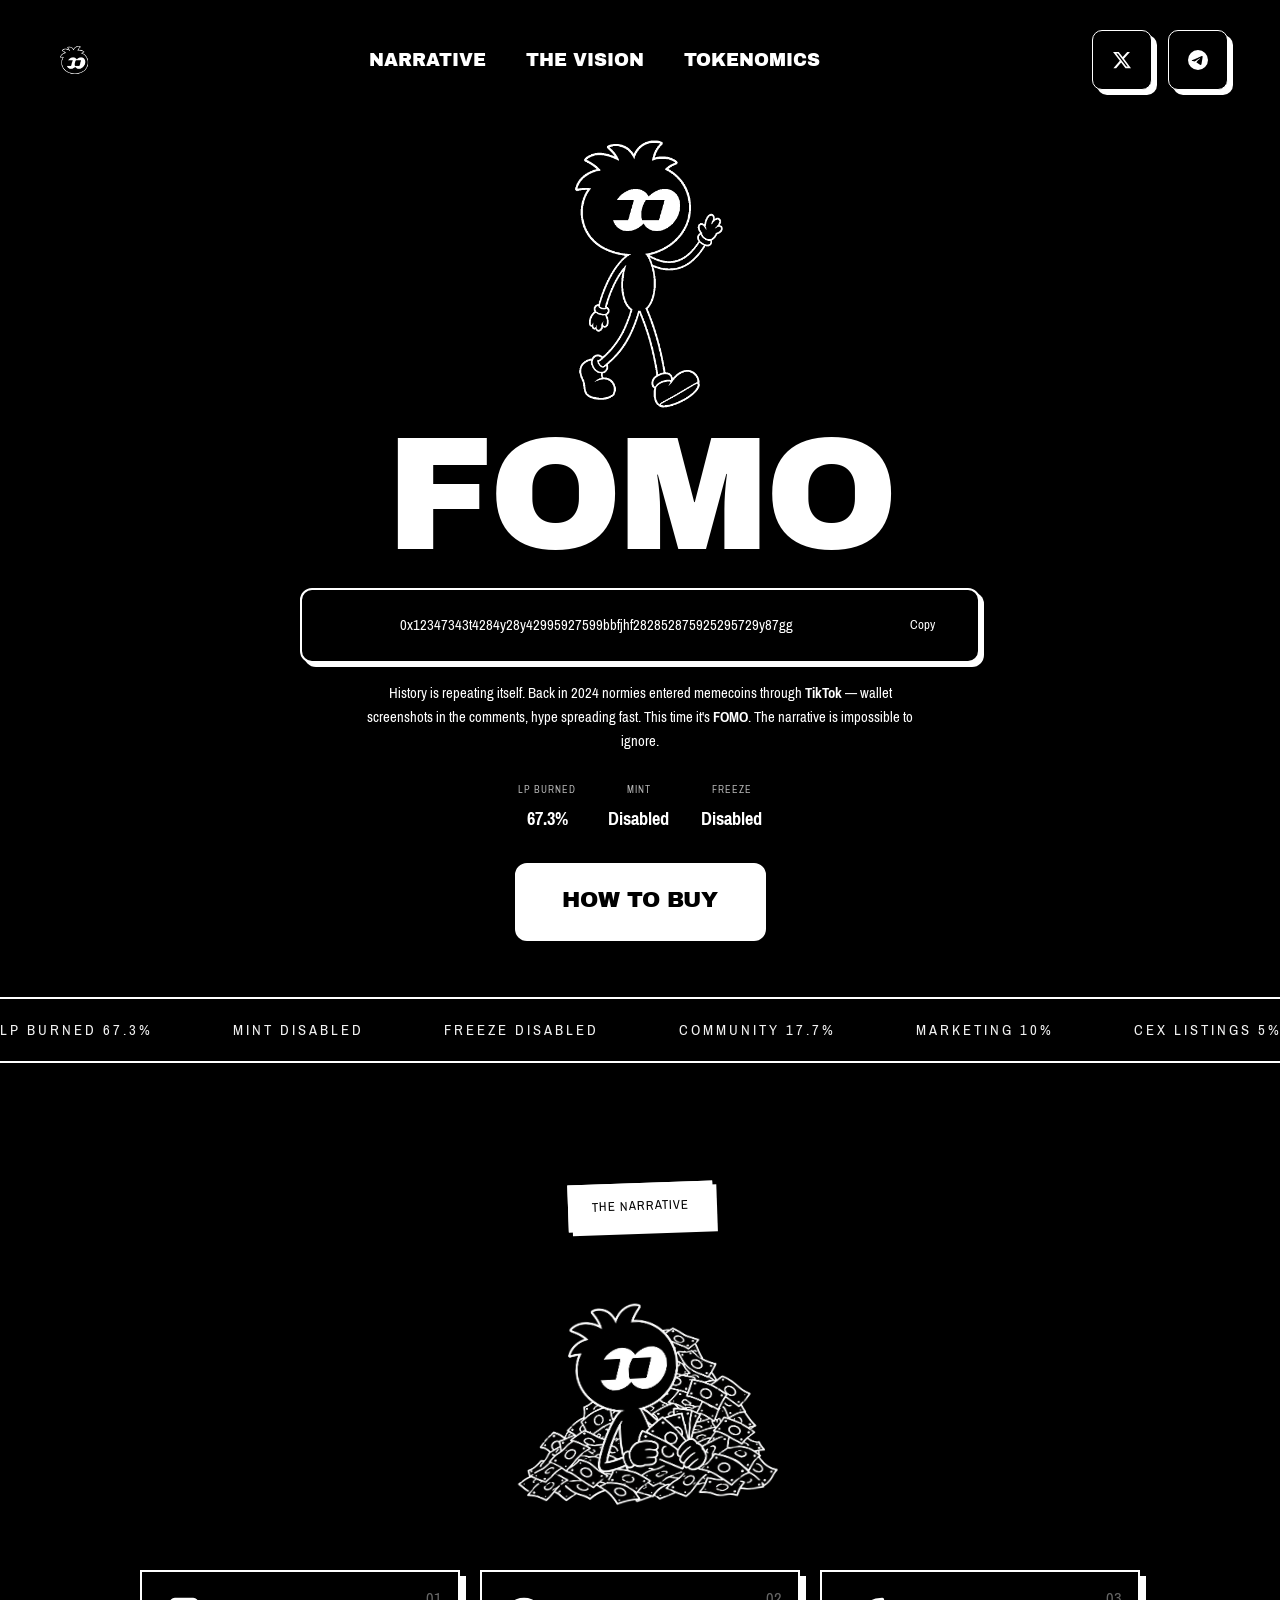
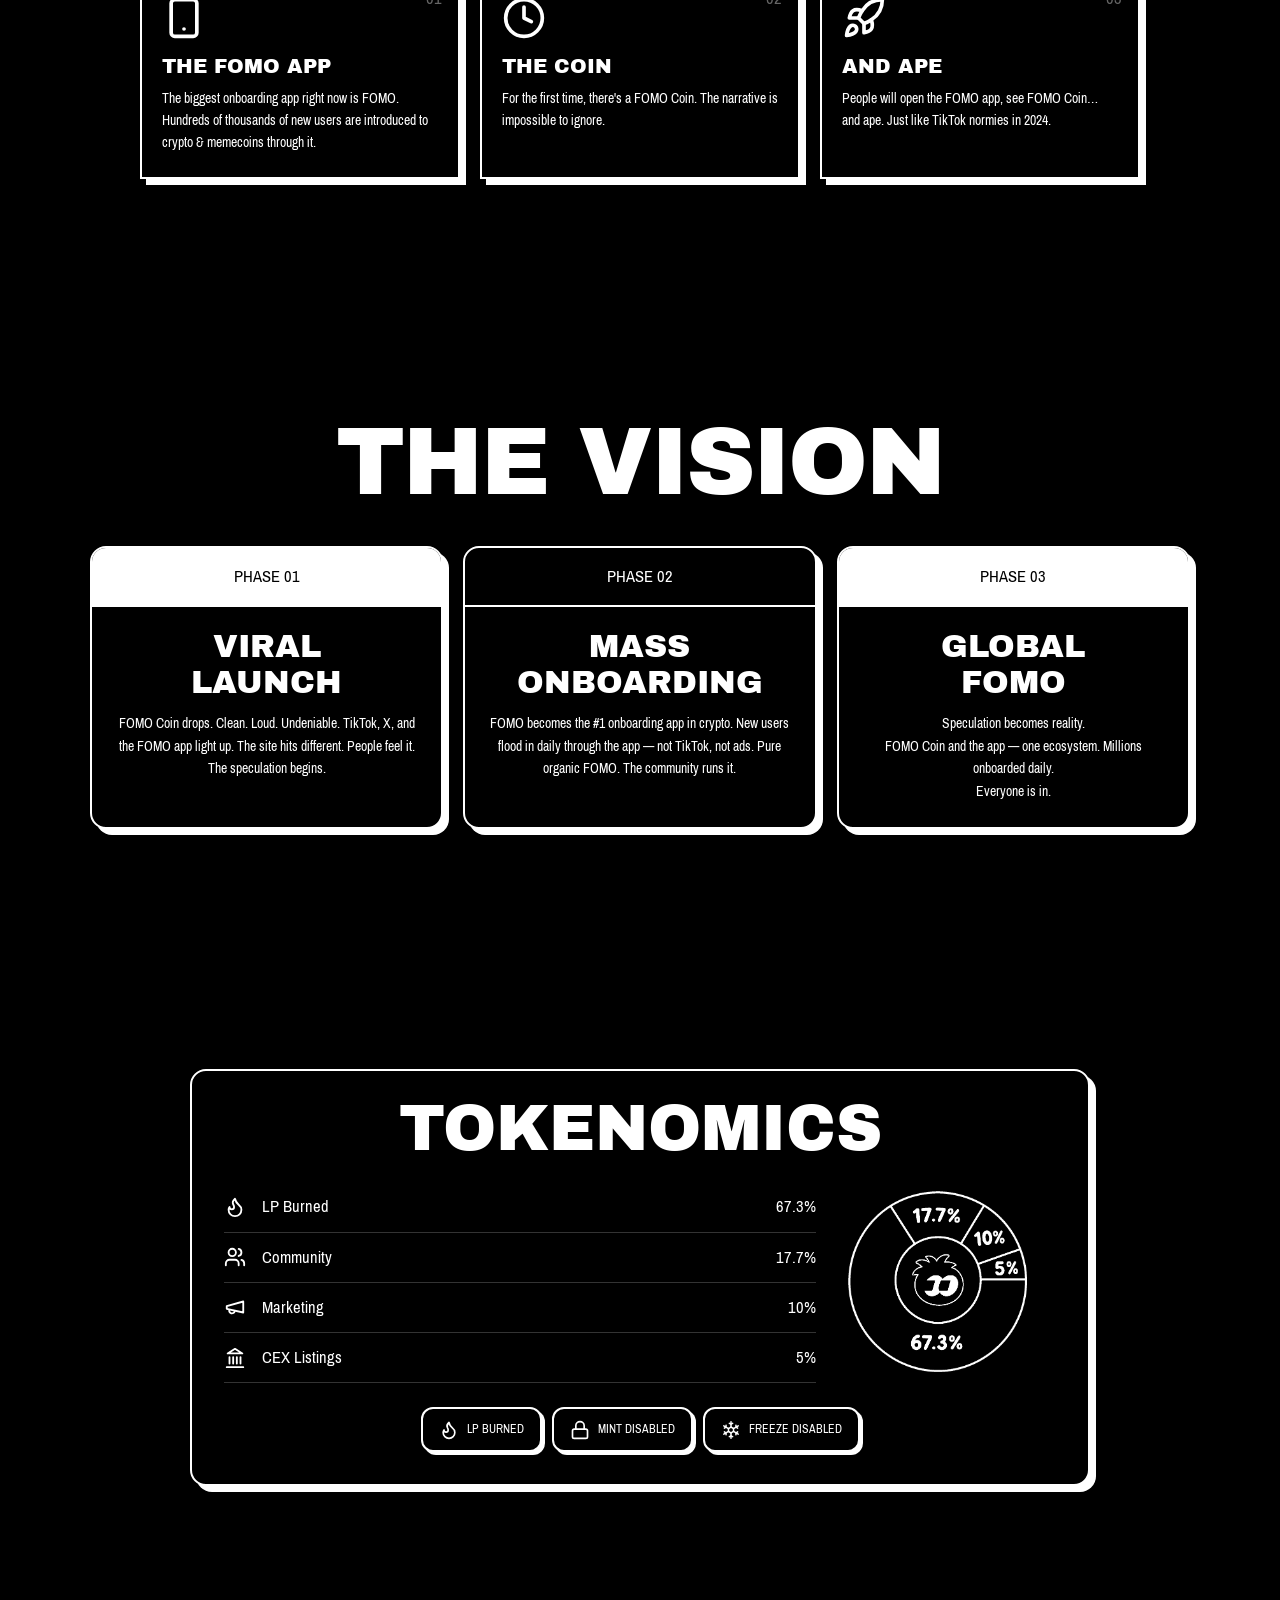
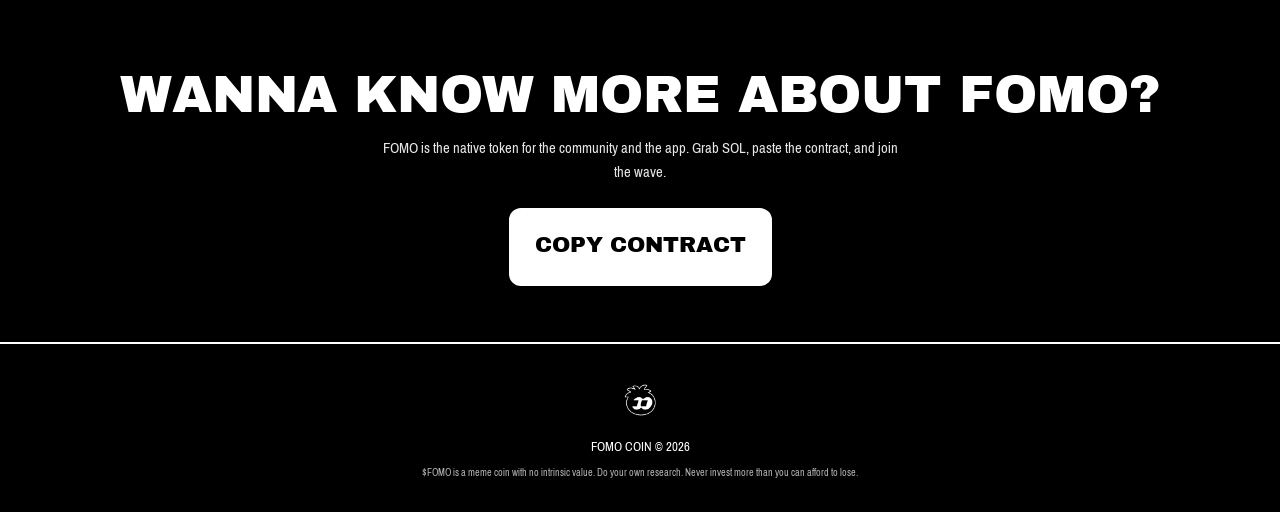
==== index.html @ b835c217 "revert hero title to text, remove top  label" ====
<!doctype html>
<html lang="en">
<head>
    <meta charset="UTF-8" />
    <link rel="icon" type="image/png" href="favicon.png" />
    <meta name="viewport" content="width=device-width, initial-scale=1.0" />
    <title>FOMO</title>
    <link rel="stylesheet" href="vendor.css" />
    <link rel="stylesheet" href="fomo.css" />
    <style>
        /* ===== NEURASHI-INSPIRED LAYOUT (black/white only) ===== */
        :root {
            --font-heading: 'Archivo Black', sans-serif;
            --font-body: 'Pragati Narrow', sans-serif;
        }

        /* --- Section spacing + reveal animations --- */
        .section-pad { padding-top: 120px; padding-bottom: 120px; }
        .reveal {
            opacity: 0;
            transform: translateY(50px);
            transition: all 0.9s cubic-bezier(0.16, 1, 0.3, 1);
        }
        .reveal.visible {
            opacity: 1;
            transform: translateY(0);
        }
        .reveal.delay-1 { transition-delay: 0.1s; }
        .reveal.delay-2 { transition-delay: 0.2s; }
        .reveal.delay-3 { transition-delay: 0.3s; }

        /* Hero entrance */
        .hero-reveal {
            opacity: 0;
            transform: translateY(-30px) scale(0.97);
            transition: all 1.2s cubic-bezier(0.16, 1, 0.3, 1);
        }
        .hero-reveal.visible {
            opacity: 1;
            transform: translateY(0) scale(1);
        }

        /* --- Marquee --- */
        .marquee-bar {
            background: #000;
            border-top: 2px solid #fff;
            border-bottom: 2px solid #fff;
            overflow: hidden;
            white-space: nowrap;
            padding: 18px 0;
        }
        .marquee-track {
            display: inline-flex;
            animation: marqueeScroll 16s linear infinite;
            gap: 80px;
        }
        .marquee-track span {
            font-family: var(--font-heading);
            font-size: 16px;
            letter-spacing: 3px;
            text-transform: uppercase;
            color: #fff;
            opacity: .95;
        }
        @keyframes marqueeScroll {
            0% { transform: translateX(0); }
            100% { transform: translateX(-50%); }
        }

        /* --- Hero New --- */
        .hero-new {
            position: relative;
            padding-top: 100px;
            padding-bottom: 60px;
            text-align: center;
            overflow: hidden;
        }
        .hero-top-label {
            font-family: var(--font-heading);
            font-size: 12px;
            letter-spacing: 4px;
            text-transform: uppercase;
            color: #fff;
            margin-bottom: 20px;
            opacity: .8;
        }
        .hero-visual {
            position: relative;
            display: inline-block;
            margin-bottom: 10px;
        }
        .hero-visual img {
            max-width: 320px;
            width: 100%;
            display: block;
            margin: 0 auto;
            position: relative;
            z-index: 2;
        }
        .hero-title-bg {
            font-family: var(--font-heading);
            font-size: clamp(72px, 14vw, 160px);
            line-height: .85;
            letter-spacing: -4px;
            color: #fff;
            margin: 0;
            position: relative;
            z-index: 1;
            margin-top: -30px;
        }
        .hero-token {
            max-width: 680px;
            margin: 24px auto 0;
            border: 2px solid #fff;
            background: #000;
            box-shadow: 4px 4px 0 #fff;
            border-radius: 12px;
            padding: 14px 18px;
            display: flex;
            align-items: center;
            justify-content: space-between;
            gap: 12px;
        }
        .hero-token p {
            font-family: var(--font-body);
            font-size: 16px;
            color: #fff;
            word-break: break-all;
            margin: 0;
            flex: 1;
            text-align: center;
            line-height: 1.5;
        }
        .hero-token button {
            font-family: var(--font-heading);
            font-size: 14px;
            color: #fff;
            background: transparent;
            border: none;
            cursor: pointer;
            white-space: nowrap;
        }
        .hero-desc {
            max-width: 560px;
            margin: 18px auto 0;
            font-family: var(--font-body);
            font-size: 16px;
            line-height: 1.5;
            color: #fff;
        }
        .hero-stats-row {
            display: flex;
            justify-content: center;
            gap: 32px;
            margin-top: 28px;
            flex-wrap: wrap;
        }
        .hero-stat {
            text-align: center;
        }
        .hero-stat span {
            display: block;
            font-family: var(--font-body);
            font-size: 11px;
            letter-spacing: 1px;
            text-transform: uppercase;
            color: #fff;
            opacity: .7;
            margin-bottom: 4px;
        }
        .hero-stat b {
            display: block;
            font-family: var(--font-heading);
            font-size: 20px;
            color: #fff;
        }
        .hero-actions {
            margin-top: 28px;
        }

        /* --- Sticker label --- */
        .sticker-label {
            display: inline-block;
            background: #fff;
            color: #000;
            font-family: var(--font-heading);
            font-size: 14px;
            letter-spacing: 1px;
            text-transform: uppercase;
            padding: 10px 22px;
            border: 2px solid #fff;
            box-shadow: 4px 4px 0 #fff;
            transform: rotate(-2deg);
            margin-bottom: 28px;
        }

        /* --- Section big title --- */
        .section-big-title {
            font-family: var(--font-heading);
            font-size: clamp(48px, 10vw, 96px);
            line-height: .9;
            letter-spacing: -2px;
            text-align: center;
            color: #fff;
            margin-bottom: 40px;
            text-transform: uppercase;
        }

        /* --- Narrative cards (sticker style) --- */
        .narrative-grid {
            display: grid;
            grid-template-columns: repeat(auto-fit, minmax(260px, 1fr));
            gap: 20px;
            max-width: 1000px;
            margin: 0 auto;
        }
        .narrative-card {
            border: 2px solid #fff;
            background: #000;
            box-shadow: 6px 6px 0 #fff;
            padding: 24px 20px;
            position: relative;
            text-align: left;
        }
        .narrative-card .card-num {
            position: absolute;
            top: 12px;
            right: 16px;
            font-family: var(--font-heading);
            font-size: 18px;
            color: #fff;
            opacity: .4;
        }
        .narrative-card .card-icon {
            width: 44px;
            height: 44px;
            color: #fff;
            margin-bottom: 14px;
        }
        .narrative-card h4 {
            font-family: var(--font-heading);
            font-size: 20px;
            color: #fff;
            margin-bottom: 10px;
            line-height: 1.2;
        }
        .narrative-card p {
            font-family: var(--font-body);
            font-size: 15px;
            color: #fff;
            line-height: 1.45;
            margin: 0;
        }

        /* --- Vision grid --- */
        .vision-grid {
            display: grid;
            grid-template-columns: repeat(auto-fit, minmax(280px, 1fr));
            gap: 20px;
            max-width: 1100px;
            margin: 0 auto;
        }
        .vision-card {
            border: 2px solid #fff;
            border-radius: 16px;
            overflow: hidden;
            background: #000;
            box-shadow: 6px 6px 0 #fff;
        }
        .vision-card .phase-header {
            font-family: var(--font-heading);
            font-size: 18px;
            text-align: center;
            padding: 14px;
            border-bottom: 2px solid #fff;
            color: #fff;
            text-transform: uppercase;
        }
        .vision-card.hot .phase-header {
            background: #fff;
            color: #000;
        }
        .vision-card .phase-body {
            padding: 24px 20px;
            text-align: center;
        }
        .vision-card .phase-body h5 {
            font-family: var(--font-heading);
            font-size: 32px;
            color: #fff;
            margin-bottom: 4px;
            line-height: 1;
        }
        .vision-card .phase-body h5 + h5 {
            margin-bottom: 14px;
        }
        .vision-card .phase-body p {
            font-family: var(--font-body);
            font-size: 15px;
            color: #fff;
            line-height: 1.5;
            margin: 0;
        }

        /* --- Tokenomics new --- */
        .tokenomics-new {
            max-width: 900px;
            margin: 0 auto;
            border: 2px solid #fff;
            background: #000;
            box-shadow: 6px 6px 0 #fff;
            border-radius: 16px;
            padding: 32px;
        }
        .tokenomics-new h3 {
            font-family: var(--font-heading);
            font-size: clamp(36px, 7vw, 64px);
            text-align: center;
            color: #fff;
            margin-bottom: 28px;
            text-transform: uppercase;
        }
        .tokenomics-new .tk-row {
            display: flex;
            align-items: center;
            justify-content: space-between;
            gap: 20px;
            flex-wrap: wrap;
        }
        .tokenomics-new .tk-list {
            flex: 1 1 300px;
            list-style: none;
            padding: 0;
            margin: 0;
        }
        .tokenomics-new .tk-list li {
            display: flex;
            align-items: center;
            justify-content: space-between;
            gap: 12px;
            padding: 10px 0;
            border-bottom: 1px solid rgba(255,255,255,.2);
            font-family: var(--font-body);
            font-size: 18px;
            color: #fff;
        }
        .tokenomics-new .tk-list li svg {
            width: 22px;
            height: 22px;
            color: #fff;
            flex-shrink: 0;
            margin-right: 8px;
        }
        .tokenomics-new .tk-list li p { margin: 0; display: flex; align-items: center; gap: 8px; }
        .tokenomics-new .tk-list li span {
            font-family: var(--font-heading);
            font-size: 18px;
            color: #fff;
            white-space: nowrap;
        }
        .tokenomics-new .tk-img {
            flex: 0 0 220px;
            text-align: center;
        }
        .tokenomics-new .tk-img img {
            max-width: 200px;
        }
        .tokenomics-new .tk-badges {
            display: flex;
            flex-wrap: wrap;
            gap: 10px;
            margin-top: 24px;
            justify-content: center;
        }
        .tk-badge {
            display: inline-flex;
            align-items: center;
            gap: 8px;
            border: 2px solid #fff;
            background: #000;
            color: #fff;
            font-family: var(--font-heading);
            font-size: 13px;
            text-transform: uppercase;
            padding: 10px 16px;
            border-radius: 12px;
            box-shadow: 3px 3px 0 #fff;
            pointer-events: none;
        }
        .tk-badge svg { width: 20px; height: 20px; }

        /* --- Footer CTA --- */
        .footer-cta {
            text-align: center;
            padding: 60px 16px;
        }
        .footer-cta h3 {
            font-family: var(--font-heading);
            font-size: clamp(28px, 6vw, 52px);
            color: #fff;
            margin-bottom: 12px;
            line-height: 1.1;
        }
        .footer-cta p {
            max-width: 520px;
            margin: 0 auto 24px;
            font-family: var(--font-body);
            font-size: 16px;
            line-height: 1.5;
            color: #fff;
            opacity: .9;
        }

        /* --- Footer --- */
        .site-footer {
            border-top: 2px solid #fff;
            padding: 32px 16px;
            text-align: center;
        }
        .site-footer .ft-logo {
            font-family: var(--font-heading);
            font-size: 64px;
            letter-spacing: 4px;
            color: #fff;
            margin-bottom: 10px;
        }
        .site-footer .ft-copy {
            font-family: var(--font-body);
            font-size: 14px;
            color: #fff;
            margin-bottom: 6px;
        }
        .site-footer .ft-disc {
            font-family: var(--font-body);
            font-size: 11px;
            color: #fff;
            opacity: .7;
            max-width: 480px;
            margin: 0 auto;
            line-height: 1.4;
        }

        /* --- Responsive --- */
        @media (max-width: 767px) {
            .section-pad { padding-top: 70px; padding-bottom: 70px; }
            .hero-new { padding-top: 80px; padding-bottom: 40px; }
            .hero-title-bg { font-size: 64px; margin-top: -20px; }
            .hero-visual img { max-width: 220px; }
            .hero-token { max-width: 100%; }
            .hero-stats-row { gap: 20px; }
            .hero-stat b { font-size: 16px; }
            .section-big-title { font-size: 48px; margin-bottom: 28px; }
            .narrative-grid { grid-template-columns: 1fr; }
            .vision-grid { grid-template-columns: 1fr; }
            .tokenomics-new { padding: 20px; }
            .tokenomics-new .tk-row { flex-direction: column; }
            .tokenomics-new .tk-img { flex: 0 0 auto; margin-top: 20px; }
            .tokenomics-new .tk-img img { max-width: 160px; }
            .marquee-track span { font-size: 14px; }
            .marquee-bar { padding: 14px 0; }
        }
    </style>
</head>

<body>
    <div id="root">
        <div class="common-snowfall" style="position:fixed;top:0;left:0;width:100%;height:100%;z-index:0;pointer-events:none;">
            <canvas id="snow" style="position:absolute;top:0;left:0;width:100%;height:100%;"></canvas>
        </div>

        <!-- ===== Header ===== -->
        <header class="heading" id="heading">
            <div class="container">
            <div class="heading-wrap flex items-center justify-between">
                <a href="#banner" class="logo block cursor-pointer"><img src="assets/group-2.png" alt="FOMO" style="height:44px;width:auto;display:block;" /></a>
                <nav class="heading-menu" id="menu">
                    <div class="title flex items-center justify-between lg:hidden">
                        <a href="#banner" class="logo block"><img src="assets/group-2.png" alt="FOMO" style="height:40px;width:auto;display:block;" /></a>
                        <button class="heading-toggler" onclick="toggleMenu()">
                            <svg width="40" height="40" viewBox="0 0 40 40" fill="none"><g clipPath="url(#c0)"><path d="M30 10L10 30" stroke="currentColor" stroke-width="2.5" stroke-linecap="round"/><path d="M10 10L30 30" stroke="currentColor" stroke-width="2.5" stroke-linecap="round"/></g><defs><clipPath id="c0"><rect width="40" height="40" fill="#ffffff"/></clipPath></defs></svg>
                        </button>
                    </div>
                    <ul class="lg:flex items-center">
                        <li><a class="heading-link uppercase" href="#how">Narrative</a></li>
                        <li><a class="heading-link uppercase" href="#roadmap">The Vision</a></li>
                        <li><a class="heading-link uppercase" href="#tokenomics">Tokenomics</a></li>
                    </ul>
                </nav>
                <div class="heading-actions flex items-center flex-wrap">
                    <a class="social-link flex items-center justify-center" href="https://x.com/fomo" target="_blank" aria-label="X"><svg width="20" height="20" viewBox="0 0 24 24" fill="currentColor"><path d="M18.244 2.25h3.308l-7.227 8.26 8.502 11.24H16.17l-5.214-6.817L4.99 21.75H1.68l7.73-8.835L1.254 2.25H8.08l4.713 6.231zm-1.161 17.52h1.833L7.084 4.126H5.117z"/></svg></a>
                    <a class="social-link flex items-center justify-center" href="https://t.me/fomocoin" target="_blank" aria-label="Telegram"><svg width="20" height="20" viewBox="0 0 24 24" fill="currentColor"><path d="M11.944 0A12 12 0 0 0 0 12a12 12 0 0 0 12 12 12 12 0 0 0 12-12A12 12 0 0 0 12 0zm4.962 7.224c.1-.002.321.023.465.14a.506.506 0 0 1 .171.325c.016.093.036.306.02.472-.18 1.898-.962 6.502-1.36 8.627-.168.9-.499 1.201-.82 1.23-.696.065-1.225-.46-1.9-.902-1.056-.693-1.653-1.124-2.678-1.8-1.185-.78-.417-1.21.258-1.91.177-.184 3.247-2.977 3.307-3.23.007-.032.014-.15-.056-.212s-.174-.041-.249-.024c-.106.024-1.793 1.14-5.061 3.345-.48.33-.913.49-1.302.48-.428-.008-1.252-.241-1.865-.44-.752-.245-1.349-.374-1.297-.789.027-.216.325-.437.893-.663 3.498-1.524 5.83-2.529 6.998-3.014 3.332-1.386 4.025-1.627 4.476-1.635z"/></svg></a>
                    <button class="heading-toggler lg:hidden" onclick="toggleMenu()" aria-label="Menu">
                        <svg width="40" height="40" viewBox="0 0 40 40" fill="none"><path d="M6.7 10H33.3" stroke="currentColor" stroke-width="2.5" stroke-linecap="round"/><path d="M6.7 20H33.3" stroke="currentColor" stroke-width="2.5" stroke-linecap="round"/><path d="M6.7 30H33.3" stroke="currentColor" stroke-width="2.5" stroke-linecap="round"/></svg>
                    </button>
                </div>
            </div>
            </div>
        </header>

        <!-- ===== Hero ===== -->
        <section class="hero-new hero-reveal" id="banner">
            <div class="container">
                <div class="hero-visual">
                    <img src="assets/group-1.png" alt="FOMO" />
                </div>
                <h1 class="hero-title-bg">FOMO</h1>
                <div class="hero-token">
                    <p id="ca">0x12347343t4284y28y42995927599bbfjhf282852875925295729y87gg</p>
                    <button onclick="copyAddress()">Copy</button>
                </div>
                <p class="hero-desc">History is repeating itself. Back in 2024 normies entered memecoins through <strong>TikTok</strong> — wallet screenshots in the comments, hype spreading fast. This time it's <b>FOMO</b>. The narrative is impossible to ignore.</p>
                <div class="hero-stats-row">
                    <div class="hero-stat"><span>LP Burned</span><b>67.3%</b></div>
                    <div class="hero-stat"><span>Mint</span><b>Disabled</b></div>
                    <div class="hero-stat"><span>Freeze</span><b>Disabled</b></div>
                </div>
                <div class="hero-actions">
                    <a href="#how" class="btn items-center">How To Buy</a>
                </div>
            </div>
        </section>

        <!-- ===== Marquee Bar ===== -->
        <div class="marquee-bar reveal">
            <div class="marquee-track">
                <span>LP Burned 67.3%</span>
                <span>Mint Disabled</span>
                <span>Freeze Disabled</span>
                <span>Community 17.7%</span>
                <span>Marketing 10%</span>
                <span>CEX Listings 5%</span>
                <span>LP Burned 67.3%</span>
                <span>Mint Disabled</span>
                <span>Freeze Disabled</span>
                <span>Community 17.7%</span>
                <span>Marketing 10%</span>
                <span>CEX Listings 5%</span>
                <span>LP Burned 67.3%</span>
                <span>Mint Disabled</span>
                <span>Freeze Disabled</span>
                <span>Community 17.7%</span>
                <span>Marketing 10%</span>
                <span>CEX Listings 5%</span>
            </div>
        </div>

        <!-- ===== Narrative ===== -->
        <section id="how" class="section-pad reveal">
            <div class="container">
                <div class="text-center">
                    <div class="sticker-label">The Narrative</div>
                    <img src="assets/group-4.png" alt="The Narrative" style="max-width:280px;width:100%;margin:0 auto 32px;display:block;transform:rotate(-3deg);" />
                </div>
                <div class="narrative-grid">
                    <div class="narrative-card">
                        <div class="card-num">01</div>
                        <div class="card-icon">
                            <svg viewBox="0 0 24 24" fill="none" stroke="currentColor" stroke-width="2" stroke-linecap="round" stroke-linejoin="round"><rect x="5" y="2" width="14" height="20" rx="2" ry="2"/><line x1="12" y1="18" x2="12.01" y2="18"/></svg>
                        </div>
                        <h4>The FOMO App</h4>
                        <p>The biggest onboarding app right now is FOMO. Hundreds of thousands of new users are introduced to crypto &amp; memecoins through it.</p>
                    </div>
                    <div class="narrative-card">
                        <div class="card-num">02</div>
                        <div class="card-icon">
                            <svg viewBox="0 0 24 24" fill="none" stroke="currentColor" stroke-width="2" stroke-linecap="round" stroke-linejoin="round"><circle cx="12" cy="12" r="10"/><path d="M12 6v6l4 2"/></svg>
                        </div>
                        <h4>The Coin</h4>
                        <p>For the first time, there's a FOMO Coin. The narrative is impossible to ignore.</p>
                    </div>
                    <div class="narrative-card">
                        <div class="card-num">03</div>
                        <div class="card-icon">
                            <svg viewBox="0 0 24 24" fill="none" stroke="currentColor" stroke-width="2" stroke-linecap="round" stroke-linejoin="round"><path d="M4.5 16.5c-1.5 1.26-2 5-2 5s3.74-.5 5-2c.71-.84.7-2.13-.09-2.91a2.18 2.18 0 0 0-2.91-.09z"/><path d="m12 15-3-3a22 22 0 0 1 2-3.95A12.88 12.88 0 0 1 22 2c0 2.72-.78 7.5-6 11a22.35 22.35 0 0 1-4 2z"/><path d="M9 12H4s.55-3.03 2-4c1.62-1.08 5 0 5 0"/><path d="M12 15v5s3.03-.55 4-2c1.08-1.62 0-5 0-5"/></svg>
                        </div>
                        <h4>And Ape</h4>
                        <p>People will open the FOMO app, see FOMO Coin… and ape. Just like TikTok normies in 2024.</p>
                    </div>
                </div>
            </div>
        </section>

        <!-- ===== The Vision ===== -->
        <section id="roadmap" class="section-pad reveal">
            <div class="container">
                <h2 class="section-big-title">The Vision</h2>
                <div class="vision-grid">
                    <div class="vision-card hot">
                        <div class="phase-header">Phase 01</div>
                        <div class="phase-body">
                            <h5>VIRAL</h5>
                            <h5>LAUNCH</h5>
                            <p>FOMO Coin drops. Clean. Loud. Undeniable. TikTok, X, and the FOMO app light up. The site hits different. People feel it. The speculation begins.</p>
                        </div>
                    </div>
                    <div class="vision-card">
                        <div class="phase-header">Phase 02</div>
                        <div class="phase-body">
                            <h5>MASS</h5>
                            <h5>ONBOARDING</h5>
                            <p>FOMO becomes the #1 onboarding app in crypto. New users flood in daily through the app — not TikTok, not ads. Pure organic FOMO. The community runs it.</p>
                        </div>
                    </div>
                    <div class="vision-card hot">
                        <div class="phase-header">Phase 03</div>
                        <div class="phase-body">
                            <h5>GLOBAL</h5>
                            <h5>FOMO</h5>
                            <p>Speculation becomes reality.<br>FOMO Coin and the app — one ecosystem. Millions onboarded daily.<br>Everyone is in.</p>
                        </div>
                    </div>
                </div>
            </div>
        </section>

        <!-- ===== Tokenomics ===== -->
        <section id="tokenomics" class="section-pad reveal">
            <div class="container">
                <div class="tokenomics-new">
                    <h3>Tokenomics</h3>
                    <div class="tk-row">
                        <ul class="tk-list">
                            <li>
                                <p><svg viewBox="0 0 24 24" fill="none" stroke="currentColor" stroke-width="2" stroke-linecap="round" stroke-linejoin="round"><path d="M8.5 14.5A2.5 2.5 0 0 0 11 12c0-1.38-.5-2-1-3-1.072-2.143-.224-4.054 2-6 .5 2.5 2 4.9 4 6.5 2 1.6 3 3.5 3 5.5a7 7 0 1 1-14 0c0-1.153.433-2.294 1-3a2.5 2.5 0 0 0 2.5 2.5z"/></svg>LP Burned</p>
                                <span>67.3%</span>
                            </li>
                            <li>
                                <p><svg viewBox="0 0 24 24" fill="none" stroke="currentColor" stroke-width="2" stroke-linecap="round" stroke-linejoin="round"><path d="M16 21v-2a4 4 0 0 0-4-4H6a4 4 0 0 0-4 4v2"/><circle cx="9" cy="7" r="4"/><path d="M22 21v-2a4 4 0 0 0-3-3.87"/><path d="M16 3.13a4 4 0 0 1 0 7.75"/></svg>Community</p>
                                <span>17.7%</span>
                            </li>
                            <li>
                                <p><svg viewBox="0 0 24 24" fill="none" stroke="currentColor" stroke-width="2" stroke-linecap="round" stroke-linejoin="round"><path d="m3 11 18-5v12L3 14v-3z"/><path d="M11.6 16.8a3 3 0 1 1-5.8-1.6"/></svg>Marketing</p>
                                <span>10%</span>
                            </li>
                            <li>
                                <p><svg viewBox="0 0 24 24" fill="none" stroke="currentColor" stroke-width="2" stroke-linecap="round" stroke-linejoin="round"><line x1="3" x2="21" y1="22" y2="22"/><line x1="6" x2="6" y1="18" y2="11"/><line x1="10" x2="10" y1="18" y2="11"/><line x1="14" x2="14" y1="18" y2="11"/><line x1="18" x2="18" y1="18" y2="11"/><polygon points="12 2 20 7 4 7"/></svg>CEX Listings</p>
                                <span>5%</span>
                            </li>
                        </ul>
                        <div class="tk-img"><img src="assets/group-3.png" alt="Tokenomics" /></div>
                    </div>
                    <div class="tk-badges">
                        <div class="tk-badge"><svg viewBox="0 0 24 24" fill="none" stroke="currentColor" stroke-width="2" stroke-linecap="round" stroke-linejoin="round"><path d="M8.5 14.5A2.5 2.5 0 0 0 11 12c0-1.38-.5-2-1-3-1.072-2.143-.224-4.054 2-6 .5 2.5 2 4.9 4 6.5 2 1.6 3 3.5 3 5.5a7 7 0 1 1-14 0c0-1.153.433-2.294 1-3a2.5 2.5 0 0 0 2.5 2.5z"/></svg>LP Burned</div>
                        <div class="tk-badge"><svg viewBox="0 0 24 24" fill="none" stroke="currentColor" stroke-width="2" stroke-linecap="round" stroke-linejoin="round"><rect width="18" height="11" x="3" y="11" rx="2" ry="2"/><path d="M7 11V7a5 5 0 0 1 10 0v4"/></svg>Mint Disabled</div>
                        <div class="tk-badge"><svg viewBox="0 0 24 24" fill="none" stroke="currentColor" stroke-width="1.8" stroke-linecap="round" stroke-linejoin="round"><path d="M10 4l2 1l2 -1"/><path d="M12 2v6.5l3 1.72"/><path d="M17.928 6.268l.134 2.232l1.866 1.232"/><path d="M20.66 7l-5.629 3.25l.01 3.458"/><path d="M19.928 14.268l-1.866 1.232l-.134 2.232"/><path d="M20.66 17l-5.629 -3.25l-2.99 1.738"/><path d="M14 20l-2 -1l-2 1"/><path d="M12 22v-6.5l-3 -1.72"/><path d="M6.072 17.732l-.134 -2.232l-1.866 -1.232"/><path d="M3.34 17l5.629 -3.25l-.01 -3.458"/><path d="M4.072 9.732l1.866 -1.232l.134 -2.232"/><path d="M3.34 7l5.629 3.25l2.99 -1.738"/></svg>Freeze Disabled</div>
                    </div>
                </div>
            </div>
        </section>

        <!-- ===== Footer CTA ===== -->
        <section class="footer-cta reveal">
            <div class="container">
                <h3>Wanna know more about FOMO?</h3>
                <p>FOMO is the native token for the community and the app. Grab SOL, paste the contract, and join the wave.</p>
                <a href="#" class="btn items-center" onclick="copyAddress(); return false;">Copy Contract</a>
            </div>
        </section>

        <!-- ===== Footer ===== -->
        <footer class="site-footer reveal">
            <img src="assets/group-2.png" alt="FOMO" style="height:48px;width:auto;display:block;margin:0 auto 12px;" />
            <p class="ft-copy">FOMO COIN &copy; 2026</p>
            <p class="ft-disc">$FOMO is a meme coin with no intrinsic value. Do your own research. Never invest more than you can afford to lose.</p>
        </footer>
    </div>

    <script>
        // Hero entrance
        setTimeout(() => document.querySelector('.hero-reveal').classList.add('visible'), 150);

        // Scroll reveal animations
        const reveals = document.querySelectorAll('.reveal');
        const revealObserver = new IntersectionObserver((entries) => {
            entries.forEach(entry => {
                if (entry.isIntersecting) {
                    entry.target.classList.add('visible');
                }
            });
        }, { threshold: 0.12, rootMargin: '0px 0px -40px 0px' });
        reveals.forEach(el => revealObserver.observe(el));

        // Sticky header
        const hd = document.getElementById('heading');
        window.addEventListener('scroll', () => hd.classList.toggle('position-fixed', window.scrollY > 120));

        // Mobile menu
        const menu = document.getElementById('menu');
        function toggleMenu() { menu.classList.toggle('show-menu'); }
        window.toggleMenu = toggleMenu;
        document.querySelectorAll('.heading-link').forEach(a =>
            a.addEventListener('click', () => menu.classList.remove('show-menu')));

        // Copy address
        function copyAddress() {
            const txt = document.getElementById('ca').textContent;
            const btn = event.target;
            (navigator.clipboard ? navigator.clipboard.writeText(txt) : Promise.reject())
                .catch(() => { const t = document.createElement('textarea'); t.value = txt; document.body.appendChild(t); t.select(); document.execCommand('copy'); t.remove(); });
            const orig = btn.innerHTML; btn.innerHTML = 'Copied!';
            setTimeout(() => (btn.innerHTML = orig), 2000);
        }

        // Falling F O M O particles
        const cv = document.getElementById('snow');
        const c = cv.getContext('2d');
        let W, H;
        const res = () => { W = cv.width = innerWidth; H = cv.height = innerHeight; };
        res(); addEventListener('resize', res);
        const FOMO = ['F','O','M','O'];
        const P = Array.from({ length: 40 }, (_, i) => ({
            x: Math.random() * innerWidth, y: Math.random() * -innerHeight,
            s: 22 + Math.random() * 28, sp: .3 + Math.random() * .7,
            d: -.3 + Math.random() * .6, r: Math.random() * 6.28, rs: -.01 + Math.random() * .02,
            a: .08, letter: FOMO[i % 4]
        }));
        (function draw() {
            c.clearRect(0, 0, W, H);
            P.forEach(p => {
                p.y += p.sp; p.x += p.d; p.r += p.rs;
                if (p.y > H + 90) { p.y = -90; p.x = Math.random() * W; }
                if (p.x < -70) p.x = W + 40; if (p.x > W + 70) p.x = -40;
                c.save(); c.translate(p.x, p.y); c.rotate(p.r); c.globalAlpha = p.a;
                c.font = '700 ' + p.s + 'px "Archivo Black", sans-serif';
                c.textAlign = 'center'; c.textBaseline = 'middle';
                c.fillStyle = '#fff'; c.fillText(p.letter, 0, 0); c.restore();
            });
            requestAnimationFrame(draw);
        })();
    </script>
</body>
</html>
---- vendor.css ----
:root{}*,:before,:after{--tw-border-spacing-x: 0;--tw-border-spacing-y: 0;--tw-translate-x: 0;--tw-translate-y: 0;--tw-rotate: 0;--tw-skew-x: 0;--tw-skew-y: 0;--tw-scale-x: 1;--tw-scale-y: 1;--tw-pan-x: ;--tw-pan-y: ;--tw-pinch-zoom: ;--tw-scroll-snap-strictness: proximity;--tw-gradient-from-position: ;--tw-gradient-via-position: ;--tw-gradient-to-position: ;--tw-ordinal: ;--tw-slashed-zero: ;--tw-numeric-figure: ;--tw-numeric-spacing: ;--tw-numeric-fraction: ;--tw-ring-inset: ;--tw-ring-offset-width: 0px;--tw-ring-offset-color: #fff;--tw-ring-color: rgb(59 130 246 / .5);--tw-ring-offset-shadow: 0 0 #0000;--tw-ring-shadow: 0 0 #0000;--tw-shadow: 0 0 #0000;--tw-shadow-colored: 0 0 #0000;--tw-blur: ;--tw-brightness: ;--tw-contrast: ;--tw-grayscale: ;--tw-hue-rotate: ;--tw-invert: ;--tw-saturate: ;--tw-sepia: ;--tw-drop-shadow: ;--tw-backdrop-blur: ;--tw-backdrop-brightness: ;--tw-backdrop-contrast: ;--tw-backdrop-grayscale: ;--tw-backdrop-hue-rotate: ;--tw-backdrop-invert: ;--tw-backdrop-opacity: ;--tw-backdrop-saturate: ;--tw-backdrop-sepia: ;--tw-contain-size: ;--tw-contain-layout: ;--tw-contain-paint: ;--tw-contain-style: }::backdrop{--tw-border-spacing-x: 0;--tw-border-spacing-y: 0;--tw-translate-x: 0;--tw-translate-y: 0;--tw-rotate: 0;--tw-skew-x: 0;--tw-skew-y: 0;--tw-scale-x: 1;--tw-scale-y: 1;--tw-pan-x: ;--tw-pan-y: ;--tw-pinch-zoom: ;--tw-scroll-snap-strictness: proximity;--tw-gradient-from-position: ;--tw-gradient-via-position: ;--tw-gradient-to-position: ;--tw-ordinal: ;--tw-slashed-zero: ;--tw-numeric-figure: ;--tw-numeric-spacing: ;--tw-numeric-fraction: ;--tw-ring-inset: ;--tw-ring-offset-width: 0px;--tw-ring-offset-color: #fff;--tw-ring-color: rgb(59 130 246 / .5);--tw-ring-offset-shadow: 0 0 #0000;--tw-ring-shadow: 0 0 #0000;--tw-shadow: 0 0 #0000;--tw-shadow-colored: 0 0 #0000;--tw-blur: ;--tw-brightness: ;--tw-contrast: ;--tw-grayscale: ;--tw-hue-rotate: ;--tw-invert: ;--tw-saturate: ;--tw-sepia: ;--tw-drop-shadow: ;--tw-backdrop-blur: ;--tw-backdrop-brightness: ;--tw-backdrop-contrast: ;--tw-backdrop-grayscale: ;--tw-backdrop-hue-rotate: ;--tw-backdrop-invert: ;--tw-backdrop-opacity: ;--tw-backdrop-saturate: ;--tw-backdrop-sepia: ;--tw-contain-size: ;--tw-contain-layout: ;--tw-contain-paint: ;--tw-contain-style: }*,:before,:after{box-sizing:border-box;border-width:0;border-style:solid;border-color:#e5e7eb}:before,:after{--tw-content: ""}html,:host{line-height:1.5;-webkit-text-size-adjust:100%;-moz-tab-size:4;-o-tab-size:4;tab-size:4;font-family:ui-sans-serif,system-ui,sans-serif,"Apple Color Emoji","Segoe UI Emoji",Segoe UI Symbol,"Noto Color Emoji";font-feature-settings:normal;font-variation-settings:normal;-webkit-tap-highlight-color:transparent}body{margin:0;line-height:inherit}hr{height:0;color:inherit;border-top-width:1px}abbr:where([title]){-webkit-text-decoration:underline dotted;text-decoration:underline dotted}h1,h2,h3,h4,h5,h6{font-size:inherit;font-weight:inherit}a{color:inherit;text-decoration:inherit}b,strong{font-weight:bolder}code,kbd,samp,pre{font-family:ui-monospace,SFMono-Regular,Menlo,Monaco,Consolas,Liberation Mono,Courier New,monospace;font-feature-settings:normal;font-variation-settings:normal;font-size:1em}small{font-size:80%}sub,sup{font-size:75%;line-height:0;position:relative;vertical-align:baseline}sub{bottom:-.25em}sup{top:-.5em}table{text-indent:0;border-color:inherit;border-collapse:collapse}button,input,optgroup,select,textarea{font-family:inherit;font-feature-settings:inherit;font-variation-settings:inherit;font-size:100%;font-weight:inherit;line-height:inherit;letter-spacing:inherit;color:inherit;margin:0;padding:0}button,select{text-transform:none}button,input:where([type=button]),input:where([type=reset]),input:where([type=submit]){-webkit-appearance:button;background-color:transparent;background-image:none}:-moz-focusring{outline:auto}:-moz-ui-invalid{box-shadow:none}progress{vertical-align:baseline}::-webkit-inner-spin-button,::-webkit-outer-spin-button{height:auto}[type=search]{-webkit-appearance:textfield;outline-offset:-2px}::-webkit-search-decoration{-webkit-appearance:none}::-webkit-file-upload-button{-webkit-appearance:button;font:inherit}summary{display:list-item}blockquote,dl,dd,h1,h2,h3,h4,h5,h6,hr,figure,p,pre{margin:0}fieldset{margin:0;padding:0}legend{padding:0}ol,ul,menu{list-style:none;margin:0;padding:0}dialog{padding:0}textarea{resize:vertical}input::-moz-placeholder,textarea::-moz-placeholder{opacity:1;color:#9ca3af}input::placeholder,textarea::placeholder{opacity:1;color:#9ca3af}button,[role=button]{cursor:pointer}:disabled{cursor:default}img,svg,video,canvas,audio,iframe,embed,object{display:block;vertical-align:middle}img,video{max-width:100%;height:auto}[hidden]{display:none}.container{width:100%;margin-right:auto;margin-left:auto;padding-right:12px;padding-left:12px}@media (min-width: 390px){.container{max-width:390px}}@media (min-width: 414px){.container{max-width:414px}}@media (min-width: 768px){.container{max-width:768px}}@media (min-width: 992px){.container{max-width:992px}}@media (min-width: 1200px){.container{max-width:1200px}}@media (min-width: 1320px){.container{max-width:1320px}}@media (min-width: 1440px){.container{max-width:1440px}}.fixed{position:fixed}.absolute{position:absolute}.relative{position:relative}.-bottom-10{bottom:-2.5rem}.-bottom-\[60px\]{bottom:-60px}.-left-14{left:-3.5rem}.-top-5{top:-1.25rem}.-top-\[60px\]{top:-60px}.bottom-0{bottom:0}.left-0{left:0}.left-1\/2,.left-\[50\%\]{left:50%}.right-7{right:1.75rem}.top-0{top:0}.top-1\/2,.top-\[50\%\]{top:50%}.-z-10{z-index:-10}.z-0{z-index:0}.z-10{z-index:10}.z-\[1\]{z-index:1}.-mx-3{margin-left:-.75rem;margin-right:-.75rem}.mx-auto{margin-left:auto;margin-right:auto}.\!mb-0{margin-bottom:0!important}.-mt-20{margin-top:-5rem}.-mt-\[2px\]{margin-top:-2px}.mb-4{margin-bottom:1rem}.mb-6{margin-bottom:1.5rem}.mb-8{margin-bottom:2rem}.mb-\[55px\]{margin-bottom:55px}.ml-6{margin-left:1.5rem}.mt-7{margin-top:1.75rem}.mt-\[-62px\]{margin-top:-62px}.mt-\[55px\]{margin-top:55px}.block{display:block}.inline-block{display:inline-block}.flex{display:flex}.hidden{display:none}.h-14{height:3.5rem}.h-\[104px\]{height:104px}.h-\[150px\]{height:150px}.h-\[272px\]{height:272px}.h-full{height:100%}.min-h-\[60px\]{min-height:60px}.w-1\/12{width:8.333333%}.w-10\/12{width:83.333333%}.w-11\/12{width:91.666667%}.w-2\/12{width:16.666667%}.w-3\/12{width:25%}.w-4\/12{width:33.333333%}.w-5\/12{width:41.666667%}.w-6{width:1.5rem}.w-6\/12{width:50%}.w-7\/12{width:58.333333%}.w-8\/12{width:66.666667%}.w-9\/12{width:75%}.w-\[77px\]{width:77px}.w-\[90\%\]{width:90%}.w-full{width:100%}.flex-grow{flex-grow:1}.translate-x-\[-50\%\]{--tw-translate-x: -50%;transform:translate(var(--tw-translate-x),var(--tw-translate-y)) rotate(var(--tw-rotate)) skew(var(--tw-skew-x)) skewY(var(--tw-skew-y)) scaleX(var(--tw-scale-x)) scaleY(var(--tw-scale-y))}.translate-y-\[-50\%\]{--tw-translate-y: -50%;transform:translate(var(--tw-translate-x),var(--tw-translate-y)) rotate(var(--tw-rotate)) skew(var(--tw-skew-x)) skewY(var(--tw-skew-y)) scaleX(var(--tw-scale-x)) scaleY(var(--tw-scale-y))}.transform{transform:translate(var(--tw-translate-x),var(--tw-translate-y)) rotate(var(--tw-rotate)) skew(var(--tw-skew-x)) skewY(var(--tw-skew-y)) scaleX(var(--tw-scale-x)) scaleY(var(--tw-scale-y))}.cursor-pointer{cursor:pointer}.flex-wrap{flex-wrap:wrap}.items-center{align-items:center}.justify-end{justify-content:flex-end}.justify-center{justify-content:center}.justify-between{justify-content:space-between}.gap-1{gap:.25rem}.gap-3{gap:.75rem}.gap-4{gap:1rem}.gap-5{gap:1.25rem}.rounded{border-radius:.25rem}.rounded-\[10px\]{border-radius:10px}.rounded-\[15px\]{border-radius:15px}.rounded-\[20px\]{border-radius:20px}.border{border-width:1px}.border-0{border-width:0px}.border-2,.border-\[2px\]{border-width:2px}.border-b-\[2px\]{border-bottom-width:2px}.border-t{border-top-width:1px}.border-solid{border-style:solid}.\!border-\[\#000100\]{--tw-border-opacity: 1 !important;border-color:rgb(0 1 0 / var(--tw-border-opacity))!important}.border-\[\#000100\]{--tw-border-opacity: 1;border-color:rgb(0 1 0 / var(--tw-border-opacity))}.border-\[\#0A0C11\]{--tw-border-opacity: 1;border-color:rgb(10 12 17 / var(--tw-border-opacity))}.border-black{--tw-border-opacity: 1;border-color:rgb(0 0 0 / var(--tw-border-opacity))}.bg-\[\#FBC02D\]{--tw-bg-opacity: 1;background-color:rgb(251 192 45 / var(--tw-bg-opacity))}.bg-\[\#FDD835\]{--tw-bg-opacity: 1;background-color:rgb(253 216 53 / var(--tw-bg-opacity))}.bg-\[\#FDD836\]{--tw-bg-opacity: 1;background-color:rgb(253 216 54 / var(--tw-bg-opacity))}.bg-transparent{background-color:transparent}.bg-white{--tw-bg-opacity: 1;background-color:rgb(255 255 255 / var(--tw-bg-opacity))}.object-contain{-o-object-fit:contain;object-fit:contain}.p-0{padding:0}.p-5{padding:1.25rem}.px-3{padding-left:.75rem;padding-right:.75rem}.px-5{padding-left:1.25rem;padding-right:1.25rem}.py-10{padding-top:2.5rem;padding-bottom:2.5rem}.py-4{padding-top:1rem;padding-bottom:1rem}.pb-\[100px\]{padding-bottom:100px}.text-center{text-align:center}.text-2xl{font-size:1.5rem;line-height:2rem}.text-\[35px\]{font-size:35px}.text-xl{font-size:1.25rem;line-height:1.75rem}.font-bold{font-weight:700}.font-normal{font-weight:400}.uppercase{text-transform:uppercase}.\!leading-\[110\%\]{line-height:110%!important}.\!leading-\[120\%\]{line-height:120%!important}.\!leading-\[140\%\]{line-height:140%!important}.\!leading-\[150\%\]{line-height:150%!important}.\!leading-\[80\%\]{line-height:80%!important}.leading-\[140\%\]{line-height:140%}.leading-\[80\%\]{line-height:80%}.tracking-\[-2px\]{letter-spacing:-2px}.tracking-\[3px\]{letter-spacing:3px}.\!text-black{--tw-text-opacity: 1 !important;color:rgb(0 0 0 / var(--tw-text-opacity))!important}.\!text-white{--tw-text-opacity: 1 !important;color:rgb(255 255 255 / var(--tw-text-opacity))!important}.text-black{--tw-text-opacity: 1;color:rgb(0 0 0 / var(--tw-text-opacity))}.text-white{--tw-text-opacity: 1;color:rgb(255 255 255 / var(--tw-text-opacity))}body{font-size:16px;font-weight:400;line-height:1.625;color:#000;font-family:Pragati Narrow,sans-serif;background-color:#fff8d4}h1,h2,h3,h4,h5,h6{color:#fff;line-height:80%;text-transform:uppercase;font-family:""}h2{font-size:126px}@media only screen and (min-width: 1280px) and (max-width: 1439px){h2{font-size:100px}}@media only screen and (min-width: 992px) and (max-width: 1279px){h2{font-size:80px}}@media only screen and (min-width: 768px) and (max-width: 991px){h2{font-size:65px}}@media only screen and (max-width: 767px){h2{font-size:48px}}p{margin:0}img{max-width:100%;height:auto}ul,ol{list-style:none;padding:0;margin:0}a{text-decoration:none!important;transition:all .3s ease-in-out}input,textarea,button{padding:10px 25px;border:1px solid #4B4B4B;outline:none;transition:all .3s ease-in-out}input:focus,textarea:focus,button:focus{outline:none;border-color:#ffdf59}input::-webkit-outer-spin-button,input::-webkit-inner-spin-button{-webkit-appearance:none;margin:0}input[type=number]{-moz-appearance:textfield;-webkit-appearance:textfield;appearance:textfield}.btn{--padding-x: 24px;--padding-y: 22px;--color: #000;--border-width: 2px;--border-color: #000;--font-size: 22px;--line-height: 1.2;--border-radius: 12px;text-transform:uppercase;font-family:"";padding:var(--padding-y) var(--padding-x);color:var(--color);border:var(--border-width) solid var(--border-color);border-radius:var(--border-radius);font-size:var(--font-size);line-height:var(--line-height);display:inline-flex;gap:12px;box-shadow:0 4px #000;background:#fff;min-width:251px;justify-content:center;text-align:center}@media only screen and (min-width: 768px) and (max-width: 991px){.btn{--font-size: 20px;--padding-x: 42px;--padding-y: 20px}}@media only screen and (max-width: 767px){.btn{--font-size: 18px;--padding-x: 38px;--padding-y: 18px}}.btn:hover{background-color:#ffdf59!important;box-shadow:0 0 0 transparent;border-color:#fff8d4}.social-link{--width: 60px;width:var(--width);height:var(--width);background-color:#fff;color:#000;box-shadow:2px 2px #000;border:1px solid #770017;border-radius:10px}@media only screen and (min-width: 768px) and (max-width: 991px){.social-link{--width: 50px;transform:scale(.8)}}@media only screen and (max-width: 767px){.social-link{--width: 40px}.social-link svg{transform:scale(.7)}}.social-link:hover{box-shadow:0 0}.token{border-radius:12px;border:2px solid #000;background:#fff;box-shadow:0 4px #231f20;max-width:759px;max-height:64px;padding:20px}@media only screen and (max-width: 767px){.token{padding:16px}}.token p{font-size:20px!important;line-height:120%!important;display:flex;align-items:center;max-width:89%;overflow:auto;padding-bottom:0!important;margin-bottom:0!important}.token p::-webkit-scrollbar{width:0px;height:0px}.token p::-webkit-scrollbar-track{background-color:#ffdf594d}.token p::-webkit-scrollbar-thumb{background-color:#ffdf5999}@media only screen and (min-width: 992px) and (max-width: 1279px){.token p{max-width:88%}}@media only screen and (max-width: 991px){.token p{max-width:80%}}.token button{color:#f5b137;font-size:20px;line-height:1.5;line-height:120%;transition:all .3s ease-in-out}@media only screen and (min-width: 992px) and (max-width: 1279px){.token button{font-size:18px}}@media only screen and (min-width: 768px) and (max-width: 991px){.token button{font-size:18px}}@media only screen and (max-width: 767px){.token button{font-size:18px!important}}.token button:hover{color:#ffdf59}#root{overflow:hidden}@media only screen and (min-width: 1650px){.container{max-width:1584px}}@media only screen and (max-width: 1440px){.container{max-width:1340px}}@media only screen and (max-width: 1280px){.container{max-width:1200px}}@keyframes headerAnimation{0%{transform:translateY(-20px)}to{transform:translateY(0)}}.logo{cursor:pointer}.logo img{height:82px}@media only screen and (min-width: 768px) and (max-width: 991px){.logo img{height:64px}}@media only screen and (max-width: 767px){.logo img{height:54px}}.heading{position:absolute;top:0;left:0;width:100%;z-index:9;background-color:transparent;padding:var(--navbar-padding-y) 0;--navbar-padding-y: 30px}@media only screen and (min-width: 768px) and (max-width: 991px){.heading{--navbar-padding-y: 24px}}@media only screen and (max-width: 767px){.heading{--navbar-padding-y: 20px}}.heading.position-fixed{position:fixed;animation:headerAnimation .5s linear;background-color:#fff8d499;-webkit-backdrop-filter:blur(3px);backdrop-filter:blur(3px);--navbar-padding-y: 24px}@media only screen and (min-width: 768px) and (max-width: 991px){.heading.position-fixed{--navbar-padding-y: 20px}}@media only screen and (max-width: 767px){.heading.position-fixed{--navbar-padding-y: 1rem}}@media only screen and (max-width: 991px){.heading-menu{position:fixed;top:0;left:0;width:100%;height:100vh;background-color:#fff8d4fa;padding:24px;z-index:9;transform:translateY(150%);transition:all .3s ease-in-out}.heading-menu.show-menu{transform:translate(0)}}.heading-menu .title{margin-bottom:32px}@media only screen and (max-width: 767px){.heading-menu .title{margin-bottom:24px}}@media only screen and (max-width: 991px){.heading-menu .heading-actions{margin-top:32px;grid-template-columns:repeat(2,minmax(0,1fr))}}@media only screen and (max-width: 767px){.heading-menu .heading-actions{margin-top:26px}}.heading-link{font-size:18px;line-height:150%;color:#000;font-weight:400;font-family:"";display:block;padding:10px 20px;cursor:pointer}@media only screen and (min-width: 992px) and (max-width: 1279px){.heading-link{padding:10px 12px}}@media only screen and (max-width: 991px){.heading-link{padding:10px 5px}}.heading-link:hover,.heading-link.active{color:#ffdf59}.heading-toggler{--btn-padding-x: 4px;--btn-padding-y: 5px;padding:var(--btn-padding-y) var(--btn-padding-x);border:none;background-color:transparent;color:#000;display:flex;align-items:center;justify-content:center;margin-left:10px}.heading-toggler svg{width:40px;height:40px}.banner{padding-top:200px;position:relative;z-index:1}@media only screen and (min-width: 1280px) and (max-width: 1439px){.banner{padding-top:180px}}@media only screen and (min-width: 992px) and (max-width: 1279px){.banner{padding-top:170px}}@media only screen and (min-width: 768px) and (max-width: 991px){.banner{padding-top:100px;text-align:center}}@media only screen and (max-width: 767px){.banner{padding-top:60px;text-align:center}}.banner-content{position:relative;z-index:1;padding-top:70px}.banner-content:after{position:absolute;top:-26px;left:-11px;width:826px;height:637px;content:"";z-index:-1;border-radius:100%;background:#fff1a2;filter:blur(250px)}@media only screen and (min-width: 992px) and (max-width: 1279px){.banner-content:after{top:-112px;left:-11px;width:113%;height:147%;filter:blur(160px)}}@media only screen and (max-width: 991px){.banner-content:after{top:-112px;left:0;width:113%;height:147%;filter:blur(160px)}}.banner-content span{color:#000;font-size:20px;letter-spacing:10px;margin-bottom:45px;font-family:""}@media only screen and (min-width: 1280px) and (max-width: 1439px){.banner-content span{margin-bottom:32px}}@media only screen and (min-width: 992px) and (max-width: 1279px){.banner-content span{font-size:17px;margin-bottom:24px;letter-spacing:9px}}@media only screen and (min-width: 768px) and (max-width: 991px){.banner-content span{font-size:18px;margin-bottom:18px;letter-spacing:7px}}@media only screen and (max-width: 767px){.banner-content span{font-size:18px;margin-bottom:16px;letter-spacing:4px}}@media only screen and (max-width: 413px){.banner-content span{font-size:16px;margin-bottom:14px;letter-spacing:2px}}.banner-content h1{background:var(--l, linear-gradient(180deg, #FFE870 0%, #FFBE00 100%));background-clip:text;-webkit-background-clip:text;text-shadow:0px var(--shadow, 12px) 0px #F5B137;-webkit-text-stroke-width:var(--stroke, 4px);-webkit-text-stroke-color:#000;font-size:190px;margin-bottom:45px;color:#ffd949}@media only screen and (min-width: 1440px) and (max-width: 1580px){.banner-content h1{font-size:160px}}@media only screen and (min-width: 1280px) and (max-width: 1439px){.banner-content h1{font-size:140px;margin-bottom:40px}}@media only screen and (min-width: 992px) and (max-width: 1279px){.banner-content h1{font-size:100px;--shadow: 8px;--stroke: 3px;margin-bottom:34px}}@media only screen and (min-width: 768px) and (max-width: 991px){.banner-content h1{font-size:80px;--shadow: 7px;--stroke: 3px;margin-bottom:28px}}@media only screen and (max-width: 767px){.banner-content h1{font-size:65px;--shadow: 6px;--stroke: 2px;margin-bottom:24px}}@media only screen and (max-width: 413px){.banner-content h1{font-size:50px}}.banner-content h3{color:#000;font-size:54px;font-weight:700;line-height:90%;font-family:Pragati Narrow,sans-serif;margin-bottom:24px;text-transform:capitalize}@media only screen and (min-width: 1280px) and (max-width: 1439px){.banner-content h3{font-size:45px;margin-bottom:20px}}@media only screen and (min-width: 992px) and (max-width: 1279px){.banner-content h3{font-size:38px;margin-bottom:20px}}@media only screen and (max-width: 991px){.banner-content h3{font-size:32px;margin-bottom:15px}}@media only screen and (max-width: 767px){.banner-content h3{font-size:26px;margin-bottom:12px}}.banner-content p{color:#000;font-size:26px;line-height:160%;margin-bottom:24px}@media only screen and (max-width: 767px){.banner-content p{line-height:120%}}.banner-img{position:relative;z-index:3}@media only screen and (max-width: 767px){.banner-img{margin-bottom:30px}}.banner .style{position:absolute;z-index:-2}.banner .style-1{top:0;left:37%}@media only screen and (min-width: 2200px){.banner .style-1{left:50%;transform:translate(-50%)}}@media only screen and (max-width: 991px){.banner .style-1{max-width:180px}}.banner .style-2{bottom:10px;left:-50px}@media only screen and (min-width: 992px) and (max-width: 1279px){.banner .style-2{max-width:130px;bottom:38px;left:0}}@media only screen and (max-width: 991px){.banner .style-2{max-width:80px;bottom:38px;right:65px}}.banner .style-3{bottom:38px;right:187px}@media only screen and (min-width: 992px) and (max-width: 1279px){.banner .style-3{max-width:180px;bottom:38px;right:65px}}@media only screen and (max-width: 991px){.banner .style-3{max-width:130px;bottom:38px;right:65px}}.banner .bottomStyle{left:50%;transform:translate(-50%);padding:0 20px}.about{margin-top:-70px;position:relative;z-index:3}@media only screen and (min-width: 1280px) and (max-width: 1439px){.about{margin-top:-50px}}@media only screen and (min-width: 992px) and (max-width: 1279px){.about{margin-top:-50px}}@media only screen and (min-width: 768px) and (max-width: 991px){.about{margin-top:-50px}}@media only screen and (max-width: 767px){.about{margin-top:0}}.about-wrap{border-radius:100px 100px 39.975px 39.975px;border:double var(--border, 8px) transparent;background-image:linear-gradient(180deg,#ffe261 32.38%,#fff8d4 81.91%),linear-gradient(180deg,#050606,#fff8d400 70%);background-origin:border-box;background-clip:content-box,border-box;overflow:hidden}@media only screen and (min-width: 992px) and (max-width: 1279px){.about-wrap{--border: 6px}}@media only screen and (min-width: 768px) and (max-width: 991px){.about-wrap{--border: 5px}}@media only screen and (max-width: 767px){.about-wrap{--border: 4px;border-radius:40px}}.about-wrap .inner{padding:58px 108px;background-image:url(about-bg-1-7x_1H5RW.png);background-repeat:no-repeat;background-size:cover;background-position:content}@media only screen and (max-width: 991px){.about-wrap .inner{padding:30px 16px}}.about-wrap .inner .Logo{margin-bottom:-65px}@media only screen and (min-width: 992px) and (max-width: 1279px){.about-wrap .inner .Logo{margin-bottom:-50px}}@media only screen and (max-width: 991px){.about-wrap .inner .Logo{margin-bottom:-40px}}@media only screen and (min-width: 992px) and (max-width: 1279px){.about-wrap .inner .Logo img{max-width:300px}}@media only screen and (min-width: 768px) and (max-width: 991px){.about-wrap .inner .Logo img{max-width:250px}}@media only screen and (max-width: 767px){.about-wrap .inner .Logo img{max-width:200px}}.about-wrap .inner .content h2{background-clip:text;text-shadow:0px 3px 0px rgba(0,0,0,.25);-webkit-text-stroke-width:var(--stroke, 10px);-webkit-text-stroke-color:#050606;background:var(--l, linear-gradient(180deg, #FFE870 0%, #FFBE00 100%));-webkit-background-clip:text;margin-bottom:var(--mb, 54px);color:#ffcf2d}@media only screen and (min-width: 1280px) and (max-width: 1439px){.about-wrap .inner .content h2{--stroke: 6px }}@media only screen and (min-width: 992px) and (max-width: 1279px){.about-wrap .inner .content h2{--stroke: 4px;--mb: 40px}}@media only screen and (min-width: 768px) and (max-width: 991px){.about-wrap .inner .content h2{--stroke: 4px;--mb: 30px}}@media only screen and (max-width: 767px){.about-wrap .inner .content h2{--stroke: 3px;--mb: 24px}}.about-wrap .inner .content p{color:#000;font-size:48px;font-weight:700;line-height:150%;margin-bottom:40px}@media only screen and (min-width: 1280px) and (max-width: 1439px){.about-wrap .inner .content p{font-size:40px}}@media only screen and (min-width: 992px) and (max-width: 1279px){.about-wrap .inner .content p{font-size:32px}}@media only screen and (min-width: 768px) and (max-width: 991px){.about-wrap .inner .content p{font-size:28px}}@media only screen and (max-width: 767px){.about-wrap .inner .content p{font-size:24px}}@media only screen and (max-width: 413px){.about-wrap .inner .content p{font-size:22px}}@media only screen and (min-width: 768px) and (max-width: 991px){.about-wrap .inner .content p{margin-bottom:32px}}@media only screen and (max-width: 767px){.about-wrap .inner .content p{font-size:22px;margin-bottom:24px}}.how{padding:150px 0}@media only screen and (min-width: 992px) and (max-width: 1279px){.how{padding:120px 0}}@media only screen and (min-width: 768px) and (max-width: 991px){.how{padding:100px 0}}@media only screen and (max-width: 767px){.how{padding:80px 0}}.how-title{margin-bottom:154px}@media only screen and (max-width: 767px){.how-title{margin-bottom:42px}}.how-title h2{background:var(--l, linear-gradient(180deg, #FFE870 0%, #FFBE00 100%));background-clip:text;-webkit-background-clip:text;text-shadow:0px var(--shadow, 10px) 0px #412A01;-webkit-text-stroke-width:var(--stroke, 4px);-webkit-text-stroke-color:#000;letter-spacing:-2px;color:#ffd030}@media only screen and (max-width: 767px){.how-title h2{--shadow: 4px;--stroke: 2px}}.how-cards{max-width:964px;align-items:start;gap:56px}@media only screen and (min-width: 1581px){.how-cards{margin-right:100px}}@media only screen and (min-width: 992px) and (max-width: 1279px){.how-cards{gap:40px}}@media only screen and (min-width: 768px) and (max-width: 991px){.how-cards{gap:30px}}@media only screen and (max-width: 767px){.how-cards{gap:30px}}.how-cards .single{border-radius:40px;border:3px solid #6E78B3;background:#fff;box-shadow:6px 6px #231f20;max-width:450px;background-image:url(how-card-bg-Bsr11txb.png);background-repeat:no-repeat;background-size:100% 100%;padding:78px 70px 40px 35px;min-height:470px}@media only screen and (min-width: 992px) and (max-width: 1279px){.how-cards .single{min-height:auto;max-width:400px;padding:60px 20px 40px 30px}}@media only screen and (min-width: 768px) and (max-width: 991px){.how-cards .single{min-height:auto;max-width:350px;padding:60px 20px 40px 30px}}@media only screen and (max-width: 767px){.how-cards .single{min-height:auto;max-width:350px;padding:60px 20px 40px 30px}}.how-cards .single:first-child{margin-top:204px}@media only screen and (max-width: 767px){.how-cards .single:first-child{margin-top:12px}}.how-cards .single:nth-child(3){margin-top:-21%}@media only screen and (min-width: 1581px){.how-cards .single:nth-child(3){max-height:470px}}@media only screen and (min-width: 768px) and (max-width: 991px){.how-cards .single:nth-child(3){margin-top:-26%}}@media only screen and (max-width: 767px){.how-cards .single:nth-child(3){margin-top:unset}}.how-cards .single:nth-child(3) h5{margin-bottom:18px}@media only screen and (min-width: 1581px){.how-cards .single:nth-child(3) .icon{margin-bottom:55px}}.how-cards .single .counter{width:88px;height:119px;background-image:url([data-uri]);background-size:100% 100%;margin-left:auto}@media only screen and (max-width: 991px){.how-cards .single .counter{width:70px;height:95px}}.how-cards .single .counter span{font-family:"";font-size:40px;line-height:80%;margin-top:-20px}@media only screen and (min-width: 1280px) and (max-width: 1439px){.how-cards .single .counter span{font-size:32px}}@media only screen and (min-width: 992px) and (max-width: 1279px){.how-cards .single .counter span{font-size:28px}}@media only screen and (min-width: 768px) and (max-width: 991px){.how-cards .single .counter span{font-size:26px}}@media only screen and (max-width: 767px){.how-cards .single .counter span{font-size:22px}}.how-cards .single .icon{margin-bottom:72px}@media only screen and (min-width: 992px) and (max-width: 1279px){.how-cards .single .icon{margin-bottom:56px}}@media only screen and (max-width: 991px){.how-cards .single .icon{margin-bottom:42px}.how-cards .single .icon img{max-width:100px}}.how-cards .single .text h5{color:#030303;text-shadow:0px var(--sh, 5px) 0px #241544;-webkit-text-stroke-width:var(--st, 1.26px);-webkit-text-stroke-color:#FFF;font-family:"";font-size:40px;line-height:80%;margin-bottom:30px}@media only screen and (min-width: 1280px) and (max-width: 1439px){.how-cards .single .text h5{font-size:32px}}@media only screen and (min-width: 992px) and (max-width: 1279px){.how-cards .single .text h5{font-size:28px}}@media only screen and (min-width: 768px) and (max-width: 991px){.how-cards .single .text h5{font-size:26px}}@media only screen and (max-width: 767px){.how-cards .single .text h5{font-size:22px}}@media only screen and (min-width: 992px) and (max-width: 1279px){.how-cards .single .text h5{--sh: 3px;--st: .6px;margin-bottom:24px}}@media only screen and (max-width: 991px){.how-cards .single .text h5{--sh: 3px;--st: .6px;margin-bottom:24px}}@media only screen and (max-width: 767px){.how-cards .single .text h5{--sh: 3px;--st: .6px;margin-bottom:18px;font-size:26px}}.how-cards .single .text p{color:#000;font-size:22px;line-height:1.4;font-weight:700}@media only screen and (min-width: 992px) and (max-width: 1279px){.how-cards .single .text p{font-size:20px}}@media only screen and (min-width: 768px) and (max-width: 991px){.how-cards .single .text p{font-size:20px}}@media only screen and (max-width: 767px){.how-cards .single .text p{font-size:18px}}@media only screen and (min-width: 992px) and (max-width: 1279px){.how-img{max-width:750px;top:-21%}}@media only screen and (min-width: 768px) and (max-width: 991px){.how-img{max-width:650px;top:-21%}}.tokenomics{margin-top:200px;margin-bottom:170px}@media only screen and (min-width: 1280px) and (max-width: 1439px){.tokenomics{margin-top:180px;margin-bottom:150px}}@media only screen and (min-width: 992px) and (max-width: 1279px){.tokenomics{margin-top:130px;margin-bottom:110px}}@media only screen and (max-width: 991px){.tokenomics{margin-top:100px;margin-bottom:90px}}.tokenomics .btns button{font-family:"";box-shadow:5.107px 5.107px #000;min-height:100px;font-size:36px;gap:20px}@media only screen and (min-width: 1440px) and (max-width: 1580px){.tokenomics .btns button{font-size:32px}}@media only screen and (min-width: 1280px) and (max-width: 1439px){.tokenomics .btns button{font-size:28px;min-height:90px}}@media only screen and (min-width: 992px) and (max-width: 1279px){.tokenomics .btns button{font-size:22px;gap:16px;min-height:80px}.tokenomics .btns button img{height:40px}}@media only screen and (min-width: 768px) and (max-width: 991px){.tokenomics .btns button{font-size:20px;gap:16px}.tokenomics .btns button img{height:50px}}@media only screen and (max-width: 767px){.tokenomics .btns button{font-size:18px;min-height:80px}.tokenomics .btns button img{height:40px}}.tokenomics .btns button:nth-child(1){background:linear-gradient(92deg,#faa51a 2.92%,#f36d21 97.99%);color:#fff}.tokenomics .btns button:nth-child(2){background-color:#fff}.tokenomics .btns button:nth-child(3){background:linear-gradient(90deg,#97d1e3,#cef0f8)}@media only screen and (min-width: 768px) and (max-width: 991px){.tokenomics .btns button:nth-child(3){justify-content:center}}.tokenomics-wrap{max-width:1462px;border-radius:60px;border:3px solid #0A0C11;background:#fdd83678;-webkit-backdrop-filter:blur(20px);backdrop-filter:blur(20px);padding:75px 80px}@media only screen and (min-width: 992px) and (max-width: 1279px){.tokenomics-wrap{padding:40px;border-radius:30px;align-items:center}}@media only screen and (max-width: 991px){.tokenomics-wrap{padding:40px;border-radius:30px;align-items:center}}.tokenomics-wrap h3{text-shadow:0px 10px 0px #412A01;-webkit-text-stroke-width:4px;-webkit-text-stroke-color:#000;font-size:110px;line-height:80%;letter-spacing:-2px;background:var(--l, linear-gradient(180deg, #FFE870 0%, #FFBE00 100%));background-clip:text;-webkit-background-clip:text;font-family:"";color:#ffd236;margin-bottom:116px}@media only screen and (min-width: 1440px) and (max-width: 1580px){.tokenomics-wrap h3{font-size:90px}}@media only screen and (min-width: 1280px) and (max-width: 1439px){.tokenomics-wrap h3{font-size:76px}}@media only screen and (min-width: 992px) and (max-width: 1279px){.tokenomics-wrap h3{font-size:60px}}@media only screen and (min-width: 768px) and (max-width: 991px){.tokenomics-wrap h3{font-size:44px}}@media only screen and (max-width: 767px){.tokenomics-wrap h3{font-size:32px}}@media only screen and (max-width: 413px){.tokenomics-wrap h3{font-size:26px}}@media only screen and (min-width: 1280px) and (max-width: 1439px){.tokenomics-wrap h3{margin-bottom:80px}}@media only screen and (min-width: 992px) and (max-width: 1279px){.tokenomics-wrap h3{text-shadow:0px 7px 0px #412A01;-webkit-text-stroke-width:3px;margin-bottom:60px}}@media only screen and (min-width: 768px) and (max-width: 991px){.tokenomics-wrap h3{text-shadow:0px 5px 0px #412A01;-webkit-text-stroke-width:2px;margin-bottom:40px}}@media only screen and (max-width: 767px){.tokenomics-wrap h3{text-shadow:0px 3px 0px #412A01;-webkit-text-stroke-width:1px;margin-bottom:30px}}.tokenomics-wrap ul{padding-left:46px}@media only screen and (max-width: 991px){.tokenomics-wrap ul{padding-left:0}}@media only screen and (max-width: 767px){.tokenomics-wrap ul{margin-bottom:24px}}.tokenomics-wrap ul li{color:#000;text-align:center;font-family:"";font-size:45px;font-weight:400;line-height:80%;text-transform:uppercase;text-align:left}@media only screen and (min-width: 1280px) and (max-width: 1439px){.tokenomics-wrap ul li{font-size:40px}}@media only screen and (min-width: 992px) and (max-width: 1279px){.tokenomics-wrap ul li{font-size:36px}}@media only screen and (min-width: 768px) and (max-width: 991px){.tokenomics-wrap ul li{font-size:32px}}@media only screen and (max-width: 767px){.tokenomics-wrap ul li{font-size:28px}}@media only screen and (min-width: 768px) and (max-width: 991px){.tokenomics-wrap ul li{font-size:28px}}@media only screen and (max-width: 767px){.tokenomics-wrap ul li{text-align:center;font-size:22px}}.tokenomics-wrap ul li:not(:last-child){margin-bottom:28px}@media only screen and (max-width: 991px){.tokenomics-wrap ul li:not(:last-child){margin-bottom:20px}}@media only screen and (max-width: 767px){.tokenomics-wrap ul li:not(:last-child){margin-bottom:16px}}.tokenomics-wrap ul li p,.tokenomics-wrap ul li span{display:inline-block}@media only screen and (min-width: 1581px){.tokenomics-wrap .img{padding-top:80px}}@media only screen and (min-width: 1440px) and (max-width: 1580px){.tokenomics-wrap .img{padding-top:80px}}@media only screen and (min-width: 992px) and (max-width: 1279px){.tokenomics-wrap .img img{max-width:340px}}@media only screen and (min-width: 768px) and (max-width: 991px){.tokenomics-wrap .img img{max-width:280px}}@media only screen and (max-width: 767px){.tokenomics-wrap .img img{max-width:100%}}.community{padding-bottom:360px}@media only screen and (min-width: 992px) and (max-width: 1279px){.community{padding-bottom:330px}}@media only screen and (min-width: 768px) and (max-width: 991px){.community{padding-bottom:315px}}@media only screen and (max-width: 767px){.community{padding-bottom:178px}}.community-content{border:7px dashed #0A0C11;background-image:url(community-bg-CR7AdpAm.png);background-repeat:no-repeat;background-position:center;background-size:cover}.community-content-text h4{font-size:102px;line-height:80%;text-shadow:0px 10px 0px #412A01;-webkit-text-stroke-width:4px;-webkit-text-stroke-color:#000;letter-spacing:-2px;background:var(--l, linear-gradient(180deg, #FFE870 0%, #FFBE00 100%));background-clip:text;-webkit-background-clip:text;color:#ffd53d}@media only screen and (min-width: 1440px) and (max-width: 1580px){.community-content-text h4{font-size:84px}}@media only screen and (min-width: 1280px) and (max-width: 1439px){.community-content-text h4{font-size:66px}}@media only screen and (min-width: 992px) and (max-width: 1279px){.community-content-text h4{font-size:60px}}@media only screen and (min-width: 768px) and (max-width: 991px){.community-content-text h4{font-size:44px}}@media only screen and (max-width: 767px){.community-content-text h4{font-size:32px}}@media only screen and (max-width: 413px){.community-content-text h4{font-size:26px}}@media only screen and (min-width: 992px) and (max-width: 1279px){.community-content-text h4{text-shadow:0px 7px 0px #412A01;-webkit-text-stroke-width:3px}}@media only screen and (min-width: 768px) and (max-width: 991px){.community-content-text h4{text-shadow:0px 7px 0px #412A01;-webkit-text-stroke-width:3px}}@media only screen and (max-width: 767px){.community-content-text h4{text-shadow:0px 3px 0px #412A01;-webkit-text-stroke-width:1px}}.community-content-icon .icon{box-shadow:5px 5px #000;padding:43px 34px}@media only screen and (min-width: 992px) and (max-width: 1279px){.community-content-icon .icon{padding:30px 25px}}@media only screen and (min-width: 768px) and (max-width: 991px){.community-content-icon .icon{padding:20px 22px;margin-top:-15px}}@media only screen and (max-width: 767px){.community-content-icon .icon{padding:15px}}.community-content-icon .icon:hover{box-shadow:0 0 0 0 transparent!important}.community-content-icon .icon svg{width:67px;height:58px;-o-object-fit:contain;object-fit:contain;color:#000}@media only screen and (max-width: 991px){.community-content-icon .icon svg{width:40px;height:40px}}.community-shap{width:429px;height:454px}@media only screen and (min-width: 1280px) and (max-width: 1439px){.community-shap{width:350px;height:360px}}@media only screen and (min-width: 992px) and (max-width: 1279px){.community-shap{width:360px;height:375px}}@media only screen and (min-width: 768px) and (max-width: 991px){.community-shap{width:320px;height:320px}}@media only screen and (max-width: 767px){.community-shap{width:149px;height:160px}}.roadmap-title h3{text-shadow:0px 10px 0px #412A01;-webkit-text-stroke-width:4px;-webkit-text-stroke-color:#000;font-size:101px;letter-spacing:-2px;background:var(--l, linear-gradient(180deg, #FFE870 0%, #FFBE00 100%));background-clip:text;-webkit-background-clip:text;font-family:"";color:#ffbe00}@media only screen and (min-width: 992px) and (max-width: 1279px){.roadmap-title h3{font-size:80px}}@media only screen and (max-width: 991px){.roadmap-title h3{font-size:55px;text-shadow:0px 5px 0px #412A01;-webkit-text-stroke-width:2px}}.roadmap-card{border:3px solid #000;box-shadow:6px 6px #231f20}@media only screen and (max-width: 991px){.roadmap-card{box-shadow:3px 3px #231f20}}.roadmap-card .card-body{background-image:url(roadmapcardshap-B0dTGVWR.png);background-position:center;background-repeat:no-repeat;background-size:100% 100%}.roadmap-card .card-body span{font-family:""}.roadmap-card .card-body .body-text{padding-top:110px;padding-bottom:32px}.roadmap-card .card-body .body-text h5{text-shadow:0px 4px 0px #000;-webkit-text-stroke-width:1.5;-webkit-text-stroke-color:#181714}.roadmap-card .card-body .body-text p{font-family:""}@media (min-width: 768px){.md\:absolute{position:absolute}.md\:-bottom-40{bottom:-10rem}.md\:-bottom-5{bottom:-1.25rem}.md\:right-10{right:2.5rem}.md\:mt-10{margin-top:2.5rem}.md\:block{display:block}.md\:flex{display:flex}.md\:hidden{display:none}.md\:min-h-\[68px\]{min-height:68px}.md\:w-1\/12{width:8.333333%}.md\:w-10\/12{width:83.333333%}.md\:w-11\/12{width:91.666667%}.md\:w-2\/12{width:16.666667%}.md\:w-3\/12{width:25%}.md\:w-4\/12{width:33.333333%}.md\:w-5\/12{width:41.666667%}.md\:w-6\/12{width:50%}.md\:w-7\/12{width:58.333333%}.md\:w-8\/12{width:66.666667%}.md\:w-9\/12{width:75%}.md\:w-\[70\%\]{width:70%}.md\:w-full{width:100%}.md\:justify-end{justify-content:flex-end}.md\:gap-2{gap:.5rem}.md\:py-6{padding-top:1.5rem;padding-bottom:1.5rem}.md\:\!text-left{text-align:left!important}.md\:text-2xl{font-size:1.5rem;line-height:2rem}}@media (min-width: 992px){.lg\:right-\[70px\]{right:70px}.lg\:-mt-\[100px\]{margin-top:-100px}.lg\:mb-10{margin-bottom:2.5rem}.lg\:mb-12{margin-bottom:3rem}.lg\:mb-6{margin-bottom:1.5rem}.lg\:mb-\[100px\]{margin-bottom:100px}.lg\:mb-\[30px\]{margin-bottom:30px}.lg\:mt-16{margin-top:4rem}.lg\:block{display:block}.lg\:flex{display:flex}.lg\:hidden{display:none}.lg\:h-20{height:5rem}.lg\:min-h-\[75px\]{min-height:75px}.lg\:w-1\/12{width:8.333333%}.lg\:w-10\/12{width:83.333333%}.lg\:w-11\/12{width:91.666667%}.lg\:w-2\/12{width:16.666667%}.lg\:w-3\/12{width:25%}.lg\:w-4\/12{width:33.333333%}.lg\:w-5\/12{width:41.666667%}.lg\:w-6\/12{width:50%}.lg\:w-7\/12{width:58.333333%}.lg\:w-8{width:2rem}.lg\:w-8\/12{width:66.666667%}.lg\:w-9\/12{width:75%}.lg\:w-\[55\%\]{width:55%}.lg\:w-full{width:100%}.lg\:flex-nowrap{flex-wrap:nowrap}.lg\:rounded-\[15px\]{border-radius:15px}.lg\:rounded-\[48px\]{border-radius:48px}.lg\:rounded-\[50px\]{border-radius:50px}.lg\:border-\[2px\]{border-width:2px}.lg\:border-\[3px\]{border-width:3px}.lg\:border-\[5px\]{border-width:5px}.lg\:border-b-\[3px\]{border-bottom-width:3px}.lg\:p-7{padding:1.75rem}.lg\:px-8{padding-left:2rem;padding-right:2rem}.lg\:py-14{padding-top:3.5rem;padding-bottom:3.5rem}.lg\:py-5{padding-top:1.25rem;padding-bottom:1.25rem}.lg\:py-8{padding-top:2rem;padding-bottom:2rem}.lg\:text-3xl{font-size:1.875rem;line-height:2.25rem}.lg\:text-\[28px\]{font-size:28px}}@media (min-width: 1200px){.xl\:mb-8{margin-bottom:2rem}.xl\:mb-\[168px\]{margin-bottom:168px}.xl\:mb-\[58px\]{margin-bottom:58px}.xl\:mb-\[80px\]{margin-bottom:80px}.xl\:h-\[190px\]{height:190px}.xl\:min-h-\[90px\]{min-height:90px}.xl\:w-1\/12{width:8.333333%}.xl\:w-10{width:2.5rem}.xl\:w-10\/12{width:83.333333%}.xl\:w-11\/12{width:91.666667%}.xl\:w-2\/12{width:16.666667%}.xl\:w-3\/12{width:25%}.xl\:w-4\/12{width:33.333333%}.xl\:w-5\/12{width:41.666667%}.xl\:w-6\/12{width:50%}.xl\:w-7\/12{width:58.333333%}.xl\:w-8\/12{width:66.666667%}.xl\:w-9\/12{width:75%}.xl\:w-full{width:100%}.xl\:rounded-\[25px\]{border-radius:25px}.xl\:rounded-\[68px\]{border-radius:68px}.xl\:rounded-\[76px\]{border-radius:76px}.xl\:\!p-0{padding:0!important}.xl\:p-10{padding:2.5rem}.xl\:py-10{padding-top:2.5rem;padding-bottom:2.5rem}.xl\:py-\[93px\]{padding-top:93px;padding-bottom:93px}.xl\:text-\[32px\]{font-size:32px}.xl\:text-\[35px\]{font-size:35px}.xl\:text-\[40px\]{font-size:40px}.xl\:text-\[44px\]{font-size:44px}}@media (min-width: 1320px){.\32xl\:w-1\/12{width:8.333333%}.\32xl\:w-10\/12{width:83.333333%}.\32xl\:w-11\/12{width:91.666667%}.\32xl\:w-2\/12{width:16.666667%}.\32xl\:w-3\/12{width:25%}.\32xl\:w-4\/12{width:33.333333%}.\32xl\:w-5\/12{width:41.666667%}.\32xl\:w-6\/12{width:50%}.\32xl\:w-7\/12{width:58.333333%}.\32xl\:w-8\/12{width:66.666667%}.\32xl\:w-9\/12{width:75%}.\32xl\:w-full{width:100%}}@media (min-width: 1440px){.\33xl\:h-\[230px\]{height:230px}.\33xl\:w-1\/12{width:8.333333%}.\33xl\:w-10\/12{width:83.333333%}.\33xl\:w-11\/12{width:91.666667%}.\33xl\:w-2\/12{width:16.666667%}.\33xl\:w-3\/12{width:25%}.\33xl\:w-4\/12{width:33.333333%}.\33xl\:w-5\/12{width:41.666667%}.\33xl\:w-6\/12{width:50%}.\33xl\:w-7\/12{width:58.333333%}.\33xl\:w-8\/12{width:66.666667%}.\33xl\:w-9\/12{width:75%}.\33xl\:w-full{width:100%}.\33xl\:px-\[44px\]{padding-left:44px;padding-right:44px}}
---- fomo.css ----
@import url('https://fonts.googleapis.com/css2?family=Archivo+Black&family=Pragati+Narrow:wght@400;700&display=swap');

/* ============================================================
   FOMO BLACK THEME  (overrides monopoly.css, keeps layout/classes)
   ============================================================ */

/* ---- Strict 2-font system (only Archivo Black + Pragati Narrow everywhere) ---- */
html { scroll-behavior: smooth; scroll-padding-top: 110px; }
:root {
    --font-heading: 'Archivo Black', sans-serif;
    --font-body: 'Pragati Narrow', sans-serif;
}
* { font-family: var(--font-body) !important; }
h1, h2, h3, h4, h5, h6,
.logo, .mascot, .btn,
.tokenomics .btns button,
.counter span,
.badge, .tag,
.heading-link,
.banner-eyebrow,
.section-h2-sub {
    font-family: var(--font-heading) !important;
}
body { background-color: #000; color: #fff; }
h1, h2, h3, h4, h5, h6 { color: #fff; text-shadow: none; }

/* ===== Grid (reactstrap .row / .col-*) ===== */
.row { display: flex; flex-wrap: wrap; margin-left: -12px; margin-right: -12px; align-items: flex-start; position: relative; }
.col-6, .col-4, .col-12, .col-xs-12, .col-md-10, .col-md-8, .col-md-6, .col-md-4, .col-lg-10, .col-lg-8, .col-lg-6, .col-lg-4 { position: relative; width: 100%; padding-left: 12px; padding-right: 12px; }
@media (min-width: 992px) { .col-lg-10 { flex: 0 0 83.333%; max-width: 83.333%; } .col-lg-8 { flex: 0 0 66.666%; max-width: 66.666%; } .col-lg-6 { flex: 0 0 50%; max-width: 50%; } .col-lg-4 { flex: 0 0 33.333%; max-width: 33.333%; } }

:root { --tw-ring-color: #ffffff !important; }

/* ===== Header ===== */
.heading.position-fixed { background-color: #000000; }
.heading-menu { background-color: #000000; }
.heading-link { color: #fff; }
.heading-link:hover, .heading-link.active { color: #ffffff; }
.heading-toggler { color: #fff; }
.logo { font-family: var(--font-heading) !important; color: #fff; line-height: 1; }

/* ===== Social links ===== */
.heading-actions { gap: 16px; }
.social-link, .community-content-icon .icon {
    background: #000000 !important;
    color: #fff !important;
    box-shadow: 5px 5px 0 0 #ffffff;
    border: 1px solid #ffffff;
}
.social-link:hover, .community-content-icon .icon:hover { box-shadow: 0 0 0 0 transparent !important; color: #ffffff !important; }

/* ===== Banner extras (moved from inline <style>) ===== */
.banner-eyebrow { color: #ffffff; font-size: 20px; letter-spacing: 8px; text-transform: uppercase; display: block; margin-bottom: 40px; }
.banner-content h3 { text-transform: uppercase; }
.banner-content p { margin-top: 20px; }
.section-h2-sub { color: #ffffff; text-align: center; font-size: 20px; letter-spacing: 4px; margin-bottom: 8px; text-transform: uppercase; }

/* ===== Banner ===== */
.banner .row { align-items: center; }
.banner-content:after { display: none; }
.banner-content span { color: #fff; }
.banner-content h1 { color: #fff; }
.banner-content h3, .banner-content p { color: #fff; }
.banner-content h3 em { font-style: normal; color: #ffffff; }
.banner-content p { color: #ffffff; }

/* decorative imgs dimmed so they're subtle on black */
.banner .style, .banner .bottomStyle { opacity: 1; }

/* Mascot text figure (replaces missing images) */
.mascot { font-family: var(--font-heading) !important; color: #fff; line-height: 1; letter-spacing: 6px; }
.banner-img .mascot { font-size: 220px; text-shadow: 0 18px 0 #000000; }
@media (max-width: 767px) { .banner-img .mascot { font-size: 120px; } }
.about-wrap .inner .Logo .mascot { font-size: 56px; color: #ffffff; }

/* ===== Token box ===== */
.token { border: 2px solid #ffffff; background: #000000; box-shadow: 0 4px 0 #ffffff; padding: 10px 14px; }
.token p { color: #fff; }
.token p::-webkit-scrollbar-track { background-color: #ffffff; }
.token p::-webkit-scrollbar-thumb { background-color: #ffffff; }
.token button { color: #ffffff; }
.token button:hover { color: #fff; }

/* ===== Buttons (white bg, black text) ===== */
.btn {
    --color: #fff; --border-color: #fff;
    font-family: var(--font-heading) !important;
    background: #ffffff; color: #000000;
    box-shadow: 0 4px 0 #ffffff;
    border-color: #ffffff;
}
.btn:hover { background-color: #000000 !important; color: #ffffff !important; border-color: #ffffff; }

/* ===== About / Thesis ===== */
.about-wrap {
    border: double var(--border, 8px) transparent;
    background-image: linear-gradient(180deg, #000000 32%, #000000 81%), linear-gradient(180deg, #000000, #000000 70%);
    background-color: #000000;
}
.about-wrap .inner { background-image: none; background-color: #000000; }
.about-wrap .inner .content h2 { background: none; color: #fff; }
.about-wrap .inner .content p { color: #ffffff; }

/* ===== Narrative cards ===== */
.how-cards .single { border: 3px solid #ffffff; box-shadow: 6px 6px #ffffff; background: #000000; background-image: none; }
.how-cards .single .text h5 { color: #fff; text-shadow: 0 5px 0 #000; -webkit-text-stroke-width: 0; }
.how-cards .single .text p { color: #ffffff; }
.counter {
    background-image: none !important;
    background-color: #000000 !important;
}
.how-cards .single .counter span {
    color: #ffffff !important;
    font-family: var(--font-heading) !important;
}

/* ===== Section big titles + hero h1 (remove yellow gradient / stroke / shadow) ===== */
.banner-content h1,
.how-title h2,
.tokenomics-wrap h3,
.community-content-text h4,
.roadmap-title h3,
.about-wrap .inner .content h2 {
    background: none !important;
    -webkit-background-clip: border-box !important;
    background-clip: border-box !important;
    -webkit-text-fill-color: #ffffff !important;
    color: #ffffff !important;
    text-shadow: none !important;
    -webkit-text-stroke-width: 0 !important;
    -webkit-text-stroke-color: transparent !important;
}

/* ===== Global border-color fallback (override Tailwind gray defaults) ===== */
*, :before, :after { border-color: #ffffff; }

/* ===== Placeholder + focus ===== */
input::placeholder, textarea::placeholder { color: #ffffff !important; }
input:focus, textarea:focus, button:focus { outline: 2px solid #ffffff; border-color: #ffffff; }

/* ===== Tokenomics ===== */
.tokenomics-wrap { border: 3px solid #ffffff; background: #000000; }
.tokenomics-wrap h3 { text-shadow: none; }
.tokenomics-wrap ul { display: block; }
.tokenomics-wrap ul li { color: #fff; display: flex; align-items: center; gap: 14px; }
.tokenomics-wrap ul li svg { width: 28px; height: 28px; color: #ffffff; flex-shrink: 0; }
.tokenomics .btns button:nth-child(1) { background: #000000 !important; color: #ffffff !important; }
.tokenomics .btns button:nth-child(2) { background: #000000 !important; color: #ffffff !important; }
.tokenomics .btns button:nth-child(3) { background: #000000 !important; color: #ffffff !important; }
.tokenomics .btns button { box-shadow: 4px 4px 0 0 #ffffff; font-family: var(--font-heading) !important; border-color: #ffffff; cursor: default; pointer-events: none; }
.tokenomics .btns button svg { width: 26px; height: 26px; color: #ffffff; flex-shrink: 0; }

/* ===== Community ===== */
.community-content { background-image: none; background-color: #000000; border-color: #ffffff; }
.community-content-text { background: #000000; border-color: #ffffff; }
.community-content-text p { color: #ffffff !important; }

/* ===== Roadmap ===== */
.roadmap-card { border: 3px solid #ffffff; border-radius: 40px; box-shadow: 6px 6px #000000; overflow: hidden; }
.roadmap-card .card-body { background-image: none; background-color: #000000; padding: 24px; }
.roadmap-card .card-body .body-text { padding-left: 20px; padding-right: 20px; }
.roadmap-card .card-body .body-text h5 { color: #fff; text-shadow: 0 4px 0 #000; }
.roadmap-card .card-body .body-text p { color: #ffffff; }
.roadmap-card h6.phase { background-color: #000000 !important; color: #fff !important; text-shadow: none; }
.roadmap-card h6.phase.hot { background-color: #fff !important; color: #000 !important; }

/* ===== Footer ===== */
.footer { background-color: #000000 !important; border-top: 3px solid #ffffff !important; border-left: none !important; border-right: none !important; border-bottom: none !important; }
.footer p { color: #ffffff; }
.footer .disclaimer { color: #ffffff; font-size: 14px; }

/* ===== Placed media sizing ===== */
.banner-img { text-align: center; margin-left: auto; margin-right: auto; }
.banner-img img { max-width: 100%; margin: 30px auto 0; display: block; }

/* ===== Thesis logo — above the "The Thesis" heading, clean ===== */
.about-wrap .inner .Logo { position: relative; z-index: 2; margin-bottom: 20px; }
.about-wrap .inner .Logo img {
    width: 180px;
    height: 180px;
    max-width: 180px;
    margin: 0 auto;
    object-fit: contain;
    background: none;
    border: none;
    box-shadow: none;
    filter: none;
}
@media (max-width: 767px) {
    .about-wrap .inner .Logo img { width: 130px; height: 130px; max-width: 130px; }
}

/* ===== Narrative icons (real SVGs) ===== */
.how-cards .single .icon { display: flex; align-items: center; }
.how-cards .single .icon svg { width: 72px; height: 72px; color: #ffffff; }
@media (max-width: 991px) {
    .how-cards .single .icon svg { width: 60px; height: 60px; }
}

/* ===== Narrative image — left, tilted, no glow ===== */
.how-img {
    max-width: 600px;
    transform: rotate(-4deg);
    animation: fomoFloat 5s ease-in-out infinite;
}
@media (max-width: 991px) {
    .how-img { margin: 0 auto 40px; }
}

@keyframes fomoFloat {
    0%, 100% { transform: rotate(-4deg) translateY(0); }
    50% { transform: rotate(-4deg) translateY(-12px); }
}

/* ===== Tokenomics image — right column, bigger ===== */
.tokenomics-wrap .img { padding-top: 60px; text-align: center; }
.tokenomics-wrap .img img { max-width: 300px; }
@media (max-width: 991px) {
    .tokenomics-wrap .img { padding-top: 40px; }
}

/* ============================================================
   MOBILE RESPONSIVE (full width, centered, readable)
   ============================================================ */
@media (max-width: 767px) {
    .container { padding-left: 14px; padding-right: 14px; }
    section { padding-top: 40px; padding-bottom: 40px; }

    /* Hero */
    .banner { padding-top: 10px !important; }
    .banner-content { text-align: center !important; }
    .banner-img { margin-top: 0 !important; }
    .banner-img img { margin-top: 10px !important; }
    .banner-content h1 { font-size: 44px !important; letter-spacing: 0 !important; line-height: 1 !important; margin-bottom: 8px !important; }
    .banner-content h3 { font-size: 16px !important; margin-bottom: 8px !important; }
    .banner-eyebrow { font-size: 10px !important; letter-spacing: 1px !important; margin-bottom: 10px !important; }
    .banner-content p { font-size: 15px !important; line-height: 1.6 !important; margin-top: 14px !important; letter-spacing: 0.2px !important; }
    .banner-img { margin-top: 12px !important; }
    .banner-img img { max-width: 75%; margin: 0 auto; }
    .token { padding: 8px 10px !important; margin-bottom: 10px !important; border-width: 2px !important; }
    .token p { font-size: 13px !important; word-break: break-all; line-height: 1.5 !important; letter-spacing: 0.3px !important; }
    .token button { font-size: 13px !important; font-weight: 700 !important; text-decoration: underline !important; text-underline-offset: 2px !important; }
    .banner-actions { justify-content: center !important; margin-top: 10px !important; }

    /* Narrative */
    .how-title { margin-bottom: 16px !important; }
    .how-title h2 { font-size: 28px !important; }
    .how-cards { justify-content: center !important; gap: 10px !important; }
    .how-cards .single { width: 100% !important; max-width: 100% !important; margin: 0 0 10px 0 !important; padding: 16px 14px !important; }
    .how-cards .single .icon { margin-bottom: 8px !important; }
    .how-cards .single .icon svg { width: 36px !important; height: 36px !important; }
    .how-cards .single .counter { right: 10px !important; top: 6px !important; }
    .how-cards .single .counter span { font-size: 14px !important; }
    .how-cards .single .text h5 { font-size: 18px !important; margin-bottom: 6px !important; }
    .how-cards .single .text p { font-size: 13px !important; line-height: 1.4 !important; }
    .how-img { position: relative !important; top: auto !important; left: auto !important; max-width: 60%; margin: 0 auto 16px; display: block; transform: rotate(-2deg); }

    /* Roadmap */
    .roadmap-title { margin-bottom: 20px !important; }
    .roadmap-title h3 { font-size: 28px !important; }
    .roadmap-card { border-radius: 16px !important; margin-bottom: 12px !important; }
    .roadmap-card h6.phase { font-size: 15px !important; padding-top: 10px !important; padding-bottom: 10px !important; }
    .roadmap-card .card-body { padding: 18px 16px !important; }
    .roadmap-card .card-body .body-text { padding-left: 12px !important; padding-right: 12px !important; }
    .roadmap-card .card-body .body-text h5 { font-size: 20px !important; margin-bottom: 2px !important; }
    .roadmap-card .card-body .body-text h5 + h5 { font-size: 20px !important; margin-bottom: 8px !important; }
    .roadmap-card .card-body .body-text p { font-size: 14px !important; line-height: 1.35 !important; max-width: 100% !important; }

    /* Tokenomics */
    .tokenomics-wrap { padding: 20px 14px !important; }
    .tokenomics-wrap h3 { font-size: 28px !important; margin-bottom: 16px !important; }
    .tokenomics-wrap ul { margin-bottom: 16px !important; }
    .tokenomics-wrap ul li { font-size: 14px !important; gap: 8px !important; padding: 5px 0 !important; }
    .tokenomics-wrap ul li svg { width: 18px !important; height: 18px !important; }
    .tokenomics-wrap ul li p { font-size: 13px !important; }
    .tokenomics-wrap ul li span { font-size: 13px !important; }
    .tokenomics-wrap .img { padding-top: 16px !important; padding-bottom: 16px !important; }
    .tokenomics-wrap .img img { max-width: 140px !important; }
    .tokenomics .btns { flex-direction: column !important; gap: 8px !important; margin-top: 12px !important; }
    .tokenomics .btns button { width: 100% !important; flex-grow: 0 !important; padding: 8px 12px !important; font-size: 12px !important; gap: 6px !important; border-radius: 12px !important; }
    .tokenomics .btns button svg { width: 18px !important; height: 18px !important; }

    /* Footer */
    .footer { padding-top: 20px !important; padding-bottom: 20px !important; }
    .footer p { font-size: 14px !important; margin-bottom: 6px !important; }
    .footer .disclaimer { font-size: 10px !important; line-height: 1.35 !important; max-width: 90%; margin: 0 auto; }

    /* Buttons global */
    .btn { width: 100% !important; justify-content: center !important; padding: 10px 14px !important; font-size: 13px !important; border-radius: 12px !important; }

    /* Header mobile menu */
    .heading-menu { padding: 12px !important; }
    .heading-link { font-size: 14px !important; padding: 8px 0 !important; }
}
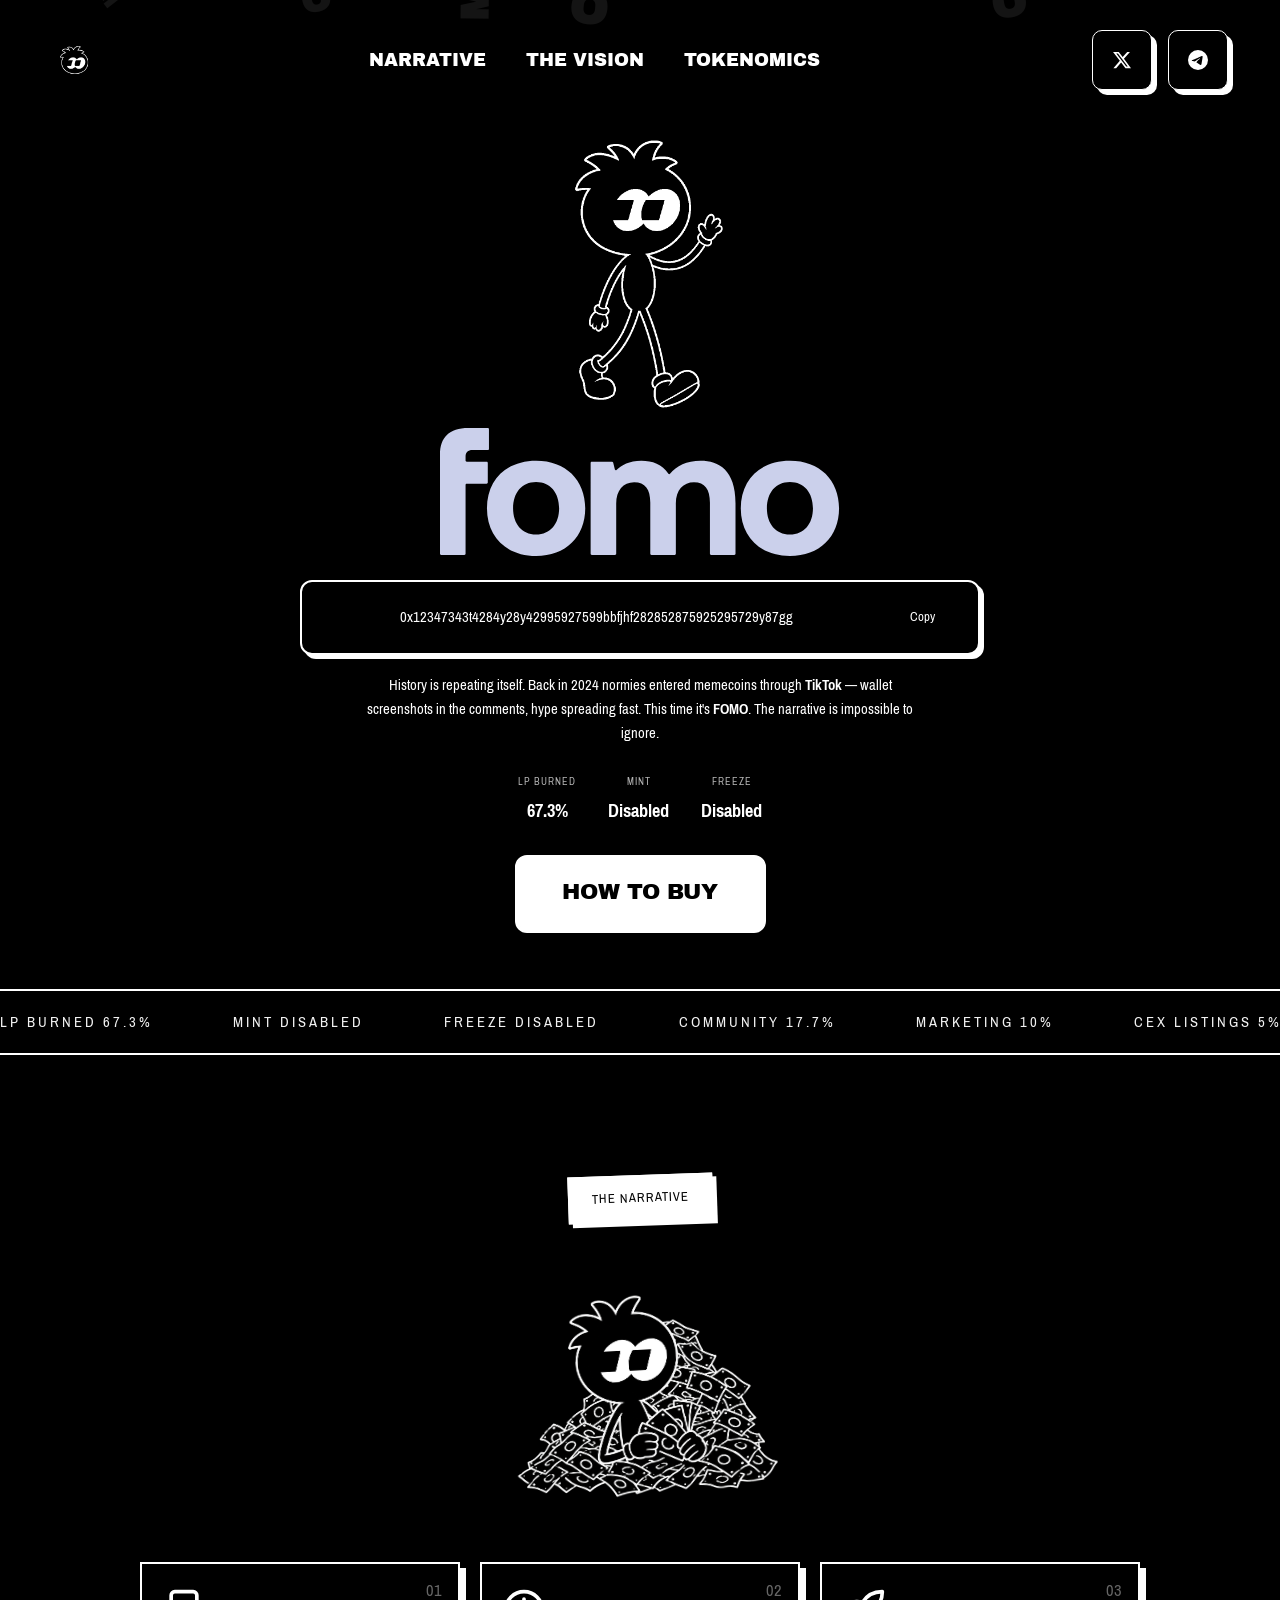
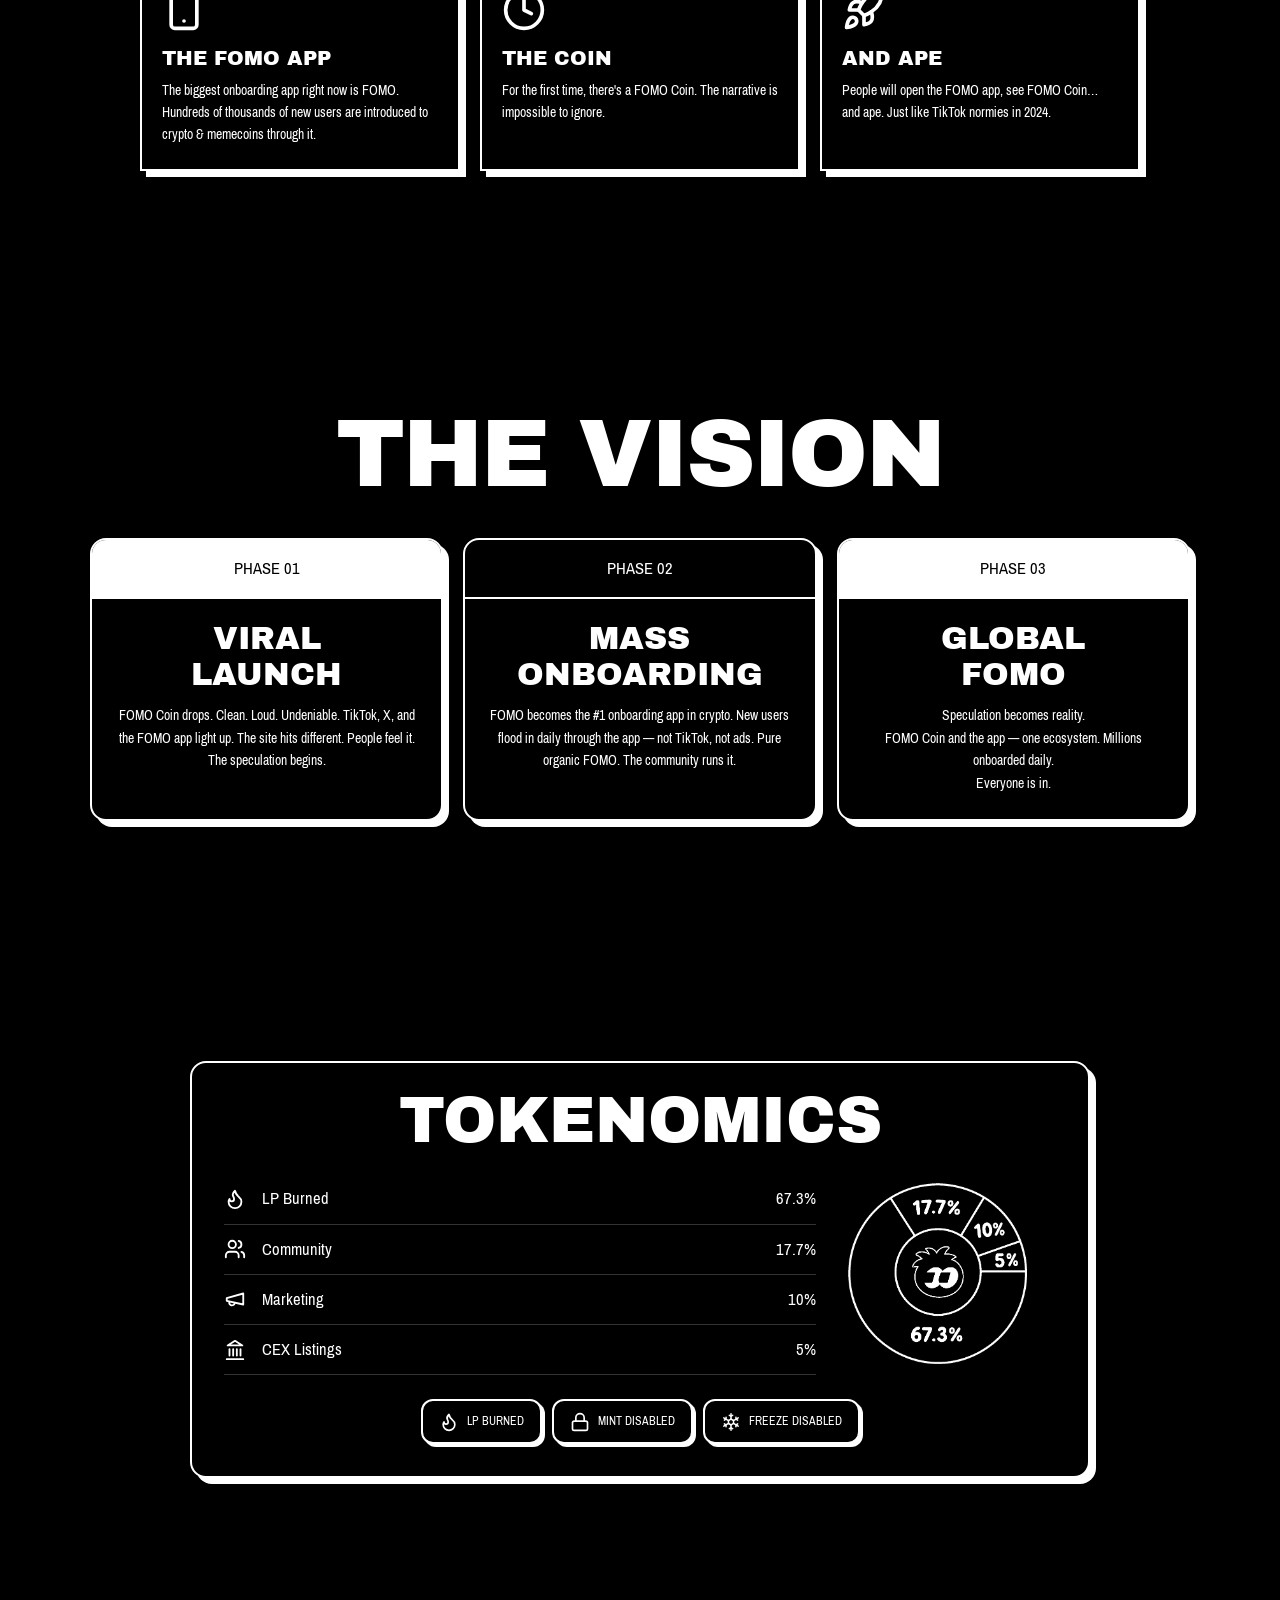
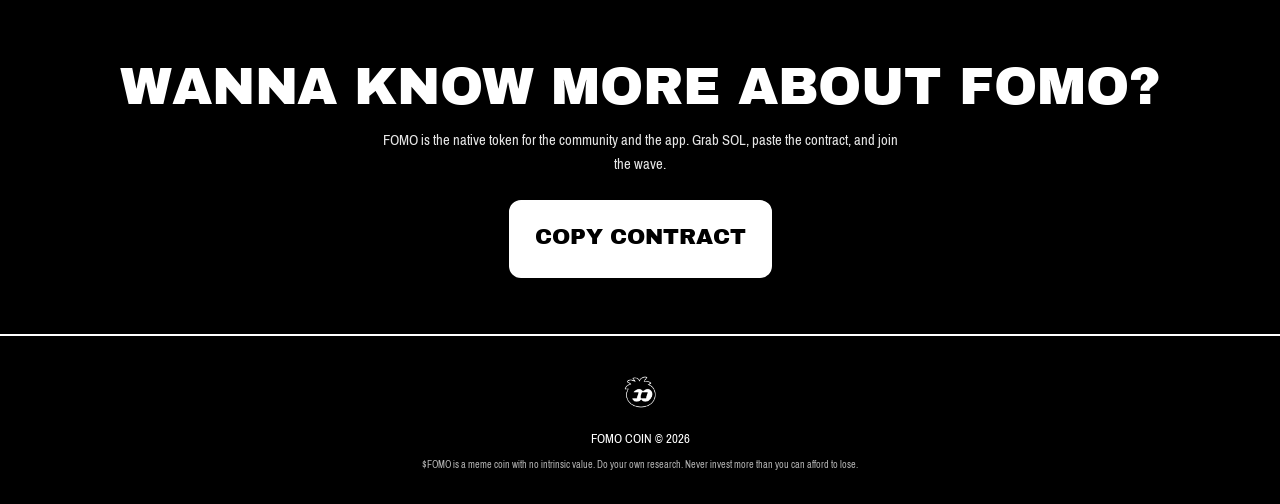
==== commit 5c50b79b: "use fomo.family SVG logo with original #CBD0EB color" ====
--- a/index.html
+++ b/index.html
@@ -503,7 +503,12 @@
                 <div class="hero-visual">
                     <img src="assets/group-1.png" alt="FOMO" />
                 </div>
-                <h1 class="hero-title-bg">FOMO</h1>
+                <svg class="hero-title-bg" viewBox="0 0 75 24" fill="none" xmlns="http://www.w3.org/2000/svg" style="max-width:400px;width:100%;height:auto;margin:0 auto;display:block;position:relative;z-index:1;margin-top:-30px;">
+                    <path d="M0.000730533 4.96351C0.000730533 1.80193 1.70048 0 5.3036 0H8.96C9.08115 0 9.17895 0.0977959 9.17895 0.218946V3.92862C9.17895 4.04977 9.08115 4.14757 8.96 4.14757H6.11954C5.20143 4.14757 4.79346 4.55554 4.79346 5.43935V6.10421C4.79346 6.22536 4.89125 6.32316 5.0124 6.32316H8.74106C8.86221 6.32316 8.96 6.42096 8.96 6.54211V10.2175C8.96 10.3386 8.86221 10.4364 8.74106 10.4364H5.0124C4.89125 10.4364 4.79346 10.5342 4.79346 10.6554V23.5776C4.79346 23.6987 4.69566 23.7965 4.57451 23.7965H0.218946C0.0977959 23.7965 0 23.6987 0 23.5776V4.96351H0.000730533Z" fill="#CBD0EB"/>
+                    <path d="M8.80603 15.0597C8.80603 9.6882 12.4778 6.11938 18.0185 6.11938C23.5593 6.11938 27.2311 9.68893 27.2311 15.0597C27.2311 20.4304 23.5593 24 18.0185 24C12.4778 24 8.80603 20.4304 8.80603 15.0597ZM22.3354 15.0597C22.3354 12.1703 20.7036 10.1305 18.0178 10.1305C15.3321 10.1305 13.7009 12.1703 13.7009 15.0597C13.7009 17.949 15.3328 19.9889 18.0178 19.9889C20.7028 19.9889 22.3354 17.949 22.3354 15.0597Z" fill="#CBD0EB"/>
+                    <path d="M55.4065 14.0401V23.5774C55.4065 23.6986 55.3087 23.7964 55.1875 23.7964H50.8319C50.7108 23.7964 50.613 23.6986 50.613 23.5774V14.0058C50.613 11.4901 49.6613 10.1648 47.6215 10.1648C45.5816 10.1648 44.1541 11.6602 44.222 14.3459V23.5774C44.222 23.6986 44.1242 23.7964 44.003 23.7964H39.6475C39.5263 23.7964 39.4285 23.6986 39.4285 23.5774V14.0058C39.4285 11.4901 38.4768 10.1648 36.4027 10.1648C34.3285 10.1648 33.0375 11.7288 33.0375 14.1759V23.5774C33.0375 23.6986 32.9397 23.7964 32.8185 23.7964H28.463C28.3418 23.7964 28.244 23.6986 28.244 23.5774V6.54268C28.244 6.42153 28.3418 6.32373 28.463 6.32373H32.2544C32.3551 6.32373 32.4427 6.39234 32.4668 6.4894L32.7901 7.7841C32.8236 7.91839 32.99 7.96875 33.0908 7.87387C34.087 6.94043 35.4262 6.11938 37.7616 6.11938C39.7854 6.11938 41.6837 6.7463 42.8251 8.57231C42.893 8.68032 43.0455 8.68981 43.1243 8.5891C44.3278 7.05137 46.245 6.11938 48.8775 6.11938C52.277 6.11938 55.4043 7.88701 55.4043 14.0401H55.4065Z" fill="#CBD0EB"/>
+                    <path d="M56.3983 15.0597C56.3983 9.6882 60.07 6.11938 65.6108 6.11938C71.1516 6.11938 74.8233 9.68893 74.8233 15.0597C74.8233 20.4304 71.1516 24 65.6108 24C60.07 24 56.3983 20.4304 56.3983 15.0597ZM69.9277 15.0597C69.9277 12.1703 68.2958 10.1305 65.6101 10.1305C62.9244 10.1305 61.2932 12.1703 61.2932 15.0597C61.2932 17.949 62.9251 19.9889 65.6101 19.9889C68.2951 19.9889 69.9277 17.949 69.9277 15.0597Z" fill="#CBD0EB"/>
+                </svg>
                 <div class="hero-token">
                     <p id="ca">0x12347343t4284y28y42995927599bbfjhf282852875925295729y87gg</p>
                     <button onclick="copyAddress()">Copy</button>
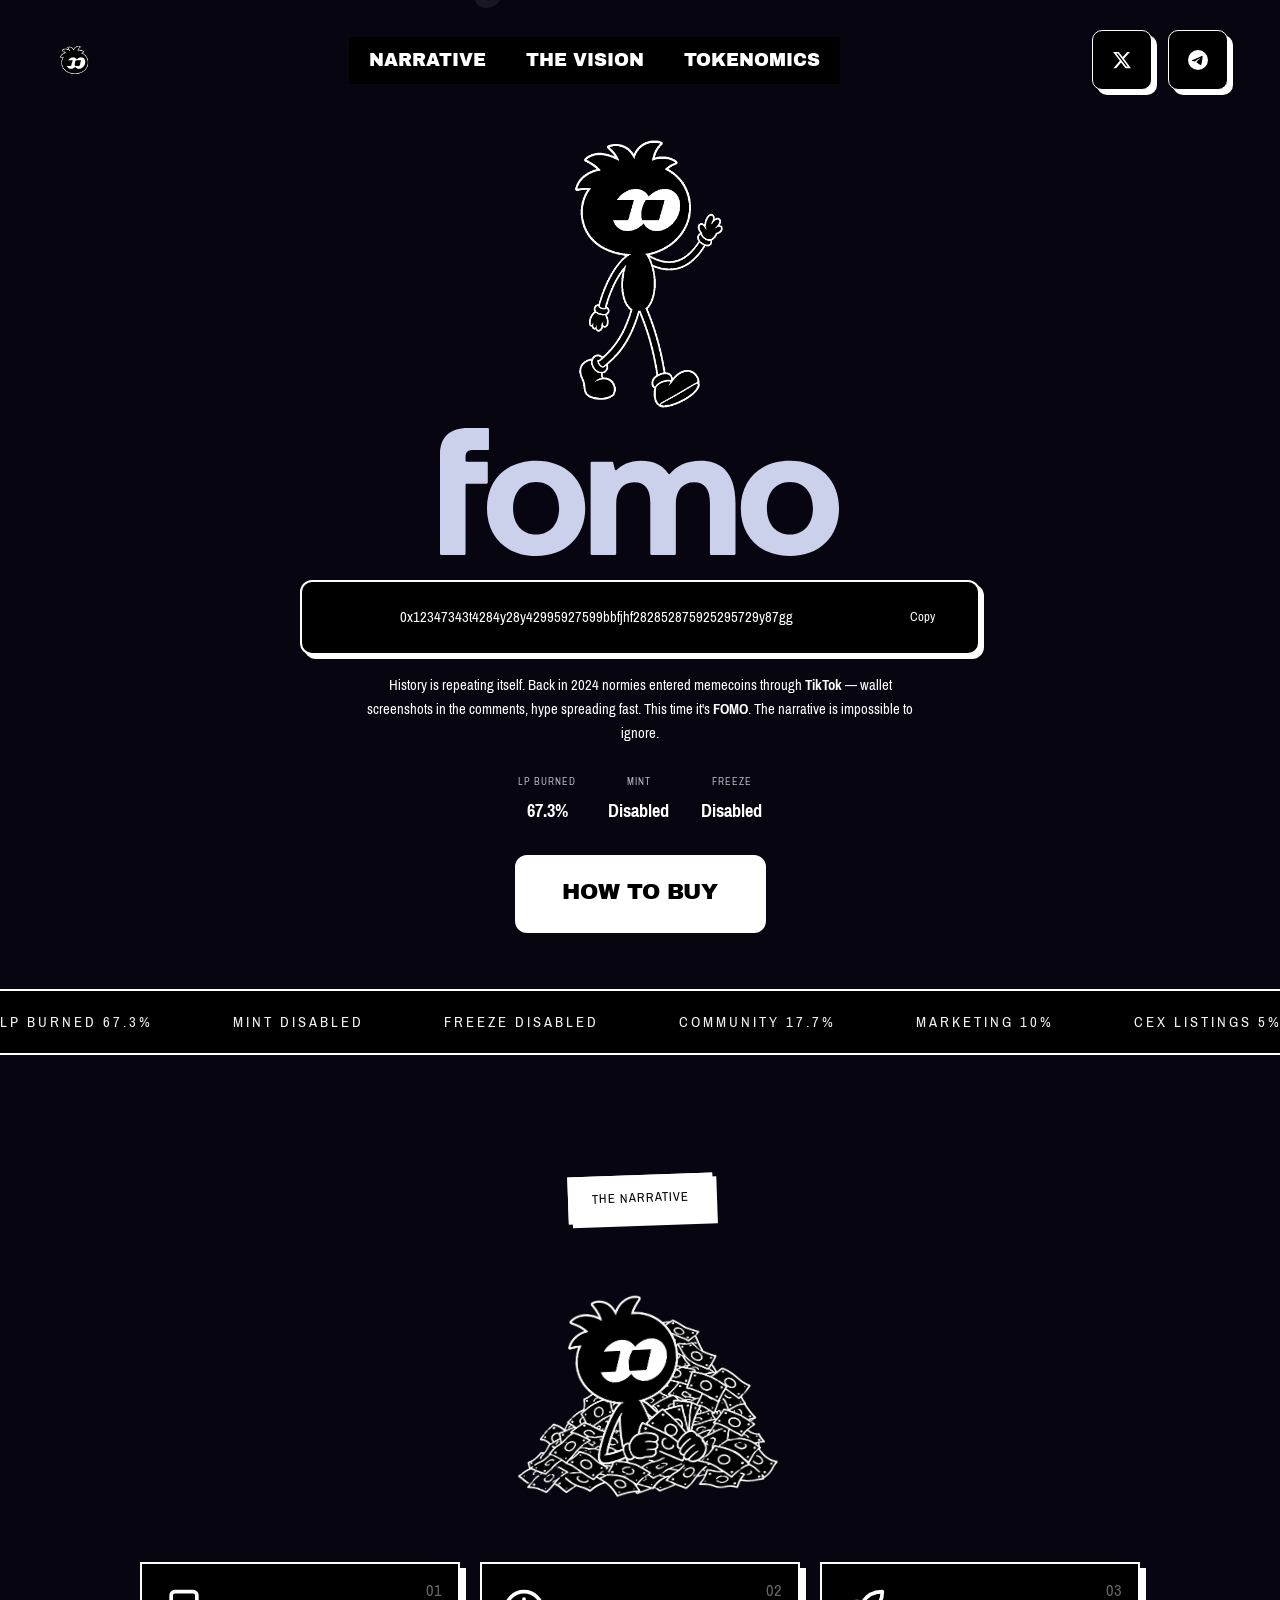
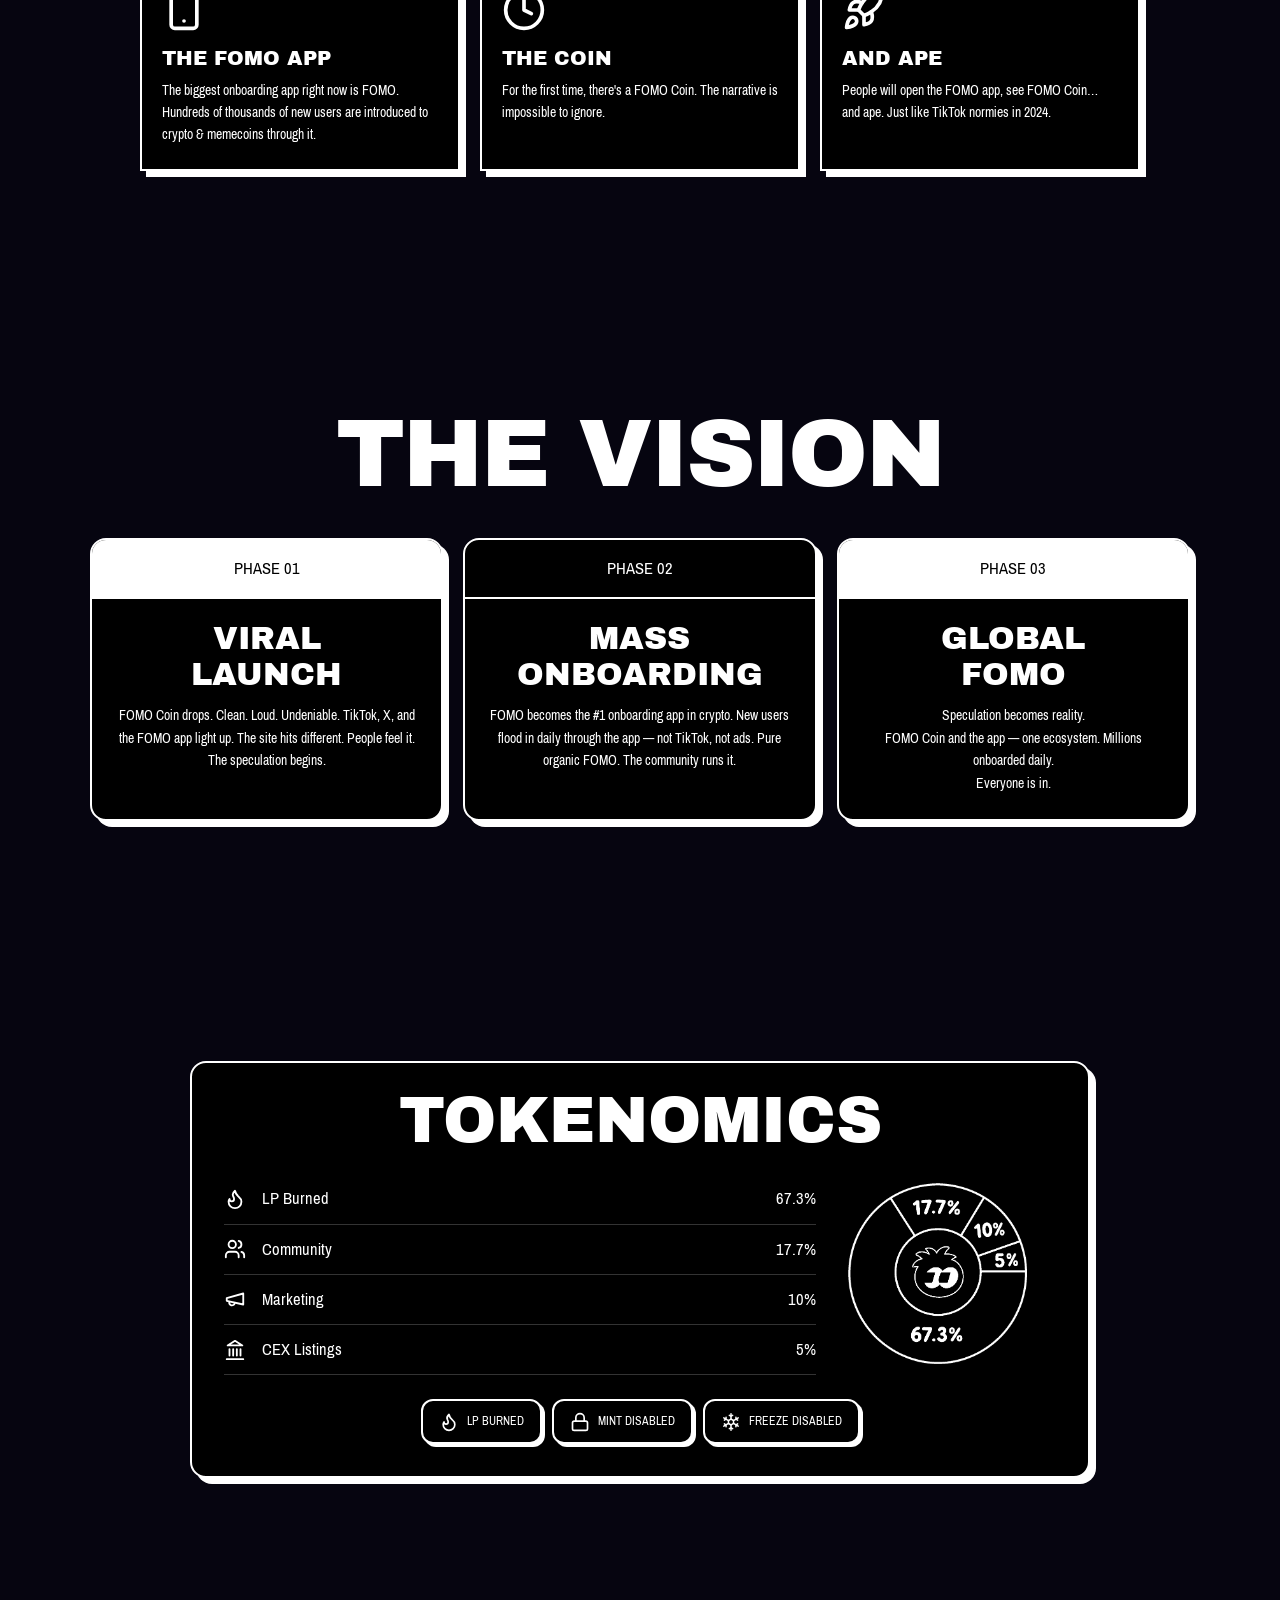
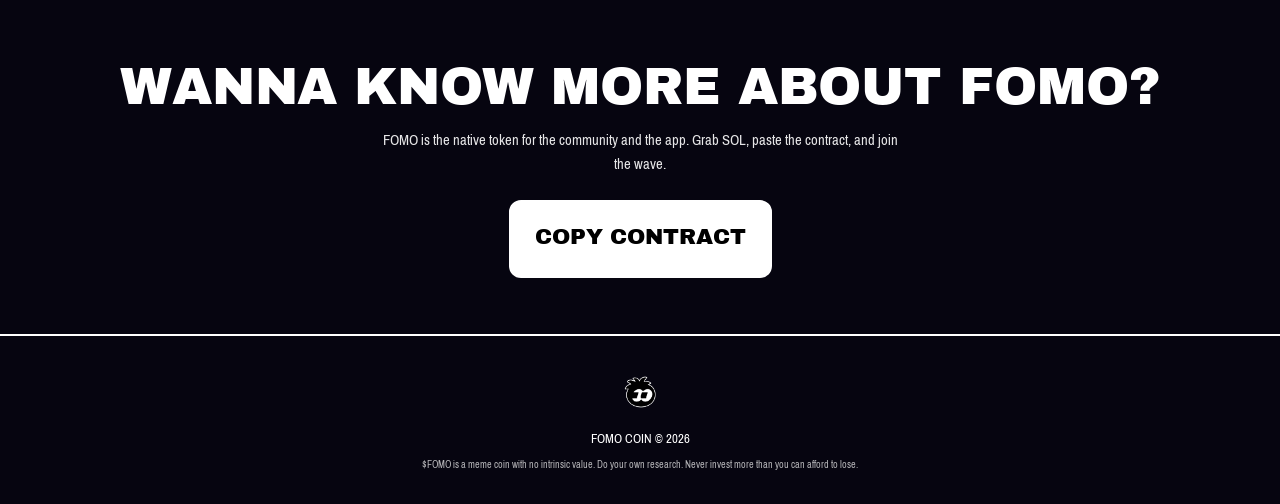
==== commit 1260f476: "change background to fomo.family dark blue #060510" ====
--- a/index.html
+++ b/index.html
@@ -13,6 +13,8 @@
             --font-heading: 'Archivo Black', sans-serif;
             --font-body: 'Pragati Narrow', sans-serif;
         }
+
+        body { background-color: #060510; }
 
         /* --- Section spacing + reveal animations --- */
         .section-pad { padding-top: 120px; padding-bottom: 120px; }
--- a/fomo.css
+++ b/fomo.css
@@ -21,7 +21,7 @@
 .section-h2-sub {
     font-family: var(--font-heading) !important;
 }
-body { background-color: #000; color: #fff; }
+body { background-color: #060510; color: #fff; }
 h1, h2, h3, h4, h5, h6 { color: #fff; text-shadow: none; }
 
 /* ===== Grid (reactstrap .row / .col-*) ===== */
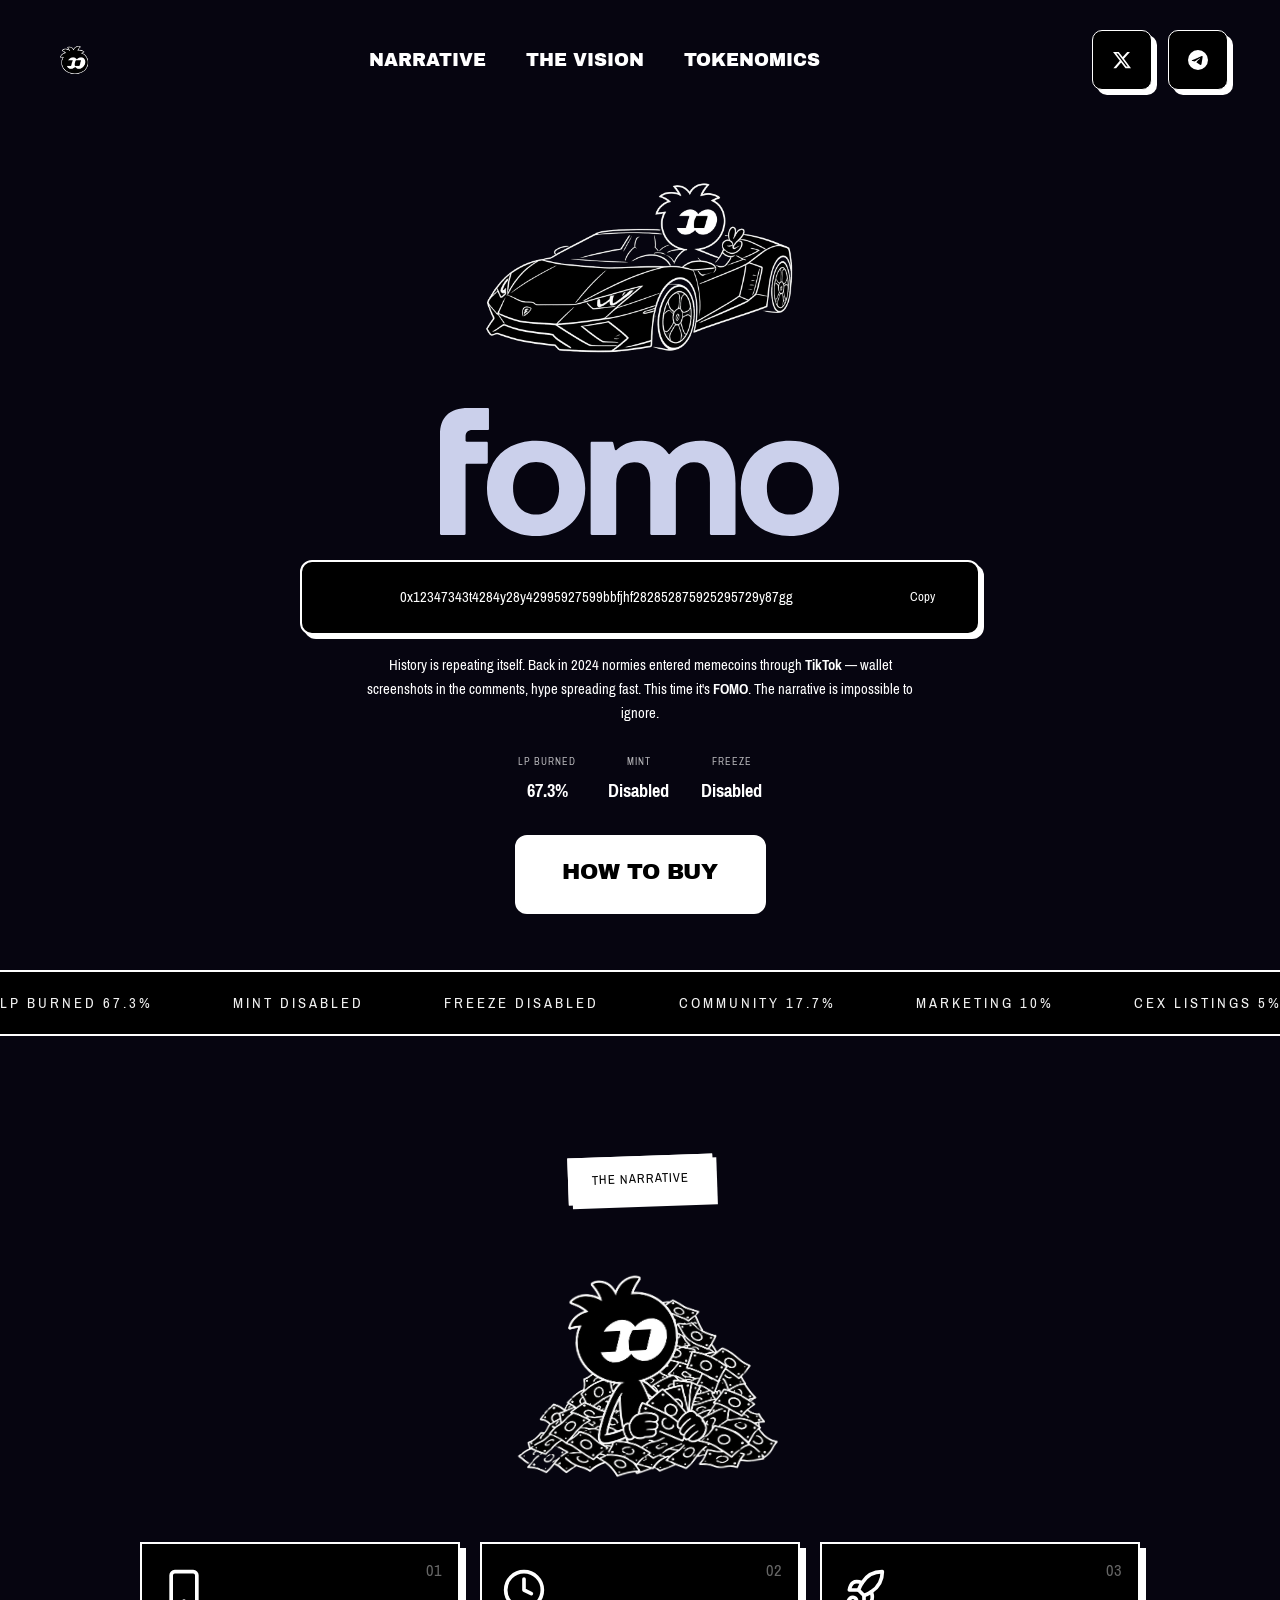
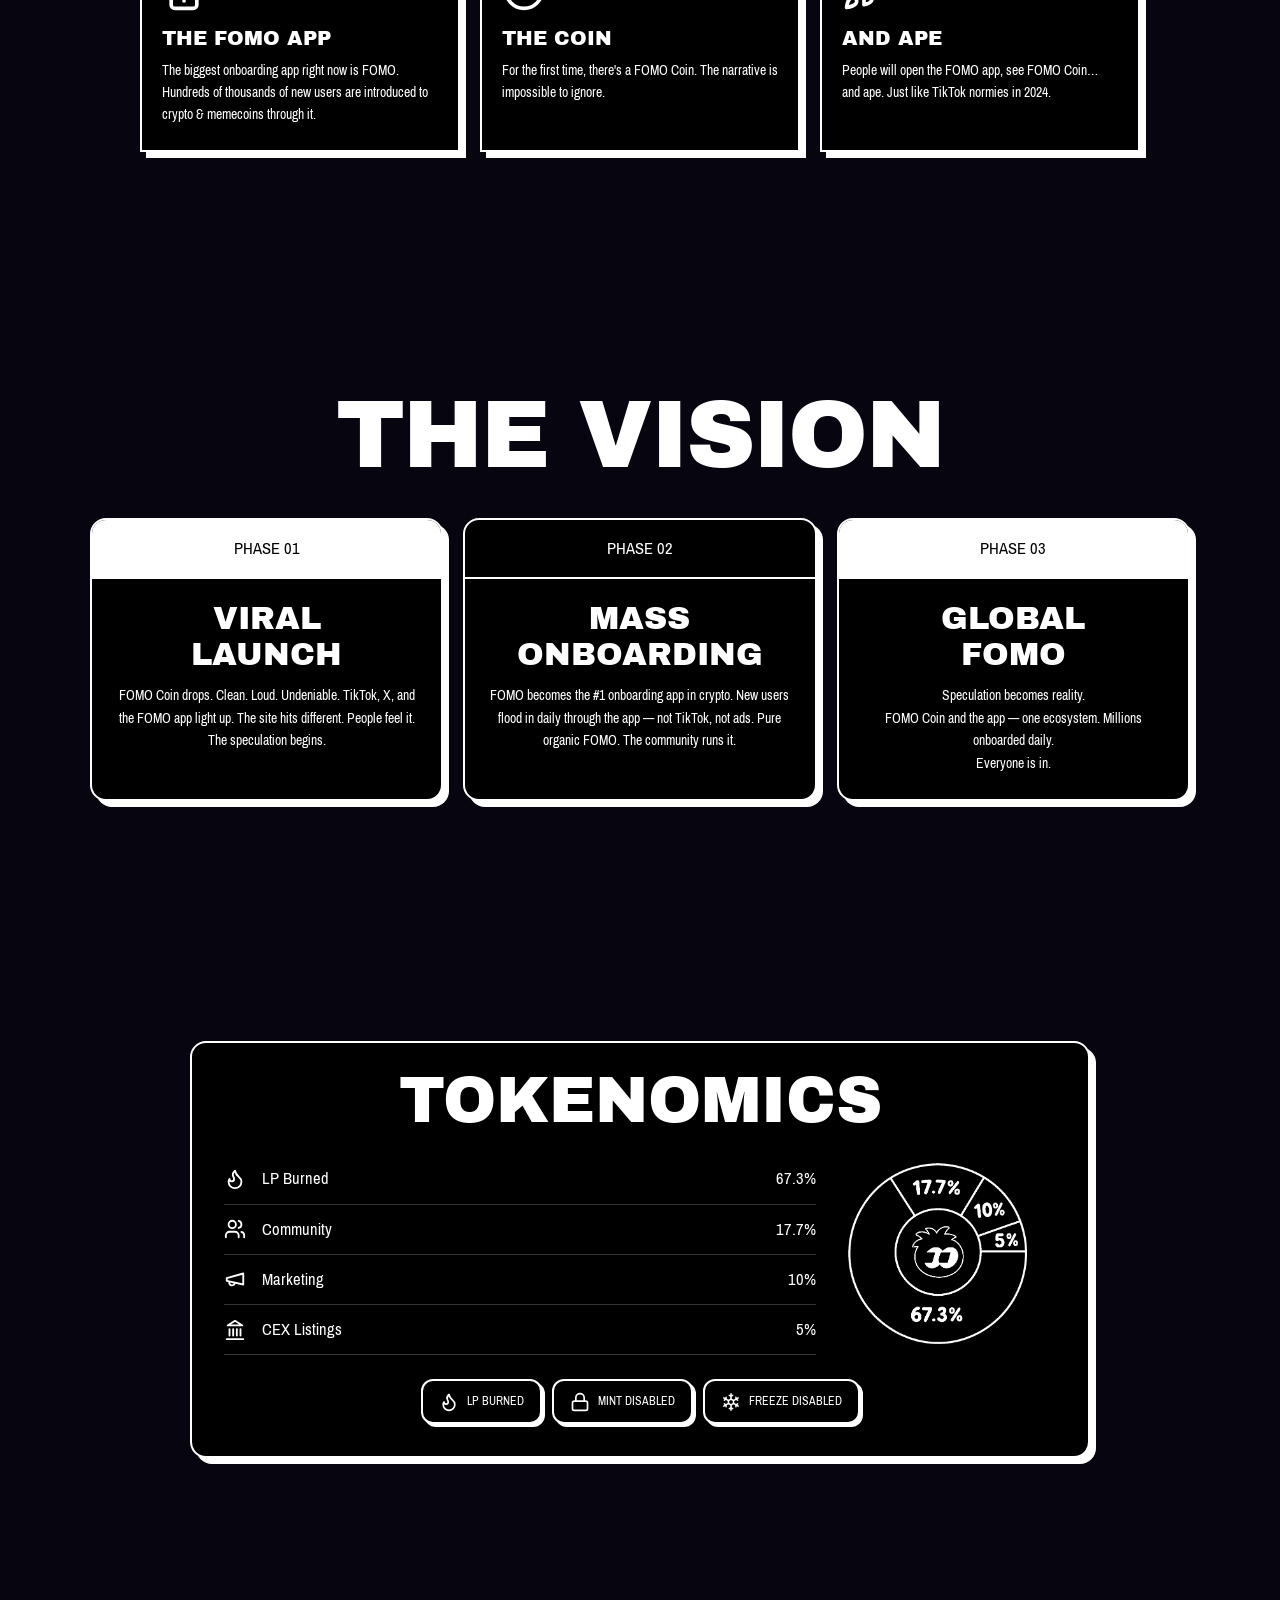
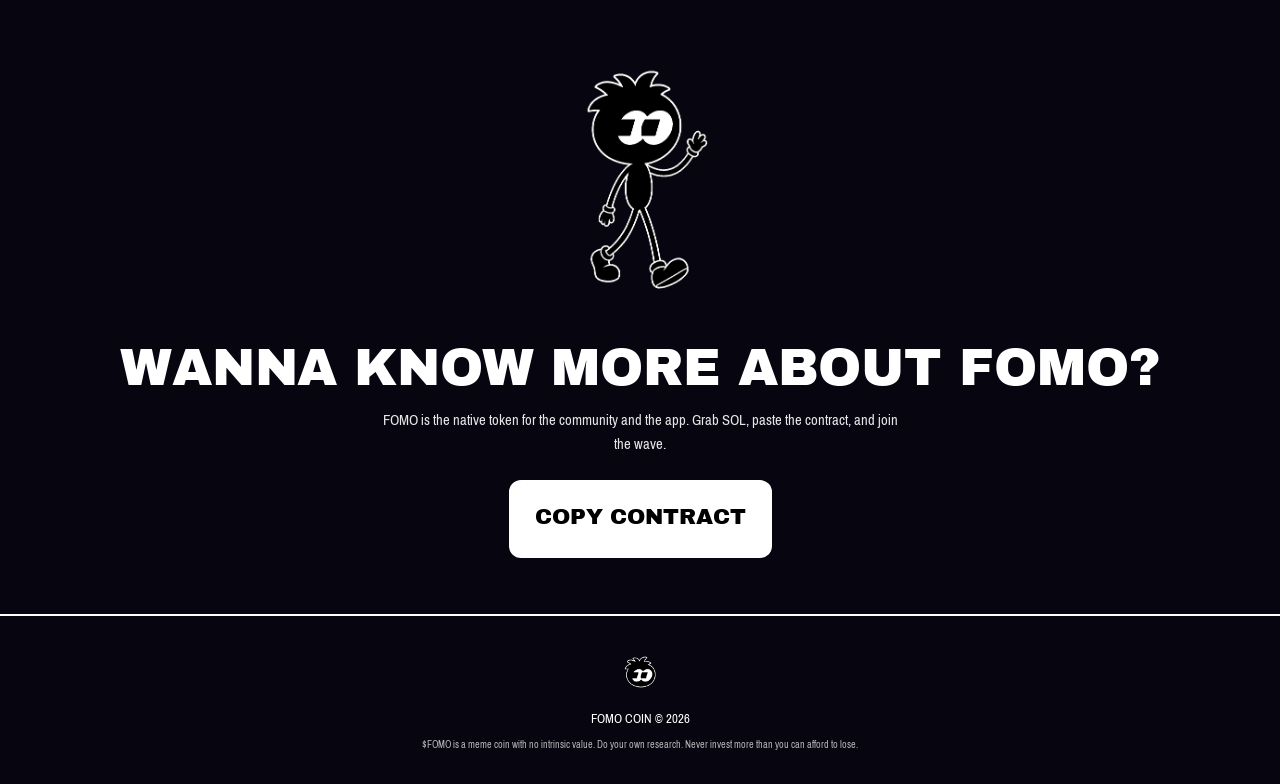
==== commit ca690829: "swap hero image to group-5, move old hero to footer cta" ====
--- a/index.html
+++ b/index.html
@@ -503,7 +503,7 @@
         <section class="hero-new hero-reveal" id="banner">
             <div class="container">
                 <div class="hero-visual">
-                    <img src="assets/group-1.png" alt="FOMO" />
+                    <img src="assets/group-5.png" alt="FOMO" />
                 </div>
                 <svg class="hero-title-bg" viewBox="0 0 75 24" fill="none" xmlns="http://www.w3.org/2000/svg" style="max-width:400px;width:100%;height:auto;margin:0 auto;display:block;position:relative;z-index:1;margin-top:-30px;">
                     <path d="M0.000730533 4.96351C0.000730533 1.80193 1.70048 0 5.3036 0H8.96C9.08115 0 9.17895 0.0977959 9.17895 0.218946V3.92862C9.17895 4.04977 9.08115 4.14757 8.96 4.14757H6.11954C5.20143 4.14757 4.79346 4.55554 4.79346 5.43935V6.10421C4.79346 6.22536 4.89125 6.32316 5.0124 6.32316H8.74106C8.86221 6.32316 8.96 6.42096 8.96 6.54211V10.2175C8.96 10.3386 8.86221 10.4364 8.74106 10.4364H5.0124C4.89125 10.4364 4.79346 10.5342 4.79346 10.6554V23.5776C4.79346 23.6987 4.69566 23.7965 4.57451 23.7965H0.218946C0.0977959 23.7965 0 23.6987 0 23.5776V4.96351H0.000730533Z" fill="#CBD0EB"/>
@@ -658,6 +658,7 @@
         <!-- ===== Footer CTA ===== -->
         <section class="footer-cta reveal">
             <div class="container">
+                <img src="assets/group-1.png" alt="FOMO" style="max-width:260px;width:100%;margin:0 auto 24px;display:block;" />
                 <h3>Wanna know more about FOMO?</h3>
                 <p>FOMO is the native token for the community and the app. Grab SOL, paste the contract, and join the wave.</p>
                 <a href="#" class="btn items-center" onclick="copyAddress(); return false;">Copy Contract</a>
--- a/fomo.css
+++ b/fomo.css
@@ -32,8 +32,9 @@
 :root { --tw-ring-color: #ffffff !important; }
 
 /* ===== Header ===== */
+.heading { background-color: transparent; transition: background-color 0.4s ease; }
 .heading.position-fixed { background-color: #000000; }
-.heading-menu { background-color: #000000; }
+.heading-menu { background-color: transparent; }
 .heading-link { color: #fff; }
 .heading-link:hover, .heading-link.active { color: #ffffff; }
 .heading-toggler { color: #fff; }
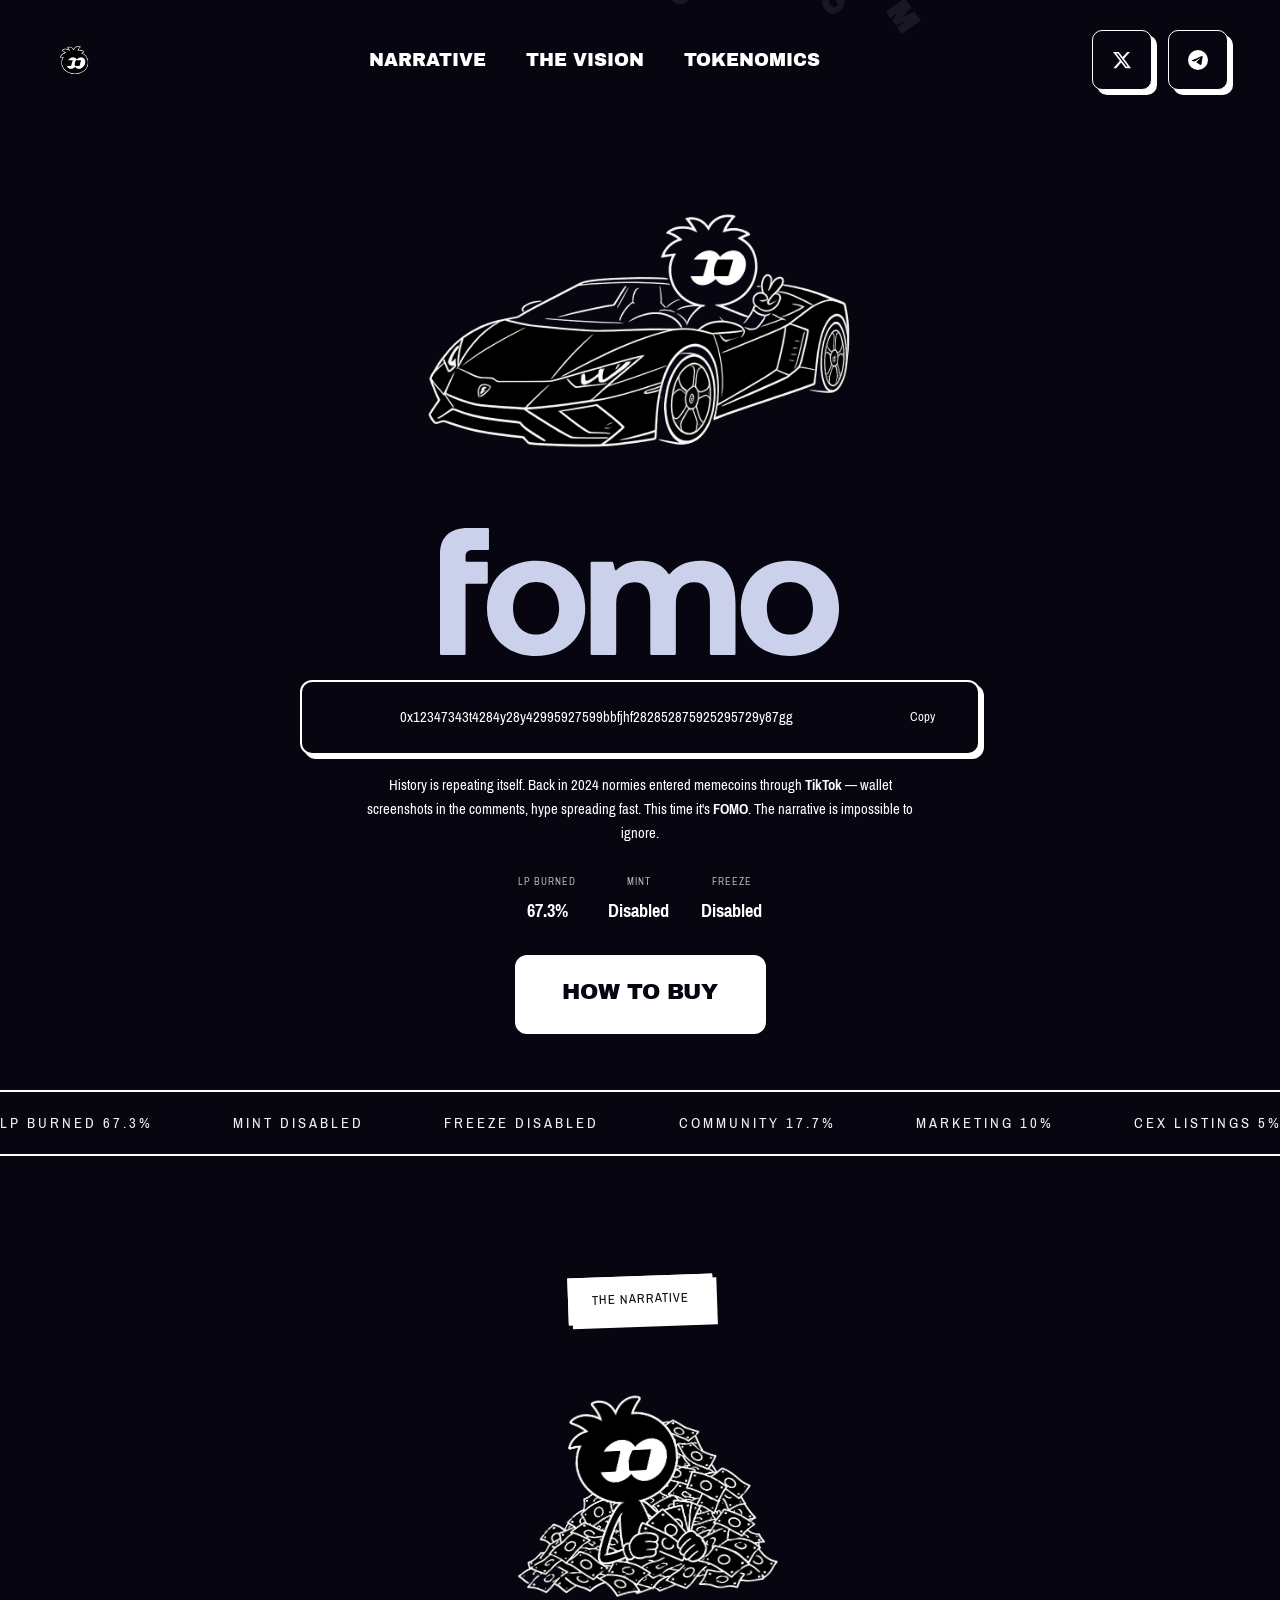
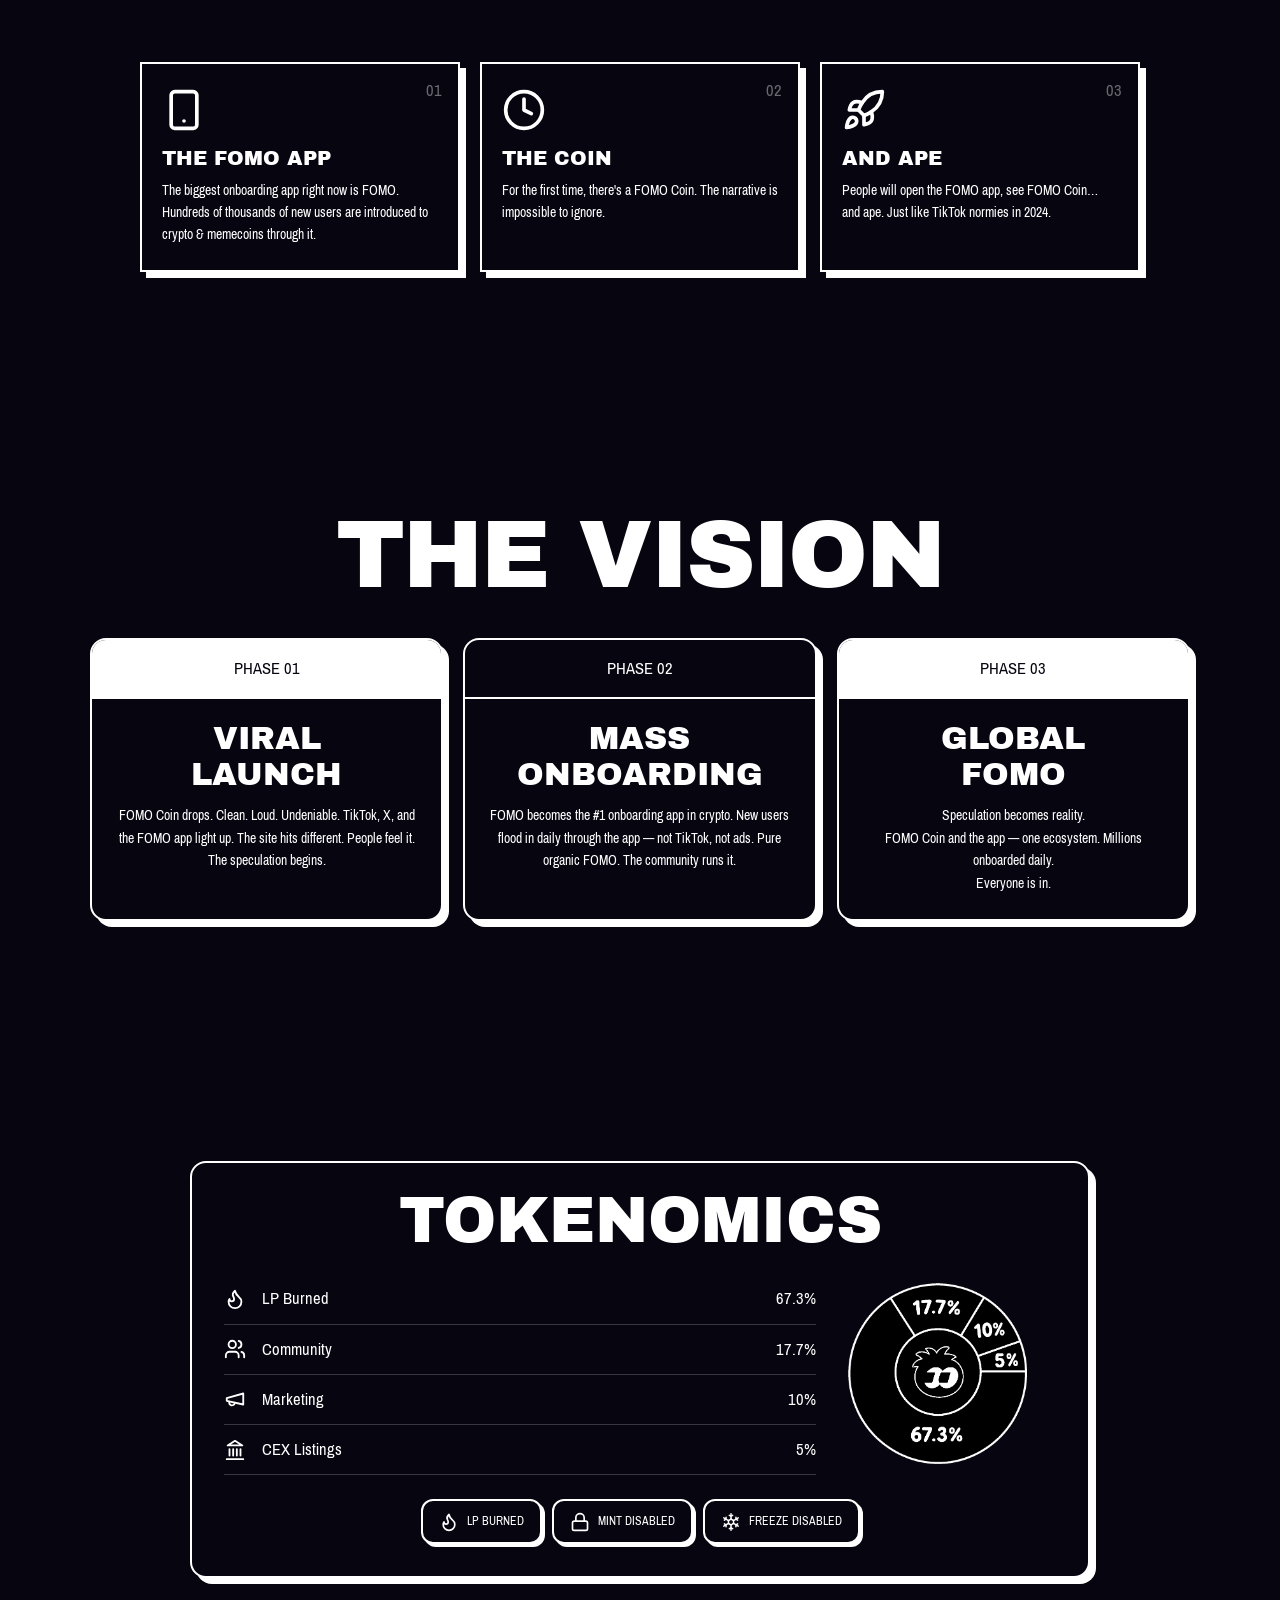
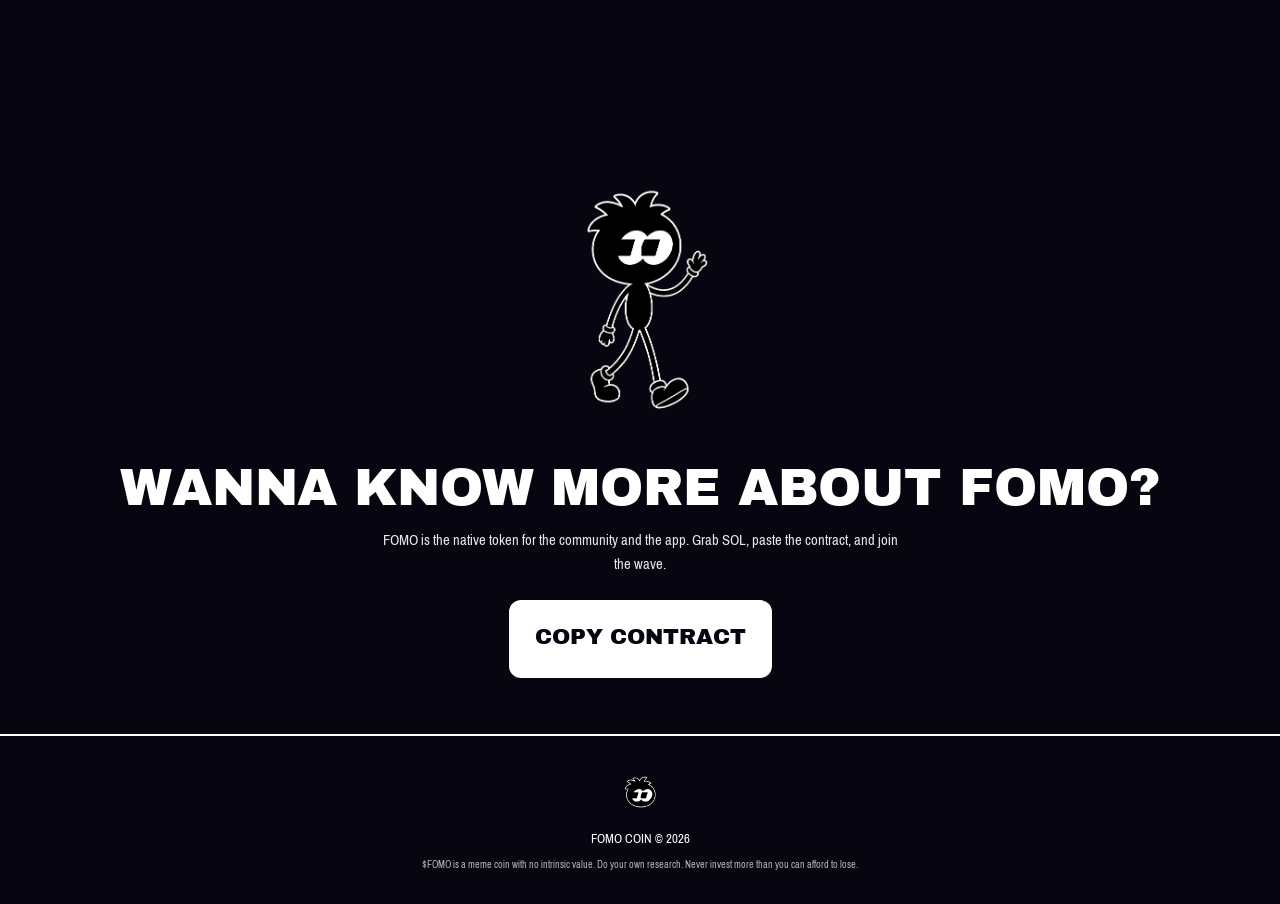
==== commit 0f9e8ce6: "replace all pure black backgrounds with site bg #060510 + larger hero image" ====
--- a/index.html
+++ b/index.html
@@ -44,7 +44,7 @@
 
         /* --- Marquee --- */
         .marquee-bar {
-            background: #000;
+            background: #060510;
             border-top: 2px solid #fff;
             border-bottom: 2px solid #fff;
             overflow: hidden;
@@ -92,7 +92,7 @@
             margin-bottom: 10px;
         }
         .hero-visual img {
-            max-width: 320px;
+            max-width: 440px;
             width: 100%;
             display: block;
             margin: 0 auto;
@@ -114,7 +114,7 @@
             max-width: 680px;
             margin: 24px auto 0;
             border: 2px solid #fff;
-            background: #000;
+            background: #060510;
             box-shadow: 4px 4px 0 #fff;
             border-radius: 12px;
             padding: 14px 18px;
@@ -184,7 +184,7 @@
         .sticker-label {
             display: inline-block;
             background: #fff;
-            color: #000;
+            color: #060510;
             font-family: var(--font-heading);
             font-size: 14px;
             letter-spacing: 1px;
@@ -218,7 +218,7 @@
         }
         .narrative-card {
             border: 2px solid #fff;
-            background: #000;
+            background: #060510;
             box-shadow: 6px 6px 0 #fff;
             padding: 24px 20px;
             position: relative;
@@ -266,7 +266,7 @@
             border: 2px solid #fff;
             border-radius: 16px;
             overflow: hidden;
-            background: #000;
+            background: #060510;
             box-shadow: 6px 6px 0 #fff;
         }
         .vision-card .phase-header {
@@ -280,7 +280,7 @@
         }
         .vision-card.hot .phase-header {
             background: #fff;
-            color: #000;
+            color: #060510;
         }
         .vision-card .phase-body {
             padding: 24px 20px;
@@ -309,7 +309,7 @@
             max-width: 900px;
             margin: 0 auto;
             border: 2px solid #fff;
-            background: #000;
+            background: #060510;
             box-shadow: 6px 6px 0 #fff;
             border-radius: 16px;
             padding: 32px;
@@ -379,7 +379,7 @@
             align-items: center;
             gap: 8px;
             border: 2px solid #fff;
-            background: #000;
+            background: #060510;
             color: #fff;
             font-family: var(--font-heading);
             font-size: 13px;
@@ -447,7 +447,7 @@
             .section-pad { padding-top: 70px; padding-bottom: 70px; }
             .hero-new { padding-top: 80px; padding-bottom: 40px; }
             .hero-title-bg { font-size: 64px; margin-top: -20px; }
-            .hero-visual img { max-width: 220px; }
+            .hero-visual img { max-width: 320px; }
             .hero-token { max-width: 100%; }
             .hero-stats-row { gap: 20px; }
             .hero-stat b { font-size: 16px; }
--- a/vendor.css
+++ b/vendor.css
@@ -1 +1 @@
-:root{}*,:before,:after{--tw-border-spacing-x: 0;--tw-border-spacing-y: 0;--tw-translate-x: 0;--tw-translate-y: 0;--tw-rotate: 0;--tw-skew-x: 0;--tw-skew-y: 0;--tw-scale-x: 1;--tw-scale-y: 1;--tw-pan-x: ;--tw-pan-y: ;--tw-pinch-zoom: ;--tw-scroll-snap-strictness: proximity;--tw-gradient-from-position: ;--tw-gradient-via-position: ;--tw-gradient-to-position: ;--tw-ordinal: ;--tw-slashed-zero: ;--tw-numeric-figure: ;--tw-numeric-spacing: ;--tw-numeric-fraction: ;--tw-ring-inset: ;--tw-ring-offset-width: 0px;--tw-ring-offset-color: #fff;--tw-ring-color: rgb(59 130 246 / .5);--tw-ring-offset-shadow: 0 0 #0000;--tw-ring-shadow: 0 0 #0000;--tw-shadow: 0 0 #0000;--tw-shadow-colored: 0 0 #0000;--tw-blur: ;--tw-brightness: ;--tw-contrast: ;--tw-grayscale: ;--tw-hue-rotate: ;--tw-invert: ;--tw-saturate: ;--tw-sepia: ;--tw-drop-shadow: ;--tw-backdrop-blur: ;--tw-backdrop-brightness: ;--tw-backdrop-contrast: ;--tw-backdrop-grayscale: ;--tw-backdrop-hue-rotate: ;--tw-backdrop-invert: ;--tw-backdrop-opacity: ;--tw-backdrop-saturate: ;--tw-backdrop-sepia: ;--tw-contain-size: ;--tw-contain-layout: ;--tw-contain-paint: ;--tw-contain-style: }::backdrop{--tw-border-spacing-x: 0;--tw-border-spacing-y: 0;--tw-translate-x: 0;--tw-translate-y: 0;--tw-rotate: 0;--tw-skew-x: 0;--tw-skew-y: 0;--tw-scale-x: 1;--tw-scale-y: 1;--tw-pan-x: ;--tw-pan-y: ;--tw-pinch-zoom: ;--tw-scroll-snap-strictness: proximity;--tw-gradient-from-position: ;--tw-gradient-via-position: ;--tw-gradient-to-position: ;--tw-ordinal: ;--tw-slashed-zero: ;--tw-numeric-figure: ;--tw-numeric-spacing: ;--tw-numeric-fraction: ;--tw-ring-inset: ;--tw-ring-offset-width: 0px;--tw-ring-offset-color: #fff;--tw-ring-color: rgb(59 130 246 / .5);--tw-ring-offset-shadow: 0 0 #0000;--tw-ring-shadow: 0 0 #0000;--tw-shadow: 0 0 #0000;--tw-shadow-colored: 0 0 #0000;--tw-blur: ;--tw-brightness: ;--tw-contrast: ;--tw-grayscale: ;--tw-hue-rotate: ;--tw-invert: ;--tw-saturate: ;--tw-sepia: ;--tw-drop-shadow: ;--tw-backdrop-blur: ;--tw-backdrop-brightness: ;--tw-backdrop-contrast: ;--tw-backdrop-grayscale: ;--tw-backdrop-hue-rotate: ;--tw-backdrop-invert: ;--tw-backdrop-opacity: ;--tw-backdrop-saturate: ;--tw-backdrop-sepia: ;--tw-contain-size: ;--tw-contain-layout: ;--tw-contain-paint: ;--tw-contain-style: }*,:before,:after{box-sizing:border-box;border-width:0;border-style:solid;border-color:#e5e7eb}:before,:after{--tw-content: ""}html,:host{line-height:1.5;-webkit-text-size-adjust:100%;-moz-tab-size:4;-o-tab-size:4;tab-size:4;font-family:ui-sans-serif,system-ui,sans-serif,"Apple Color Emoji","Segoe UI Emoji",Segoe UI Symbol,"Noto Color Emoji";font-feature-settings:normal;font-variation-settings:normal;-webkit-tap-highlight-color:transparent}body{margin:0;line-height:inherit}hr{height:0;color:inherit;border-top-width:1px}abbr:where([title]){-webkit-text-decoration:underline dotted;text-decoration:underline dotted}h1,h2,h3,h4,h5,h6{font-size:inherit;font-weight:inherit}a{color:inherit;text-decoration:inherit}b,strong{font-weight:bolder}code,kbd,samp,pre{font-family:ui-monospace,SFMono-Regular,Menlo,Monaco,Consolas,Liberation Mono,Courier New,monospace;font-feature-settings:normal;font-variation-settings:normal;font-size:1em}small{font-size:80%}sub,sup{font-size:75%;line-height:0;position:relative;vertical-align:baseline}sub{bottom:-.25em}sup{top:-.5em}table{text-indent:0;border-color:inherit;border-collapse:collapse}button,input,optgroup,select,textarea{font-family:inherit;font-feature-settings:inherit;font-variation-settings:inherit;font-size:100%;font-weight:inherit;line-height:inherit;letter-spacing:inherit;color:inherit;margin:0;padding:0}button,select{text-transform:none}button,input:where([type=button]),input:where([type=reset]),input:where([type=submit]){-webkit-appearance:button;background-color:transparent;background-image:none}:-moz-focusring{outline:auto}:-moz-ui-invalid{box-shadow:none}progress{vertical-align:baseline}::-webkit-inner-spin-button,::-webkit-outer-spin-button{height:auto}[type=search]{-webkit-appearance:textfield;outline-offset:-2px}::-webkit-search-decoration{-webkit-appearance:none}::-webkit-file-upload-button{-webkit-appearance:button;font:inherit}summary{display:list-item}blockquote,dl,dd,h1,h2,h3,h4,h5,h6,hr,figure,p,pre{margin:0}fieldset{margin:0;padding:0}legend{padding:0}ol,ul,menu{list-style:none;margin:0;padding:0}dialog{padding:0}textarea{resize:vertical}input::-moz-placeholder,textarea::-moz-placeholder{opacity:1;color:#9ca3af}input::placeholder,textarea::placeholder{opacity:1;color:#9ca3af}button,[role=button]{cursor:pointer}:disabled{cursor:default}img,svg,video,canvas,audio,iframe,embed,object{display:block;vertical-align:middle}img,video{max-width:100%;height:auto}[hidden]{display:none}.container{width:100%;margin-right:auto;margin-left:auto;padding-right:12px;padding-left:12px}@media (min-width: 390px){.container{max-width:390px}}@media (min-width: 414px){.container{max-width:414px}}@media (min-width: 768px){.container{max-width:768px}}@media (min-width: 992px){.container{max-width:992px}}@media (min-width: 1200px){.container{max-width:1200px}}@media (min-width: 1320px){.container{max-width:1320px}}@media (min-width: 1440px){.container{max-width:1440px}}.fixed{position:fixed}.absolute{position:absolute}.relative{position:relative}.-bottom-10{bottom:-2.5rem}.-bottom-\[60px\]{bottom:-60px}.-left-14{left:-3.5rem}.-top-5{top:-1.25rem}.-top-\[60px\]{top:-60px}.bottom-0{bottom:0}.left-0{left:0}.left-1\/2,.left-\[50\%\]{left:50%}.right-7{right:1.75rem}.top-0{top:0}.top-1\/2,.top-\[50\%\]{top:50%}.-z-10{z-index:-10}.z-0{z-index:0}.z-10{z-index:10}.z-\[1\]{z-index:1}.-mx-3{margin-left:-.75rem;margin-right:-.75rem}.mx-auto{margin-left:auto;margin-right:auto}.\!mb-0{margin-bottom:0!important}.-mt-20{margin-top:-5rem}.-mt-\[2px\]{margin-top:-2px}.mb-4{margin-bottom:1rem}.mb-6{margin-bottom:1.5rem}.mb-8{margin-bottom:2rem}.mb-\[55px\]{margin-bottom:55px}.ml-6{margin-left:1.5rem}.mt-7{margin-top:1.75rem}.mt-\[-62px\]{margin-top:-62px}.mt-\[55px\]{margin-top:55px}.block{display:block}.inline-block{display:inline-block}.flex{display:flex}.hidden{display:none}.h-14{height:3.5rem}.h-\[104px\]{height:104px}.h-\[150px\]{height:150px}.h-\[272px\]{height:272px}.h-full{height:100%}.min-h-\[60px\]{min-height:60px}.w-1\/12{width:8.333333%}.w-10\/12{width:83.333333%}.w-11\/12{width:91.666667%}.w-2\/12{width:16.666667%}.w-3\/12{width:25%}.w-4\/12{width:33.333333%}.w-5\/12{width:41.666667%}.w-6{width:1.5rem}.w-6\/12{width:50%}.w-7\/12{width:58.333333%}.w-8\/12{width:66.666667%}.w-9\/12{width:75%}.w-\[77px\]{width:77px}.w-\[90\%\]{width:90%}.w-full{width:100%}.flex-grow{flex-grow:1}.translate-x-\[-50\%\]{--tw-translate-x: -50%;transform:translate(var(--tw-translate-x),var(--tw-translate-y)) rotate(var(--tw-rotate)) skew(var(--tw-skew-x)) skewY(var(--tw-skew-y)) scaleX(var(--tw-scale-x)) scaleY(var(--tw-scale-y))}.translate-y-\[-50\%\]{--tw-translate-y: -50%;transform:translate(var(--tw-translate-x),var(--tw-translate-y)) rotate(var(--tw-rotate)) skew(var(--tw-skew-x)) skewY(var(--tw-skew-y)) scaleX(var(--tw-scale-x)) scaleY(var(--tw-scale-y))}.transform{transform:translate(var(--tw-translate-x),var(--tw-translate-y)) rotate(var(--tw-rotate)) skew(var(--tw-skew-x)) skewY(var(--tw-skew-y)) scaleX(var(--tw-scale-x)) scaleY(var(--tw-scale-y))}.cursor-pointer{cursor:pointer}.flex-wrap{flex-wrap:wrap}.items-center{align-items:center}.justify-end{justify-content:flex-end}.justify-center{justify-content:center}.justify-between{justify-content:space-between}.gap-1{gap:.25rem}.gap-3{gap:.75rem}.gap-4{gap:1rem}.gap-5{gap:1.25rem}.rounded{border-radius:.25rem}.rounded-\[10px\]{border-radius:10px}.rounded-\[15px\]{border-radius:15px}.rounded-\[20px\]{border-radius:20px}.border{border-width:1px}.border-0{border-width:0px}.border-2,.border-\[2px\]{border-width:2px}.border-b-\[2px\]{border-bottom-width:2px}.border-t{border-top-width:1px}.border-solid{border-style:solid}.\!border-\[\#000100\]{--tw-border-opacity: 1 !important;border-color:rgb(0 1 0 / var(--tw-border-opacity))!important}.border-\[\#000100\]{--tw-border-opacity: 1;border-color:rgb(0 1 0 / var(--tw-border-opacity))}.border-\[\#0A0C11\]{--tw-border-opacity: 1;border-color:rgb(10 12 17 / var(--tw-border-opacity))}.border-black{--tw-border-opacity: 1;border-color:rgb(0 0 0 / var(--tw-border-opacity))}.bg-\[\#FBC02D\]{--tw-bg-opacity: 1;background-color:rgb(251 192 45 / var(--tw-bg-opacity))}.bg-\[\#FDD835\]{--tw-bg-opacity: 1;background-color:rgb(253 216 53 / var(--tw-bg-opacity))}.bg-\[\#FDD836\]{--tw-bg-opacity: 1;background-color:rgb(253 216 54 / var(--tw-bg-opacity))}.bg-transparent{background-color:transparent}.bg-white{--tw-bg-opacity: 1;background-color:rgb(255 255 255 / var(--tw-bg-opacity))}.object-contain{-o-object-fit:contain;object-fit:contain}.p-0{padding:0}.p-5{padding:1.25rem}.px-3{padding-left:.75rem;padding-right:.75rem}.px-5{padding-left:1.25rem;padding-right:1.25rem}.py-10{padding-top:2.5rem;padding-bottom:2.5rem}.py-4{padding-top:1rem;padding-bottom:1rem}.pb-\[100px\]{padding-bottom:100px}.text-center{text-align:center}.text-2xl{font-size:1.5rem;line-height:2rem}.text-\[35px\]{font-size:35px}.text-xl{font-size:1.25rem;line-height:1.75rem}.font-bold{font-weight:700}.font-normal{font-weight:400}.uppercase{text-transform:uppercase}.\!leading-\[110\%\]{line-height:110%!important}.\!leading-\[120\%\]{line-height:120%!important}.\!leading-\[140\%\]{line-height:140%!important}.\!leading-\[150\%\]{line-height:150%!important}.\!leading-\[80\%\]{line-height:80%!important}.leading-\[140\%\]{line-height:140%}.leading-\[80\%\]{line-height:80%}.tracking-\[-2px\]{letter-spacing:-2px}.tracking-\[3px\]{letter-spacing:3px}.\!text-black{--tw-text-opacity: 1 !important;color:rgb(0 0 0 / var(--tw-text-opacity))!important}.\!text-white{--tw-text-opacity: 1 !important;color:rgb(255 255 255 / var(--tw-text-opacity))!important}.text-black{--tw-text-opacity: 1;color:rgb(0 0 0 / var(--tw-text-opacity))}.text-white{--tw-text-opacity: 1;color:rgb(255 255 255 / var(--tw-text-opacity))}body{font-size:16px;font-weight:400;line-height:1.625;color:#000;font-family:Pragati Narrow,sans-serif;background-color:#fff8d4}h1,h2,h3,h4,h5,h6{color:#fff;line-height:80%;text-transform:uppercase;font-family:""}h2{font-size:126px}@media only screen and (min-width: 1280px) and (max-width: 1439px){h2{font-size:100px}}@media only screen and (min-width: 992px) and (max-width: 1279px){h2{font-size:80px}}@media only screen and (min-width: 768px) and (max-width: 991px){h2{font-size:65px}}@media only screen and (max-width: 767px){h2{font-size:48px}}p{margin:0}img{max-width:100%;height:auto}ul,ol{list-style:none;padding:0;margin:0}a{text-decoration:none!important;transition:all .3s ease-in-out}input,textarea,button{padding:10px 25px;border:1px solid #4B4B4B;outline:none;transition:all .3s ease-in-out}input:focus,textarea:focus,button:focus{outline:none;border-color:#ffdf59}input::-webkit-outer-spin-button,input::-webkit-inner-spin-button{-webkit-appearance:none;margin:0}input[type=number]{-moz-appearance:textfield;-webkit-appearance:textfield;appearance:textfield}.btn{--padding-x: 24px;--padding-y: 22px;--color: #000;--border-width: 2px;--border-color: #000;--font-size: 22px;--line-height: 1.2;--border-radius: 12px;text-transform:uppercase;font-family:"";padding:var(--padding-y) var(--padding-x);color:var(--color);border:var(--border-width) solid var(--border-color);border-radius:var(--border-radius);font-size:var(--font-size);line-height:var(--line-height);display:inline-flex;gap:12px;box-shadow:0 4px #000;background:#fff;min-width:251px;justify-content:center;text-align:center}@media only screen and (min-width: 768px) and (max-width: 991px){.btn{--font-size: 20px;--padding-x: 42px;--padding-y: 20px}}@media only screen and (max-width: 767px){.btn{--font-size: 18px;--padding-x: 38px;--padding-y: 18px}}.btn:hover{background-color:#ffdf59!important;box-shadow:0 0 0 transparent;border-color:#fff8d4}.social-link{--width: 60px;width:var(--width);height:var(--width);background-color:#fff;color:#000;box-shadow:2px 2px #000;border:1px solid #770017;border-radius:10px}@media only screen and (min-width: 768px) and (max-width: 991px){.social-link{--width: 50px;transform:scale(.8)}}@media only screen and (max-width: 767px){.social-link{--width: 40px}.social-link svg{transform:scale(.7)}}.social-link:hover{box-shadow:0 0}.token{border-radius:12px;border:2px solid #000;background:#fff;box-shadow:0 4px #231f20;max-width:759px;max-height:64px;padding:20px}@media only screen and (max-width: 767px){.token{padding:16px}}.token p{font-size:20px!important;line-height:120%!important;display:flex;align-items:center;max-width:89%;overflow:auto;padding-bottom:0!important;margin-bottom:0!important}.token p::-webkit-scrollbar{width:0px;height:0px}.token p::-webkit-scrollbar-track{background-color:#ffdf594d}.token p::-webkit-scrollbar-thumb{background-color:#ffdf5999}@media only screen and (min-width: 992px) and (max-width: 1279px){.token p{max-width:88%}}@media only screen and (max-width: 991px){.token p{max-width:80%}}.token button{color:#f5b137;font-size:20px;line-height:1.5;line-height:120%;transition:all .3s ease-in-out}@media only screen and (min-width: 992px) and (max-width: 1279px){.token button{font-size:18px}}@media only screen and (min-width: 768px) and (max-width: 991px){.token button{font-size:18px}}@media only screen and (max-width: 767px){.token button{font-size:18px!important}}.token button:hover{color:#ffdf59}#root{overflow:hidden}@media only screen and (min-width: 1650px){.container{max-width:1584px}}@media only screen and (max-width: 1440px){.container{max-width:1340px}}@media only screen and (max-width: 1280px){.container{max-width:1200px}}@keyframes headerAnimation{0%{transform:translateY(-20px)}to{transform:translateY(0)}}.logo{cursor:pointer}.logo img{height:82px}@media only screen and (min-width: 768px) and (max-width: 991px){.logo img{height:64px}}@media only screen and (max-width: 767px){.logo img{height:54px}}.heading{position:absolute;top:0;left:0;width:100%;z-index:9;background-color:transparent;padding:var(--navbar-padding-y) 0;--navbar-padding-y: 30px}@media only screen and (min-width: 768px) and (max-width: 991px){.heading{--navbar-padding-y: 24px}}@media only screen and (max-width: 767px){.heading{--navbar-padding-y: 20px}}.heading.position-fixed{position:fixed;animation:headerAnimation .5s linear;background-color:#fff8d499;-webkit-backdrop-filter:blur(3px);backdrop-filter:blur(3px);--navbar-padding-y: 24px}@media only screen and (min-width: 768px) and (max-width: 991px){.heading.position-fixed{--navbar-padding-y: 20px}}@media only screen and (max-width: 767px){.heading.position-fixed{--navbar-padding-y: 1rem}}@media only screen and (max-width: 991px){.heading-menu{position:fixed;top:0;left:0;width:100%;height:100vh;background-color:#fff8d4fa;padding:24px;z-index:9;transform:translateY(150%);transition:all .3s ease-in-out}.heading-menu.show-menu{transform:translate(0)}}.heading-menu .title{margin-bottom:32px}@media only screen and (max-width: 767px){.heading-menu .title{margin-bottom:24px}}@media only screen and (max-width: 991px){.heading-menu .heading-actions{margin-top:32px;grid-template-columns:repeat(2,minmax(0,1fr))}}@media only screen and (max-width: 767px){.heading-menu .heading-actions{margin-top:26px}}.heading-link{font-size:18px;line-height:150%;color:#000;font-weight:400;font-family:"";display:block;padding:10px 20px;cursor:pointer}@media only screen and (min-width: 992px) and (max-width: 1279px){.heading-link{padding:10px 12px}}@media only screen and (max-width: 991px){.heading-link{padding:10px 5px}}.heading-link:hover,.heading-link.active{color:#ffdf59}.heading-toggler{--btn-padding-x: 4px;--btn-padding-y: 5px;padding:var(--btn-padding-y) var(--btn-padding-x);border:none;background-color:transparent;color:#000;display:flex;align-items:center;justify-content:center;margin-left:10px}.heading-toggler svg{width:40px;height:40px}.banner{padding-top:200px;position:relative;z-index:1}@media only screen and (min-width: 1280px) and (max-width: 1439px){.banner{padding-top:180px}}@media only screen and (min-width: 992px) and (max-width: 1279px){.banner{padding-top:170px}}@media only screen and (min-width: 768px) and (max-width: 991px){.banner{padding-top:100px;text-align:center}}@media only screen and (max-width: 767px){.banner{padding-top:60px;text-align:center}}.banner-content{position:relative;z-index:1;padding-top:70px}.banner-content:after{position:absolute;top:-26px;left:-11px;width:826px;height:637px;content:"";z-index:-1;border-radius:100%;background:#fff1a2;filter:blur(250px)}@media only screen and (min-width: 992px) and (max-width: 1279px){.banner-content:after{top:-112px;left:-11px;width:113%;height:147%;filter:blur(160px)}}@media only screen and (max-width: 991px){.banner-content:after{top:-112px;left:0;width:113%;height:147%;filter:blur(160px)}}.banner-content span{color:#000;font-size:20px;letter-spacing:10px;margin-bottom:45px;font-family:""}@media only screen and (min-width: 1280px) and (max-width: 1439px){.banner-content span{margin-bottom:32px}}@media only screen and (min-width: 992px) and (max-width: 1279px){.banner-content span{font-size:17px;margin-bottom:24px;letter-spacing:9px}}@media only screen and (min-width: 768px) and (max-width: 991px){.banner-content span{font-size:18px;margin-bottom:18px;letter-spacing:7px}}@media only screen and (max-width: 767px){.banner-content span{font-size:18px;margin-bottom:16px;letter-spacing:4px}}@media only screen and (max-width: 413px){.banner-content span{font-size:16px;margin-bottom:14px;letter-spacing:2px}}.banner-content h1{background:var(--l, linear-gradient(180deg, #FFE870 0%, #FFBE00 100%));background-clip:text;-webkit-background-clip:text;text-shadow:0px var(--shadow, 12px) 0px #F5B137;-webkit-text-stroke-width:var(--stroke, 4px);-webkit-text-stroke-color:#000;font-size:190px;margin-bottom:45px;color:#ffd949}@media only screen and (min-width: 1440px) and (max-width: 1580px){.banner-content h1{font-size:160px}}@media only screen and (min-width: 1280px) and (max-width: 1439px){.banner-content h1{font-size:140px;margin-bottom:40px}}@media only screen and (min-width: 992px) and (max-width: 1279px){.banner-content h1{font-size:100px;--shadow: 8px;--stroke: 3px;margin-bottom:34px}}@media only screen and (min-width: 768px) and (max-width: 991px){.banner-content h1{font-size:80px;--shadow: 7px;--stroke: 3px;margin-bottom:28px}}@media only screen and (max-width: 767px){.banner-content h1{font-size:65px;--shadow: 6px;--stroke: 2px;margin-bottom:24px}}@media only screen and (max-width: 413px){.banner-content h1{font-size:50px}}.banner-content h3{color:#000;font-size:54px;font-weight:700;line-height:90%;font-family:Pragati Narrow,sans-serif;margin-bottom:24px;text-transform:capitalize}@media only screen and (min-width: 1280px) and (max-width: 1439px){.banner-content h3{font-size:45px;margin-bottom:20px}}@media only screen and (min-width: 992px) and (max-width: 1279px){.banner-content h3{font-size:38px;margin-bottom:20px}}@media only screen and (max-width: 991px){.banner-content h3{font-size:32px;margin-bottom:15px}}@media only screen and (max-width: 767px){.banner-content h3{font-size:26px;margin-bottom:12px}}.banner-content p{color:#000;font-size:26px;line-height:160%;margin-bottom:24px}@media only screen and (max-width: 767px){.banner-content p{line-height:120%}}.banner-img{position:relative;z-index:3}@media only screen and (max-width: 767px){.banner-img{margin-bottom:30px}}.banner .style{position:absolute;z-index:-2}.banner .style-1{top:0;left:37%}@media only screen and (min-width: 2200px){.banner .style-1{left:50%;transform:translate(-50%)}}@media only screen and (max-width: 991px){.banner .style-1{max-width:180px}}.banner .style-2{bottom:10px;left:-50px}@media only screen and (min-width: 992px) and (max-width: 1279px){.banner .style-2{max-width:130px;bottom:38px;left:0}}@media only screen and (max-width: 991px){.banner .style-2{max-width:80px;bottom:38px;right:65px}}.banner .style-3{bottom:38px;right:187px}@media only screen and (min-width: 992px) and (max-width: 1279px){.banner .style-3{max-width:180px;bottom:38px;right:65px}}@media only screen and (max-width: 991px){.banner .style-3{max-width:130px;bottom:38px;right:65px}}.banner .bottomStyle{left:50%;transform:translate(-50%);padding:0 20px}.about{margin-top:-70px;position:relative;z-index:3}@media only screen and (min-width: 1280px) and (max-width: 1439px){.about{margin-top:-50px}}@media only screen and (min-width: 992px) and (max-width: 1279px){.about{margin-top:-50px}}@media only screen and (min-width: 768px) and (max-width: 991px){.about{margin-top:-50px}}@media only screen and (max-width: 767px){.about{margin-top:0}}.about-wrap{border-radius:100px 100px 39.975px 39.975px;border:double var(--border, 8px) transparent;background-image:linear-gradient(180deg,#ffe261 32.38%,#fff8d4 81.91%),linear-gradient(180deg,#050606,#fff8d400 70%);background-origin:border-box;background-clip:content-box,border-box;overflow:hidden}@media only screen and (min-width: 992px) and (max-width: 1279px){.about-wrap{--border: 6px}}@media only screen and (min-width: 768px) and (max-width: 991px){.about-wrap{--border: 5px}}@media only screen and (max-width: 767px){.about-wrap{--border: 4px;border-radius:40px}}.about-wrap .inner{padding:58px 108px;background-image:url(about-bg-1-7x_1H5RW.png);background-repeat:no-repeat;background-size:cover;background-position:content}@media only screen and (max-width: 991px){.about-wrap .inner{padding:30px 16px}}.about-wrap .inner .Logo{margin-bottom:-65px}@media only screen and (min-width: 992px) and (max-width: 1279px){.about-wrap .inner .Logo{margin-bottom:-50px}}@media only screen and (max-width: 991px){.about-wrap .inner .Logo{margin-bottom:-40px}}@media only screen and (min-width: 992px) and (max-width: 1279px){.about-wrap .inner .Logo img{max-width:300px}}@media only screen and (min-width: 768px) and (max-width: 991px){.about-wrap .inner .Logo img{max-width:250px}}@media only screen and (max-width: 767px){.about-wrap .inner .Logo img{max-width:200px}}.about-wrap .inner .content h2{background-clip:text;text-shadow:0px 3px 0px rgba(0,0,0,.25);-webkit-text-stroke-width:var(--stroke, 10px);-webkit-text-stroke-color:#050606;background:var(--l, linear-gradient(180deg, #FFE870 0%, #FFBE00 100%));-webkit-background-clip:text;margin-bottom:var(--mb, 54px);color:#ffcf2d}@media only screen and (min-width: 1280px) and (max-width: 1439px){.about-wrap .inner .content h2{--stroke: 6px }}@media only screen and (min-width: 992px) and (max-width: 1279px){.about-wrap .inner .content h2{--stroke: 4px;--mb: 40px}}@media only screen and (min-width: 768px) and (max-width: 991px){.about-wrap .inner .content h2{--stroke: 4px;--mb: 30px}}@media only screen and (max-width: 767px){.about-wrap .inner .content h2{--stroke: 3px;--mb: 24px}}.about-wrap .inner .content p{color:#000;font-size:48px;font-weight:700;line-height:150%;margin-bottom:40px}@media only screen and (min-width: 1280px) and (max-width: 1439px){.about-wrap .inner .content p{font-size:40px}}@media only screen and (min-width: 992px) and (max-width: 1279px){.about-wrap .inner .content p{font-size:32px}}@media only screen and (min-width: 768px) and (max-width: 991px){.about-wrap .inner .content p{font-size:28px}}@media only screen and (max-width: 767px){.about-wrap .inner .content p{font-size:24px}}@media only screen and (max-width: 413px){.about-wrap .inner .content p{font-size:22px}}@media only screen and (min-width: 768px) and (max-width: 991px){.about-wrap .inner .content p{margin-bottom:32px}}@media only screen and (max-width: 767px){.about-wrap .inner .content p{font-size:22px;margin-bottom:24px}}.how{padding:150px 0}@media only screen and (min-width: 992px) and (max-width: 1279px){.how{padding:120px 0}}@media only screen and (min-width: 768px) and (max-width: 991px){.how{padding:100px 0}}@media only screen and (max-width: 767px){.how{padding:80px 0}}.how-title{margin-bottom:154px}@media only screen and (max-width: 767px){.how-title{margin-bottom:42px}}.how-title h2{background:var(--l, linear-gradient(180deg, #FFE870 0%, #FFBE00 100%));background-clip:text;-webkit-background-clip:text;text-shadow:0px var(--shadow, 10px) 0px #412A01;-webkit-text-stroke-width:var(--stroke, 4px);-webkit-text-stroke-color:#000;letter-spacing:-2px;color:#ffd030}@media only screen and (max-width: 767px){.how-title h2{--shadow: 4px;--stroke: 2px}}.how-cards{max-width:964px;align-items:start;gap:56px}@media only screen and (min-width: 1581px){.how-cards{margin-right:100px}}@media only screen and (min-width: 992px) and (max-width: 1279px){.how-cards{gap:40px}}@media only screen and (min-width: 768px) and (max-width: 991px){.how-cards{gap:30px}}@media only screen and (max-width: 767px){.how-cards{gap:30px}}.how-cards .single{border-radius:40px;border:3px solid #6E78B3;background:#fff;box-shadow:6px 6px #231f20;max-width:450px;background-image:url(how-card-bg-Bsr11txb.png);background-repeat:no-repeat;background-size:100% 100%;padding:78px 70px 40px 35px;min-height:470px}@media only screen and (min-width: 992px) and (max-width: 1279px){.how-cards .single{min-height:auto;max-width:400px;padding:60px 20px 40px 30px}}@media only screen and (min-width: 768px) and (max-width: 991px){.how-cards .single{min-height:auto;max-width:350px;padding:60px 20px 40px 30px}}@media only screen and (max-width: 767px){.how-cards .single{min-height:auto;max-width:350px;padding:60px 20px 40px 30px}}.how-cards .single:first-child{margin-top:204px}@media only screen and (max-width: 767px){.how-cards .single:first-child{margin-top:12px}}.how-cards .single:nth-child(3){margin-top:-21%}@media only screen and (min-width: 1581px){.how-cards .single:nth-child(3){max-height:470px}}@media only screen and (min-width: 768px) and (max-width: 991px){.how-cards .single:nth-child(3){margin-top:-26%}}@media only screen and (max-width: 767px){.how-cards .single:nth-child(3){margin-top:unset}}.how-cards .single:nth-child(3) h5{margin-bottom:18px}@media only screen and (min-width: 1581px){.how-cards .single:nth-child(3) .icon{margin-bottom:55px}}.how-cards .single .counter{width:88px;height:119px;background-image:url([data-uri]);background-size:100% 100%;margin-left:auto}@media only screen and (max-width: 991px){.how-cards .single .counter{width:70px;height:95px}}.how-cards .single .counter span{font-family:"";font-size:40px;line-height:80%;margin-top:-20px}@media only screen and (min-width: 1280px) and (max-width: 1439px){.how-cards .single .counter span{font-size:32px}}@media only screen and (min-width: 992px) and (max-width: 1279px){.how-cards .single .counter span{font-size:28px}}@media only screen and (min-width: 768px) and (max-width: 991px){.how-cards .single .counter span{font-size:26px}}@media only screen and (max-width: 767px){.how-cards .single .counter span{font-size:22px}}.how-cards .single .icon{margin-bottom:72px}@media only screen and (min-width: 992px) and (max-width: 1279px){.how-cards .single .icon{margin-bottom:56px}}@media only screen and (max-width: 991px){.how-cards .single .icon{margin-bottom:42px}.how-cards .single .icon img{max-width:100px}}.how-cards .single .text h5{color:#030303;text-shadow:0px var(--sh, 5px) 0px #241544;-webkit-text-stroke-width:var(--st, 1.26px);-webkit-text-stroke-color:#FFF;font-family:"";font-size:40px;line-height:80%;margin-bottom:30px}@media only screen and (min-width: 1280px) and (max-width: 1439px){.how-cards .single .text h5{font-size:32px}}@media only screen and (min-width: 992px) and (max-width: 1279px){.how-cards .single .text h5{font-size:28px}}@media only screen and (min-width: 768px) and (max-width: 991px){.how-cards .single .text h5{font-size:26px}}@media only screen and (max-width: 767px){.how-cards .single .text h5{font-size:22px}}@media only screen and (min-width: 992px) and (max-width: 1279px){.how-cards .single .text h5{--sh: 3px;--st: .6px;margin-bottom:24px}}@media only screen and (max-width: 991px){.how-cards .single .text h5{--sh: 3px;--st: .6px;margin-bottom:24px}}@media only screen and (max-width: 767px){.how-cards .single .text h5{--sh: 3px;--st: .6px;margin-bottom:18px;font-size:26px}}.how-cards .single .text p{color:#000;font-size:22px;line-height:1.4;font-weight:700}@media only screen and (min-width: 992px) and (max-width: 1279px){.how-cards .single .text p{font-size:20px}}@media only screen and (min-width: 768px) and (max-width: 991px){.how-cards .single .text p{font-size:20px}}@media only screen and (max-width: 767px){.how-cards .single .text p{font-size:18px}}@media only screen and (min-width: 992px) and (max-width: 1279px){.how-img{max-width:750px;top:-21%}}@media only screen and (min-width: 768px) and (max-width: 991px){.how-img{max-width:650px;top:-21%}}.tokenomics{margin-top:200px;margin-bottom:170px}@media only screen and (min-width: 1280px) and (max-width: 1439px){.tokenomics{margin-top:180px;margin-bottom:150px}}@media only screen and (min-width: 992px) and (max-width: 1279px){.tokenomics{margin-top:130px;margin-bottom:110px}}@media only screen and (max-width: 991px){.tokenomics{margin-top:100px;margin-bottom:90px}}.tokenomics .btns button{font-family:"";box-shadow:5.107px 5.107px #000;min-height:100px;font-size:36px;gap:20px}@media only screen and (min-width: 1440px) and (max-width: 1580px){.tokenomics .btns button{font-size:32px}}@media only screen and (min-width: 1280px) and (max-width: 1439px){.tokenomics .btns button{font-size:28px;min-height:90px}}@media only screen and (min-width: 992px) and (max-width: 1279px){.tokenomics .btns button{font-size:22px;gap:16px;min-height:80px}.tokenomics .btns button img{height:40px}}@media only screen and (min-width: 768px) and (max-width: 991px){.tokenomics .btns button{font-size:20px;gap:16px}.tokenomics .btns button img{height:50px}}@media only screen and (max-width: 767px){.tokenomics .btns button{font-size:18px;min-height:80px}.tokenomics .btns button img{height:40px}}.tokenomics .btns button:nth-child(1){background:linear-gradient(92deg,#faa51a 2.92%,#f36d21 97.99%);color:#fff}.tokenomics .btns button:nth-child(2){background-color:#fff}.tokenomics .btns button:nth-child(3){background:linear-gradient(90deg,#97d1e3,#cef0f8)}@media only screen and (min-width: 768px) and (max-width: 991px){.tokenomics .btns button:nth-child(3){justify-content:center}}.tokenomics-wrap{max-width:1462px;border-radius:60px;border:3px solid #0A0C11;background:#fdd83678;-webkit-backdrop-filter:blur(20px);backdrop-filter:blur(20px);padding:75px 80px}@media only screen and (min-width: 992px) and (max-width: 1279px){.tokenomics-wrap{padding:40px;border-radius:30px;align-items:center}}@media only screen and (max-width: 991px){.tokenomics-wrap{padding:40px;border-radius:30px;align-items:center}}.tokenomics-wrap h3{text-shadow:0px 10px 0px #412A01;-webkit-text-stroke-width:4px;-webkit-text-stroke-color:#000;font-size:110px;line-height:80%;letter-spacing:-2px;background:var(--l, linear-gradient(180deg, #FFE870 0%, #FFBE00 100%));background-clip:text;-webkit-background-clip:text;font-family:"";color:#ffd236;margin-bottom:116px}@media only screen and (min-width: 1440px) and (max-width: 1580px){.tokenomics-wrap h3{font-size:90px}}@media only screen and (min-width: 1280px) and (max-width: 1439px){.tokenomics-wrap h3{font-size:76px}}@media only screen and (min-width: 992px) and (max-width: 1279px){.tokenomics-wrap h3{font-size:60px}}@media only screen and (min-width: 768px) and (max-width: 991px){.tokenomics-wrap h3{font-size:44px}}@media only screen and (max-width: 767px){.tokenomics-wrap h3{font-size:32px}}@media only screen and (max-width: 413px){.tokenomics-wrap h3{font-size:26px}}@media only screen and (min-width: 1280px) and (max-width: 1439px){.tokenomics-wrap h3{margin-bottom:80px}}@media only screen and (min-width: 992px) and (max-width: 1279px){.tokenomics-wrap h3{text-shadow:0px 7px 0px #412A01;-webkit-text-stroke-width:3px;margin-bottom:60px}}@media only screen and (min-width: 768px) and (max-width: 991px){.tokenomics-wrap h3{text-shadow:0px 5px 0px #412A01;-webkit-text-stroke-width:2px;margin-bottom:40px}}@media only screen and (max-width: 767px){.tokenomics-wrap h3{text-shadow:0px 3px 0px #412A01;-webkit-text-stroke-width:1px;margin-bottom:30px}}.tokenomics-wrap ul{padding-left:46px}@media only screen and (max-width: 991px){.tokenomics-wrap ul{padding-left:0}}@media only screen and (max-width: 767px){.tokenomics-wrap ul{margin-bottom:24px}}.tokenomics-wrap ul li{color:#000;text-align:center;font-family:"";font-size:45px;font-weight:400;line-height:80%;text-transform:uppercase;text-align:left}@media only screen and (min-width: 1280px) and (max-width: 1439px){.tokenomics-wrap ul li{font-size:40px}}@media only screen and (min-width: 992px) and (max-width: 1279px){.tokenomics-wrap ul li{font-size:36px}}@media only screen and (min-width: 768px) and (max-width: 991px){.tokenomics-wrap ul li{font-size:32px}}@media only screen and (max-width: 767px){.tokenomics-wrap ul li{font-size:28px}}@media only screen and (min-width: 768px) and (max-width: 991px){.tokenomics-wrap ul li{font-size:28px}}@media only screen and (max-width: 767px){.tokenomics-wrap ul li{text-align:center;font-size:22px}}.tokenomics-wrap ul li:not(:last-child){margin-bottom:28px}@media only screen and (max-width: 991px){.tokenomics-wrap ul li:not(:last-child){margin-bottom:20px}}@media only screen and (max-width: 767px){.tokenomics-wrap ul li:not(:last-child){margin-bottom:16px}}.tokenomics-wrap ul li p,.tokenomics-wrap ul li span{display:inline-block}@media only screen and (min-width: 1581px){.tokenomics-wrap .img{padding-top:80px}}@media only screen and (min-width: 1440px) and (max-width: 1580px){.tokenomics-wrap .img{padding-top:80px}}@media only screen and (min-width: 992px) and (max-width: 1279px){.tokenomics-wrap .img img{max-width:340px}}@media only screen and (min-width: 768px) and (max-width: 991px){.tokenomics-wrap .img img{max-width:280px}}@media only screen and (max-width: 767px){.tokenomics-wrap .img img{max-width:100%}}.community{padding-bottom:360px}@media only screen and (min-width: 992px) and (max-width: 1279px){.community{padding-bottom:330px}}@media only screen and (min-width: 768px) and (max-width: 991px){.community{padding-bottom:315px}}@media only screen and (max-width: 767px){.community{padding-bottom:178px}}.community-content{border:7px dashed #0A0C11;background-image:url(community-bg-CR7AdpAm.png);background-repeat:no-repeat;background-position:center;background-size:cover}.community-content-text h4{font-size:102px;line-height:80%;text-shadow:0px 10px 0px #412A01;-webkit-text-stroke-width:4px;-webkit-text-stroke-color:#000;letter-spacing:-2px;background:var(--l, linear-gradient(180deg, #FFE870 0%, #FFBE00 100%));background-clip:text;-webkit-background-clip:text;color:#ffd53d}@media only screen and (min-width: 1440px) and (max-width: 1580px){.community-content-text h4{font-size:84px}}@media only screen and (min-width: 1280px) and (max-width: 1439px){.community-content-text h4{font-size:66px}}@media only screen and (min-width: 992px) and (max-width: 1279px){.community-content-text h4{font-size:60px}}@media only screen and (min-width: 768px) and (max-width: 991px){.community-content-text h4{font-size:44px}}@media only screen and (max-width: 767px){.community-content-text h4{font-size:32px}}@media only screen and (max-width: 413px){.community-content-text h4{font-size:26px}}@media only screen and (min-width: 992px) and (max-width: 1279px){.community-content-text h4{text-shadow:0px 7px 0px #412A01;-webkit-text-stroke-width:3px}}@media only screen and (min-width: 768px) and (max-width: 991px){.community-content-text h4{text-shadow:0px 7px 0px #412A01;-webkit-text-stroke-width:3px}}@media only screen and (max-width: 767px){.community-content-text h4{text-shadow:0px 3px 0px #412A01;-webkit-text-stroke-width:1px}}.community-content-icon .icon{box-shadow:5px 5px #000;padding:43px 34px}@media only screen and (min-width: 992px) and (max-width: 1279px){.community-content-icon .icon{padding:30px 25px}}@media only screen and (min-width: 768px) and (max-width: 991px){.community-content-icon .icon{padding:20px 22px;margin-top:-15px}}@media only screen and (max-width: 767px){.community-content-icon .icon{padding:15px}}.community-content-icon .icon:hover{box-shadow:0 0 0 0 transparent!important}.community-content-icon .icon svg{width:67px;height:58px;-o-object-fit:contain;object-fit:contain;color:#000}@media only screen and (max-width: 991px){.community-content-icon .icon svg{width:40px;height:40px}}.community-shap{width:429px;height:454px}@media only screen and (min-width: 1280px) and (max-width: 1439px){.community-shap{width:350px;height:360px}}@media only screen and (min-width: 992px) and (max-width: 1279px){.community-shap{width:360px;height:375px}}@media only screen and (min-width: 768px) and (max-width: 991px){.community-shap{width:320px;height:320px}}@media only screen and (max-width: 767px){.community-shap{width:149px;height:160px}}.roadmap-title h3{text-shadow:0px 10px 0px #412A01;-webkit-text-stroke-width:4px;-webkit-text-stroke-color:#000;font-size:101px;letter-spacing:-2px;background:var(--l, linear-gradient(180deg, #FFE870 0%, #FFBE00 100%));background-clip:text;-webkit-background-clip:text;font-family:"";color:#ffbe00}@media only screen and (min-width: 992px) and (max-width: 1279px){.roadmap-title h3{font-size:80px}}@media only screen and (max-width: 991px){.roadmap-title h3{font-size:55px;text-shadow:0px 5px 0px #412A01;-webkit-text-stroke-width:2px}}.roadmap-card{border:3px solid #000;box-shadow:6px 6px #231f20}@media only screen and (max-width: 991px){.roadmap-card{box-shadow:3px 3px #231f20}}.roadmap-card .card-body{background-image:url(roadmapcardshap-B0dTGVWR.png);background-position:center;background-repeat:no-repeat;background-size:100% 100%}.roadmap-card .card-body span{font-family:""}.roadmap-card .card-body .body-text{padding-top:110px;padding-bottom:32px}.roadmap-card .card-body .body-text h5{text-shadow:0px 4px 0px #000;-webkit-text-stroke-width:1.5;-webkit-text-stroke-color:#181714}.roadmap-card .card-body .body-text p{font-family:""}@media (min-width: 768px){.md\:absolute{position:absolute}.md\:-bottom-40{bottom:-10rem}.md\:-bottom-5{bottom:-1.25rem}.md\:right-10{right:2.5rem}.md\:mt-10{margin-top:2.5rem}.md\:block{display:block}.md\:flex{display:flex}.md\:hidden{display:none}.md\:min-h-\[68px\]{min-height:68px}.md\:w-1\/12{width:8.333333%}.md\:w-10\/12{width:83.333333%}.md\:w-11\/12{width:91.666667%}.md\:w-2\/12{width:16.666667%}.md\:w-3\/12{width:25%}.md\:w-4\/12{width:33.333333%}.md\:w-5\/12{width:41.666667%}.md\:w-6\/12{width:50%}.md\:w-7\/12{width:58.333333%}.md\:w-8\/12{width:66.666667%}.md\:w-9\/12{width:75%}.md\:w-\[70\%\]{width:70%}.md\:w-full{width:100%}.md\:justify-end{justify-content:flex-end}.md\:gap-2{gap:.5rem}.md\:py-6{padding-top:1.5rem;padding-bottom:1.5rem}.md\:\!text-left{text-align:left!important}.md\:text-2xl{font-size:1.5rem;line-height:2rem}}@media (min-width: 992px){.lg\:right-\[70px\]{right:70px}.lg\:-mt-\[100px\]{margin-top:-100px}.lg\:mb-10{margin-bottom:2.5rem}.lg\:mb-12{margin-bottom:3rem}.lg\:mb-6{margin-bottom:1.5rem}.lg\:mb-\[100px\]{margin-bottom:100px}.lg\:mb-\[30px\]{margin-bottom:30px}.lg\:mt-16{margin-top:4rem}.lg\:block{display:block}.lg\:flex{display:flex}.lg\:hidden{display:none}.lg\:h-20{height:5rem}.lg\:min-h-\[75px\]{min-height:75px}.lg\:w-1\/12{width:8.333333%}.lg\:w-10\/12{width:83.333333%}.lg\:w-11\/12{width:91.666667%}.lg\:w-2\/12{width:16.666667%}.lg\:w-3\/12{width:25%}.lg\:w-4\/12{width:33.333333%}.lg\:w-5\/12{width:41.666667%}.lg\:w-6\/12{width:50%}.lg\:w-7\/12{width:58.333333%}.lg\:w-8{width:2rem}.lg\:w-8\/12{width:66.666667%}.lg\:w-9\/12{width:75%}.lg\:w-\[55\%\]{width:55%}.lg\:w-full{width:100%}.lg\:flex-nowrap{flex-wrap:nowrap}.lg\:rounded-\[15px\]{border-radius:15px}.lg\:rounded-\[48px\]{border-radius:48px}.lg\:rounded-\[50px\]{border-radius:50px}.lg\:border-\[2px\]{border-width:2px}.lg\:border-\[3px\]{border-width:3px}.lg\:border-\[5px\]{border-width:5px}.lg\:border-b-\[3px\]{border-bottom-width:3px}.lg\:p-7{padding:1.75rem}.lg\:px-8{padding-left:2rem;padding-right:2rem}.lg\:py-14{padding-top:3.5rem;padding-bottom:3.5rem}.lg\:py-5{padding-top:1.25rem;padding-bottom:1.25rem}.lg\:py-8{padding-top:2rem;padding-bottom:2rem}.lg\:text-3xl{font-size:1.875rem;line-height:2.25rem}.lg\:text-\[28px\]{font-size:28px}}@media (min-width: 1200px){.xl\:mb-8{margin-bottom:2rem}.xl\:mb-\[168px\]{margin-bottom:168px}.xl\:mb-\[58px\]{margin-bottom:58px}.xl\:mb-\[80px\]{margin-bottom:80px}.xl\:h-\[190px\]{height:190px}.xl\:min-h-\[90px\]{min-height:90px}.xl\:w-1\/12{width:8.333333%}.xl\:w-10{width:2.5rem}.xl\:w-10\/12{width:83.333333%}.xl\:w-11\/12{width:91.666667%}.xl\:w-2\/12{width:16.666667%}.xl\:w-3\/12{width:25%}.xl\:w-4\/12{width:33.333333%}.xl\:w-5\/12{width:41.666667%}.xl\:w-6\/12{width:50%}.xl\:w-7\/12{width:58.333333%}.xl\:w-8\/12{width:66.666667%}.xl\:w-9\/12{width:75%}.xl\:w-full{width:100%}.xl\:rounded-\[25px\]{border-radius:25px}.xl\:rounded-\[68px\]{border-radius:68px}.xl\:rounded-\[76px\]{border-radius:76px}.xl\:\!p-0{padding:0!important}.xl\:p-10{padding:2.5rem}.xl\:py-10{padding-top:2.5rem;padding-bottom:2.5rem}.xl\:py-\[93px\]{padding-top:93px;padding-bottom:93px}.xl\:text-\[32px\]{font-size:32px}.xl\:text-\[35px\]{font-size:35px}.xl\:text-\[40px\]{font-size:40px}.xl\:text-\[44px\]{font-size:44px}}@media (min-width: 1320px){.\32xl\:w-1\/12{width:8.333333%}.\32xl\:w-10\/12{width:83.333333%}.\32xl\:w-11\/12{width:91.666667%}.\32xl\:w-2\/12{width:16.666667%}.\32xl\:w-3\/12{width:25%}.\32xl\:w-4\/12{width:33.333333%}.\32xl\:w-5\/12{width:41.666667%}.\32xl\:w-6\/12{width:50%}.\32xl\:w-7\/12{width:58.333333%}.\32xl\:w-8\/12{width:66.666667%}.\32xl\:w-9\/12{width:75%}.\32xl\:w-full{width:100%}}@media (min-width: 1440px){.\33xl\:h-\[230px\]{height:230px}.\33xl\:w-1\/12{width:8.333333%}.\33xl\:w-10\/12{width:83.333333%}.\33xl\:w-11\/12{width:91.666667%}.\33xl\:w-2\/12{width:16.666667%}.\33xl\:w-3\/12{width:25%}.\33xl\:w-4\/12{width:33.333333%}.\33xl\:w-5\/12{width:41.666667%}.\33xl\:w-6\/12{width:50%}.\33xl\:w-7\/12{width:58.333333%}.\33xl\:w-8\/12{width:66.666667%}.\33xl\:w-9\/12{width:75%}.\33xl\:w-full{width:100%}.\33xl\:px-\[44px\]{padding-left:44px;padding-right:44px}}
+:root{}*,:before,:after{--tw-border-spacing-x: 0;--tw-border-spacing-y: 0;--tw-translate-x: 0;--tw-translate-y: 0;--tw-rotate: 0;--tw-skew-x: 0;--tw-skew-y: 0;--tw-scale-x: 1;--tw-scale-y: 1;--tw-pan-x: ;--tw-pan-y: ;--tw-pinch-zoom: ;--tw-scroll-snap-strictness: proximity;--tw-gradient-from-position: ;--tw-gradient-via-position: ;--tw-gradient-to-position: ;--tw-ordinal: ;--tw-slashed-zero: ;--tw-numeric-figure: ;--tw-numeric-spacing: ;--tw-numeric-fraction: ;--tw-ring-inset: ;--tw-ring-offset-width: 0px;--tw-ring-offset-color: #fff;--tw-ring-color: rgb(59 130 246 / .5);--tw-ring-offset-shadow: 0 0 #0000;--tw-ring-shadow: 0 0 #0000;--tw-shadow: 0 0 #0000;--tw-shadow-colored: 0 0 #0000;--tw-blur: ;--tw-brightness: ;--tw-contrast: ;--tw-grayscale: ;--tw-hue-rotate: ;--tw-invert: ;--tw-saturate: ;--tw-sepia: ;--tw-drop-shadow: ;--tw-backdrop-blur: ;--tw-backdrop-brightness: ;--tw-backdrop-contrast: ;--tw-backdrop-grayscale: ;--tw-backdrop-hue-rotate: ;--tw-backdrop-invert: ;--tw-backdrop-opacity: ;--tw-backdrop-saturate: ;--tw-backdrop-sepia: ;--tw-contain-size: ;--tw-contain-layout: ;--tw-contain-paint: ;--tw-contain-style: }::backdrop{--tw-border-spacing-x: 0;--tw-border-spacing-y: 0;--tw-translate-x: 0;--tw-translate-y: 0;--tw-rotate: 0;--tw-skew-x: 0;--tw-skew-y: 0;--tw-scale-x: 1;--tw-scale-y: 1;--tw-pan-x: ;--tw-pan-y: ;--tw-pinch-zoom: ;--tw-scroll-snap-strictness: proximity;--tw-gradient-from-position: ;--tw-gradient-via-position: ;--tw-gradient-to-position: ;--tw-ordinal: ;--tw-slashed-zero: ;--tw-numeric-figure: ;--tw-numeric-spacing: ;--tw-numeric-fraction: ;--tw-ring-inset: ;--tw-ring-offset-width: 0px;--tw-ring-offset-color: #fff;--tw-ring-color: rgb(59 130 246 / .5);--tw-ring-offset-shadow: 0 0 #0000;--tw-ring-shadow: 0 0 #0000;--tw-shadow: 0 0 #0000;--tw-shadow-colored: 0 0 #0000;--tw-blur: ;--tw-brightness: ;--tw-contrast: ;--tw-grayscale: ;--tw-hue-rotate: ;--tw-invert: ;--tw-saturate: ;--tw-sepia: ;--tw-drop-shadow: ;--tw-backdrop-blur: ;--tw-backdrop-brightness: ;--tw-backdrop-contrast: ;--tw-backdrop-grayscale: ;--tw-backdrop-hue-rotate: ;--tw-backdrop-invert: ;--tw-backdrop-opacity: ;--tw-backdrop-saturate: ;--tw-backdrop-sepia: ;--tw-contain-size: ;--tw-contain-layout: ;--tw-contain-paint: ;--tw-contain-style: }*,:before,:after{box-sizing:border-box;border-width:0;border-style:solid;border-color:#e5e7eb}:before,:after{--tw-content: ""}html,:host{line-height:1.5;-webkit-text-size-adjust:100%;-moz-tab-size:4;-o-tab-size:4;tab-size:4;font-family:ui-sans-serif,system-ui,sans-serif,"Apple Color Emoji","Segoe UI Emoji",Segoe UI Symbol,"Noto Color Emoji";font-feature-settings:normal;font-variation-settings:normal;-webkit-tap-highlight-color:transparent}body{margin:0;line-height:inherit}hr{height:0;color:inherit;border-top-width:1px}abbr:where([title]){-webkit-text-decoration:underline dotted;text-decoration:underline dotted}h1,h2,h3,h4,h5,h6{font-size:inherit;font-weight:inherit}a{color:inherit;text-decoration:inherit}b,strong{font-weight:bolder}code,kbd,samp,pre{font-family:ui-monospace,SFMono-Regular,Menlo,Monaco,Consolas,Liberation Mono,Courier New,monospace;font-feature-settings:normal;font-variation-settings:normal;font-size:1em}small{font-size:80%}sub,sup{font-size:75%;line-height:0;position:relative;vertical-align:baseline}sub{bottom:-.25em}sup{top:-.5em}table{text-indent:0;border-color:inherit;border-collapse:collapse}button,input,optgroup,select,textarea{font-family:inherit;font-feature-settings:inherit;font-variation-settings:inherit;font-size:100%;font-weight:inherit;line-height:inherit;letter-spacing:inherit;color:inherit;margin:0;padding:0}button,select{text-transform:none}button,input:where([type=button]),input:where([type=reset]),input:where([type=submit]){-webkit-appearance:button;background-color:transparent;background-image:none}:-moz-focusring{outline:auto}:-moz-ui-invalid{box-shadow:none}progress{vertical-align:baseline}::-webkit-inner-spin-button,::-webkit-outer-spin-button{height:auto}[type=search]{-webkit-appearance:textfield;outline-offset:-2px}::-webkit-search-decoration{-webkit-appearance:none}::-webkit-file-upload-button{-webkit-appearance:button;font:inherit}summary{display:list-item}blockquote,dl,dd,h1,h2,h3,h4,h5,h6,hr,figure,p,pre{margin:0}fieldset{margin:0;padding:0}legend{padding:0}ol,ul,menu{list-style:none;margin:0;padding:0}dialog{padding:0}textarea{resize:vertical}input::-moz-placeholder,textarea::-moz-placeholder{opacity:1;color:#9ca3af}input::placeholder,textarea::placeholder{opacity:1;color:#9ca3af}button,[role=button]{cursor:pointer}:disabled{cursor:default}img,svg,video,canvas,audio,iframe,embed,object{display:block;vertical-align:middle}img,video{max-width:100%;height:auto}[hidden]{display:none}.container{width:100%;margin-right:auto;margin-left:auto;padding-right:12px;padding-left:12px}@media (min-width: 390px){.container{max-width:390px}}@media (min-width: 414px){.container{max-width:414px}}@media (min-width: 768px){.container{max-width:768px}}@media (min-width: 992px){.container{max-width:992px}}@media (min-width: 1200px){.container{max-width:1200px}}@media (min-width: 1320px){.container{max-width:1320px}}@media (min-width: 1440px){.container{max-width:1440px}}.fixed{position:fixed}.absolute{position:absolute}.relative{position:relative}.-bottom-10{bottom:-2.5rem}.-bottom-\[60px\]{bottom:-60px}.-left-14{left:-3.5rem}.-top-5{top:-1.25rem}.-top-\[60px\]{top:-60px}.bottom-0{bottom:0}.left-0{left:0}.left-1\/2,.left-\[50\%\]{left:50%}.right-7{right:1.75rem}.top-0{top:0}.top-1\/2,.top-\[50\%\]{top:50%}.-z-10{z-index:-10}.z-0{z-index:0}.z-10{z-index:10}.z-\[1\]{z-index:1}.-mx-3{margin-left:-.75rem;margin-right:-.75rem}.mx-auto{margin-left:auto;margin-right:auto}.\!mb-0{margin-bottom:0!important}.-mt-20{margin-top:-5rem}.-mt-\[2px\]{margin-top:-2px}.mb-4{margin-bottom:1rem}.mb-6{margin-bottom:1.5rem}.mb-8{margin-bottom:2rem}.mb-\[55px\]{margin-bottom:55px}.ml-6{margin-left:1.5rem}.mt-7{margin-top:1.75rem}.mt-\[-62px\]{margin-top:-62px}.mt-\[55px\]{margin-top:55px}.block{display:block}.inline-block{display:inline-block}.flex{display:flex}.hidden{display:none}.h-14{height:3.5rem}.h-\[104px\]{height:104px}.h-\[150px\]{height:150px}.h-\[272px\]{height:272px}.h-full{height:100%}.min-h-\[60px\]{min-height:60px}.w-1\/12{width:8.333333%}.w-10\/12{width:83.333333%}.w-11\/12{width:91.666667%}.w-2\/12{width:16.666667%}.w-3\/12{width:25%}.w-4\/12{width:33.333333%}.w-5\/12{width:41.666667%}.w-6{width:1.5rem}.w-6\/12{width:50%}.w-7\/12{width:58.333333%}.w-8\/12{width:66.666667%}.w-9\/12{width:75%}.w-\[77px\]{width:77px}.w-\[90\%\]{width:90%}.w-full{width:100%}.flex-grow{flex-grow:1}.translate-x-\[-50\%\]{--tw-translate-x: -50%;transform:translate(var(--tw-translate-x),var(--tw-translate-y)) rotate(var(--tw-rotate)) skew(var(--tw-skew-x)) skewY(var(--tw-skew-y)) scaleX(var(--tw-scale-x)) scaleY(var(--tw-scale-y))}.translate-y-\[-50\%\]{--tw-translate-y: -50%;transform:translate(var(--tw-translate-x),var(--tw-translate-y)) rotate(var(--tw-rotate)) skew(var(--tw-skew-x)) skewY(var(--tw-skew-y)) scaleX(var(--tw-scale-x)) scaleY(var(--tw-scale-y))}.transform{transform:translate(var(--tw-translate-x),var(--tw-translate-y)) rotate(var(--tw-rotate)) skew(var(--tw-skew-x)) skewY(var(--tw-skew-y)) scaleX(var(--tw-scale-x)) scaleY(var(--tw-scale-y))}.cursor-pointer{cursor:pointer}.flex-wrap{flex-wrap:wrap}.items-center{align-items:center}.justify-end{justify-content:flex-end}.justify-center{justify-content:center}.justify-between{justify-content:space-between}.gap-1{gap:.25rem}.gap-3{gap:.75rem}.gap-4{gap:1rem}.gap-5{gap:1.25rem}.rounded{border-radius:.25rem}.rounded-\[10px\]{border-radius:10px}.rounded-\[15px\]{border-radius:15px}.rounded-\[20px\]{border-radius:20px}.border{border-width:1px}.border-0{border-width:0px}.border-2,.border-\[2px\]{border-width:2px}.border-b-\[2px\]{border-bottom-width:2px}.border-t{border-top-width:1px}.border-solid{border-style:solid}.\!border-\[\#000100\]{--tw-border-opacity: 1 !important;border-color:rgb(0 1 0 / var(--tw-border-opacity))!important}.border-\[\#000100\]{--tw-border-opacity: 1;border-color:rgb(0 1 0 / var(--tw-border-opacity))}.border-\[\#0A0C11\]{--tw-border-opacity: 1;border-color:rgb(10 12 17 / var(--tw-border-opacity))}.border-black{--tw-border-opacity: 1;border-color:rgb(0 0 0 / var(--tw-border-opacity))}.bg-\[\#FBC02D\]{--tw-bg-opacity: 1;background-color:rgb(251 192 45 / var(--tw-bg-opacity))}.bg-\[\#FDD835\]{--tw-bg-opacity: 1;background-color:rgb(253 216 53 / var(--tw-bg-opacity))}.bg-\[\#FDD836\]{--tw-bg-opacity: 1;background-color:rgb(253 216 54 / var(--tw-bg-opacity))}.bg-transparent{background-color:transparent}.bg-white{--tw-bg-opacity: 1;background-color:rgb(255 255 255 / var(--tw-bg-opacity))}.object-contain{-o-object-fit:contain;object-fit:contain}.p-0{padding:0}.p-5{padding:1.25rem}.px-3{padding-left:.75rem;padding-right:.75rem}.px-5{padding-left:1.25rem;padding-right:1.25rem}.py-10{padding-top:2.5rem;padding-bottom:2.5rem}.py-4{padding-top:1rem;padding-bottom:1rem}.pb-\[100px\]{padding-bottom:100px}.text-center{text-align:center}.text-2xl{font-size:1.5rem;line-height:2rem}.text-\[35px\]{font-size:35px}.text-xl{font-size:1.25rem;line-height:1.75rem}.font-bold{font-weight:700}.font-normal{font-weight:400}.uppercase{text-transform:uppercase}.\!leading-\[110\%\]{line-height:110%!important}.\!leading-\[120\%\]{line-height:120%!important}.\!leading-\[140\%\]{line-height:140%!important}.\!leading-\[150\%\]{line-height:150%!important}.\!leading-\[80\%\]{line-height:80%!important}.leading-\[140\%\]{line-height:140%}.leading-\[80\%\]{line-height:80%}.tracking-\[-2px\]{letter-spacing:-2px}.tracking-\[3px\]{letter-spacing:3px}.\!text-black{--tw-text-opacity: 1 !important;color:rgb(0 0 0 / var(--tw-text-opacity))!important}.\!text-white{--tw-text-opacity: 1 !important;color:rgb(255 255 255 / var(--tw-text-opacity))!important}.text-black{--tw-text-opacity: 1;color:rgb(0 0 0 / var(--tw-text-opacity))}.text-white{--tw-text-opacity: 1;color:rgb(255 255 255 / var(--tw-text-opacity))}body{font-size:16px;font-weight:400;line-height:1.625;color:#060510;font-family:Pragati Narrow,sans-serif;background-color:#fff8d4}h1,h2,h3,h4,h5,h6{color:#fff;line-height:80%;text-transform:uppercase;font-family:""}h2{font-size:126px}@media only screen and (min-width: 1280px) and (max-width: 1439px){h2{font-size:100px}}@media only screen and (min-width: 992px) and (max-width: 1279px){h2{font-size:80px}}@media only screen and (min-width: 768px) and (max-width: 991px){h2{font-size:65px}}@media only screen and (max-width: 767px){h2{font-size:48px}}p{margin:0}img{max-width:100%;height:auto}ul,ol{list-style:none;padding:0;margin:0}a{text-decoration:none!important;transition:all .3s ease-in-out}input,textarea,button{padding:10px 25px;border:1px solid #4B4B4B;outline:none;transition:all .3s ease-in-out}input:focus,textarea:focus,button:focus{outline:none;border-color:#ffdf59}input::-webkit-outer-spin-button,input::-webkit-inner-spin-button{-webkit-appearance:none;margin:0}input[type=number]{-moz-appearance:textfield;-webkit-appearance:textfield;appearance:textfield}.btn{--padding-x: 24px;--padding-y: 22px;--color: #060510;--border-width: 2px;--border-color: #060510;--font-size: 22px;--line-height: 1.2;--border-radius: 12px;text-transform:uppercase;font-family:"";padding:var(--padding-y) var(--padding-x);color:var(--color);border:var(--border-width) solid var(--border-color);border-radius:var(--border-radius);font-size:var(--font-size);line-height:var(--line-height);display:inline-flex;gap:12px;box-shadow:0 4px #060510;background:#fff;min-width:251px;justify-content:center;text-align:center}@media only screen and (min-width: 768px) and (max-width: 991px){.btn{--font-size: 20px;--padding-x: 42px;--padding-y: 20px}}@media only screen and (max-width: 767px){.btn{--font-size: 18px;--padding-x: 38px;--padding-y: 18px}}.btn:hover{background-color:#ffdf59!important;box-shadow:0 0 0 transparent;border-color:#fff8d4}.social-link{--width: 60px;width:var(--width);height:var(--width);background-color:#fff;color:#060510;box-shadow:2px 2px #060510;border:1px solid #770017;border-radius:10px}@media only screen and (min-width: 768px) and (max-width: 991px){.social-link{--width: 50px;transform:scale(.8)}}@media only screen and (max-width: 767px){.social-link{--width: 40px}.social-link svg{transform:scale(.7)}}.social-link:hover{box-shadow:0 0}.token{border-radius:12px;border:2px solid #060510;background:#fff;box-shadow:0 4px #231f20;max-width:759px;max-height:64px;padding:20px}@media only screen and (max-width: 767px){.token{padding:16px}}.token p{font-size:20px!important;line-height:120%!important;display:flex;align-items:center;max-width:89%;overflow:auto;padding-bottom:0!important;margin-bottom:0!important}.token p::-webkit-scrollbar{width:0px;height:0px}.token p::-webkit-scrollbar-track{background-color:#ffdf594d}.token p::-webkit-scrollbar-thumb{background-color:#ffdf5999}@media only screen and (min-width: 992px) and (max-width: 1279px){.token p{max-width:88%}}@media only screen and (max-width: 991px){.token p{max-width:80%}}.token button{color:#f5b137;font-size:20px;line-height:1.5;line-height:120%;transition:all .3s ease-in-out}@media only screen and (min-width: 992px) and (max-width: 1279px){.token button{font-size:18px}}@media only screen and (min-width: 768px) and (max-width: 991px){.token button{font-size:18px}}@media only screen and (max-width: 767px){.token button{font-size:18px!important}}.token button:hover{color:#ffdf59}#root{overflow:hidden}@media only screen and (min-width: 1650px){.container{max-width:1584px}}@media only screen and (max-width: 1440px){.container{max-width:1340px}}@media only screen and (max-width: 1280px){.container{max-width:1200px}}@keyframes headerAnimation{0%{transform:translateY(-20px)}to{transform:translateY(0)}}.logo{cursor:pointer}.logo img{height:82px}@media only screen and (min-width: 768px) and (max-width: 991px){.logo img{height:64px}}@media only screen and (max-width: 767px){.logo img{height:54px}}.heading{position:absolute;top:0;left:0;width:100%;z-index:9;background-color:transparent;padding:var(--navbar-padding-y) 0;--navbar-padding-y: 30px}@media only screen and (min-width: 768px) and (max-width: 991px){.heading{--navbar-padding-y: 24px}}@media only screen and (max-width: 767px){.heading{--navbar-padding-y: 20px}}.heading.position-fixed{position:fixed;animation:headerAnimation .5s linear;background-color:#fff8d499;-webkit-backdrop-filter:blur(3px);backdrop-filter:blur(3px);--navbar-padding-y: 24px}@media only screen and (min-width: 768px) and (max-width: 991px){.heading.position-fixed{--navbar-padding-y: 20px}}@media only screen and (max-width: 767px){.heading.position-fixed{--navbar-padding-y: 1rem}}@media only screen and (max-width: 991px){.heading-menu{position:fixed;top:0;left:0;width:100%;height:100vh;background-color:#fff8d4fa;padding:24px;z-index:9;transform:translateY(150%);transition:all .3s ease-in-out}.heading-menu.show-menu{transform:translate(0)}}.heading-menu .title{margin-bottom:32px}@media only screen and (max-width: 767px){.heading-menu .title{margin-bottom:24px}}@media only screen and (max-width: 991px){.heading-menu .heading-actions{margin-top:32px;grid-template-columns:repeat(2,minmax(0,1fr))}}@media only screen and (max-width: 767px){.heading-menu .heading-actions{margin-top:26px}}.heading-link{font-size:18px;line-height:150%;color:#060510;font-weight:400;font-family:"";display:block;padding:10px 20px;cursor:pointer}@media only screen and (min-width: 992px) and (max-width: 1279px){.heading-link{padding:10px 12px}}@media only screen and (max-width: 991px){.heading-link{padding:10px 5px}}.heading-link:hover,.heading-link.active{color:#ffdf59}.heading-toggler{--btn-padding-x: 4px;--btn-padding-y: 5px;padding:var(--btn-padding-y) var(--btn-padding-x);border:none;background-color:transparent;color:#060510;display:flex;align-items:center;justify-content:center;margin-left:10px}.heading-toggler svg{width:40px;height:40px}.banner{padding-top:200px;position:relative;z-index:1}@media only screen and (min-width: 1280px) and (max-width: 1439px){.banner{padding-top:180px}}@media only screen and (min-width: 992px) and (max-width: 1279px){.banner{padding-top:170px}}@media only screen and (min-width: 768px) and (max-width: 991px){.banner{padding-top:100px;text-align:center}}@media only screen and (max-width: 767px){.banner{padding-top:60px;text-align:center}}.banner-content{position:relative;z-index:1;padding-top:70px}.banner-content:after{position:absolute;top:-26px;left:-11px;width:826px;height:637px;content:"";z-index:-1;border-radius:100%;background:#fff1a2;filter:blur(250px)}@media only screen and (min-width: 992px) and (max-width: 1279px){.banner-content:after{top:-112px;left:-11px;width:113%;height:147%;filter:blur(160px)}}@media only screen and (max-width: 991px){.banner-content:after{top:-112px;left:0;width:113%;height:147%;filter:blur(160px)}}.banner-content span{color:#060510;font-size:20px;letter-spacing:10px;margin-bottom:45px;font-family:""}@media only screen and (min-width: 1280px) and (max-width: 1439px){.banner-content span{margin-bottom:32px}}@media only screen and (min-width: 992px) and (max-width: 1279px){.banner-content span{font-size:17px;margin-bottom:24px;letter-spacing:9px}}@media only screen and (min-width: 768px) and (max-width: 991px){.banner-content span{font-size:18px;margin-bottom:18px;letter-spacing:7px}}@media only screen and (max-width: 767px){.banner-content span{font-size:18px;margin-bottom:16px;letter-spacing:4px}}@media only screen and (max-width: 413px){.banner-content span{font-size:16px;margin-bottom:14px;letter-spacing:2px}}.banner-content h1{background:var(--l, linear-gradient(180deg, #FFE870 0%, #FFBE00 100%));background-clip:text;-webkit-background-clip:text;text-shadow:0px var(--shadow, 12px) 0px #F5B137;-webkit-text-stroke-width:var(--stroke, 4px);-webkit-text-stroke-color:#060510;font-size:190px;margin-bottom:45px;color:#ffd949}@media only screen and (min-width: 1440px) and (max-width: 1580px){.banner-content h1{font-size:160px}}@media only screen and (min-width: 1280px) and (max-width: 1439px){.banner-content h1{font-size:140px;margin-bottom:40px}}@media only screen and (min-width: 992px) and (max-width: 1279px){.banner-content h1{font-size:100px;--shadow: 8px;--stroke: 3px;margin-bottom:34px}}@media only screen and (min-width: 768px) and (max-width: 991px){.banner-content h1{font-size:80px;--shadow: 7px;--stroke: 3px;margin-bottom:28px}}@media only screen and (max-width: 767px){.banner-content h1{font-size:65px;--shadow: 6px;--stroke: 2px;margin-bottom:24px}}@media only screen and (max-width: 413px){.banner-content h1{font-size:50px}}.banner-content h3{color:#060510;font-size:54px;font-weight:700;line-height:90%;font-family:Pragati Narrow,sans-serif;margin-bottom:24px;text-transform:capitalize}@media only screen and (min-width: 1280px) and (max-width: 1439px){.banner-content h3{font-size:45px;margin-bottom:20px}}@media only screen and (min-width: 992px) and (max-width: 1279px){.banner-content h3{font-size:38px;margin-bottom:20px}}@media only screen and (max-width: 991px){.banner-content h3{font-size:32px;margin-bottom:15px}}@media only screen and (max-width: 767px){.banner-content h3{font-size:26px;margin-bottom:12px}}.banner-content p{color:#060510;font-size:26px;line-height:160%;margin-bottom:24px}@media only screen and (max-width: 767px){.banner-content p{line-height:120%}}.banner-img{position:relative;z-index:3}@media only screen and (max-width: 767px){.banner-img{margin-bottom:30px}}.banner .style{position:absolute;z-index:-2}.banner .style-1{top:0;left:37%}@media only screen and (min-width: 2200px){.banner .style-1{left:50%;transform:translate(-50%)}}@media only screen and (max-width: 991px){.banner .style-1{max-width:180px}}.banner .style-2{bottom:10px;left:-50px}@media only screen and (min-width: 992px) and (max-width: 1279px){.banner .style-2{max-width:130px;bottom:38px;left:0}}@media only screen and (max-width: 991px){.banner .style-2{max-width:80px;bottom:38px;right:65px}}.banner .style-3{bottom:38px;right:187px}@media only screen and (min-width: 992px) and (max-width: 1279px){.banner .style-3{max-width:180px;bottom:38px;right:65px}}@media only screen and (max-width: 991px){.banner .style-3{max-width:130px;bottom:38px;right:65px}}.banner .bottomStyle{left:50%;transform:translate(-50%);padding:0 20px}.about{margin-top:-70px;position:relative;z-index:3}@media only screen and (min-width: 1280px) and (max-width: 1439px){.about{margin-top:-50px}}@media only screen and (min-width: 992px) and (max-width: 1279px){.about{margin-top:-50px}}@media only screen and (min-width: 768px) and (max-width: 991px){.about{margin-top:-50px}}@media only screen and (max-width: 767px){.about{margin-top:0}}.about-wrap{border-radius:100px 100px 39.975px 39.975px;border:double var(--border, 8px) transparent;background-image:linear-gradient(180deg,#ffe261 32.38%,#fff8d4 81.91%),linear-gradient(180deg,#050606,#fff8d400 70%);background-origin:border-box;background-clip:content-box,border-box;overflow:hidden}@media only screen and (min-width: 992px) and (max-width: 1279px){.about-wrap{--border: 6px}}@media only screen and (min-width: 768px) and (max-width: 991px){.about-wrap{--border: 5px}}@media only screen and (max-width: 767px){.about-wrap{--border: 4px;border-radius:40px}}.about-wrap .inner{padding:58px 108px;background-image:url(about-bg-1-7x_1H5RW.png);background-repeat:no-repeat;background-size:cover;background-position:content}@media only screen and (max-width: 991px){.about-wrap .inner{padding:30px 16px}}.about-wrap .inner .Logo{margin-bottom:-65px}@media only screen and (min-width: 992px) and (max-width: 1279px){.about-wrap .inner .Logo{margin-bottom:-50px}}@media only screen and (max-width: 991px){.about-wrap .inner .Logo{margin-bottom:-40px}}@media only screen and (min-width: 992px) and (max-width: 1279px){.about-wrap .inner .Logo img{max-width:300px}}@media only screen and (min-width: 768px) and (max-width: 991px){.about-wrap .inner .Logo img{max-width:250px}}@media only screen and (max-width: 767px){.about-wrap .inner .Logo img{max-width:200px}}.about-wrap .inner .content h2{background-clip:text;text-shadow:0px 3px 0px rgba(0,0,0,.25);-webkit-text-stroke-width:var(--stroke, 10px);-webkit-text-stroke-color:#050606;background:var(--l, linear-gradient(180deg, #FFE870 0%, #FFBE00 100%));-webkit-background-clip:text;margin-bottom:var(--mb, 54px);color:#ffcf2d}@media only screen and (min-width: 1280px) and (max-width: 1439px){.about-wrap .inner .content h2{--stroke: 6px }}@media only screen and (min-width: 992px) and (max-width: 1279px){.about-wrap .inner .content h2{--stroke: 4px;--mb: 40px}}@media only screen and (min-width: 768px) and (max-width: 991px){.about-wrap .inner .content h2{--stroke: 4px;--mb: 30px}}@media only screen and (max-width: 767px){.about-wrap .inner .content h2{--stroke: 3px;--mb: 24px}}.about-wrap .inner .content p{color:#060510;font-size:48px;font-weight:700;line-height:150%;margin-bottom:40px}@media only screen and (min-width: 1280px) and (max-width: 1439px){.about-wrap .inner .content p{font-size:40px}}@media only screen and (min-width: 992px) and (max-width: 1279px){.about-wrap .inner .content p{font-size:32px}}@media only screen and (min-width: 768px) and (max-width: 991px){.about-wrap .inner .content p{font-size:28px}}@media only screen and (max-width: 767px){.about-wrap .inner .content p{font-size:24px}}@media only screen and (max-width: 413px){.about-wrap .inner .content p{font-size:22px}}@media only screen and (min-width: 768px) and (max-width: 991px){.about-wrap .inner .content p{margin-bottom:32px}}@media only screen and (max-width: 767px){.about-wrap .inner .content p{font-size:22px;margin-bottom:24px}}.how{padding:150px 0}@media only screen and (min-width: 992px) and (max-width: 1279px){.how{padding:120px 0}}@media only screen and (min-width: 768px) and (max-width: 991px){.how{padding:100px 0}}@media only screen and (max-width: 767px){.how{padding:80px 0}}.how-title{margin-bottom:154px}@media only screen and (max-width: 767px){.how-title{margin-bottom:42px}}.how-title h2{background:var(--l, linear-gradient(180deg, #FFE870 0%, #FFBE00 100%));background-clip:text;-webkit-background-clip:text;text-shadow:0px var(--shadow, 10px) 0px #412A01;-webkit-text-stroke-width:var(--stroke, 4px);-webkit-text-stroke-color:#060510;letter-spacing:-2px;color:#ffd030}@media only screen and (max-width: 767px){.how-title h2{--shadow: 4px;--stroke: 2px}}.how-cards{max-width:964px;align-items:start;gap:56px}@media only screen and (min-width: 1581px){.how-cards{margin-right:100px}}@media only screen and (min-width: 992px) and (max-width: 1279px){.how-cards{gap:40px}}@media only screen and (min-width: 768px) and (max-width: 991px){.how-cards{gap:30px}}@media only screen and (max-width: 767px){.how-cards{gap:30px}}.how-cards .single{border-radius:40px;border:3px solid #6E78B3;background:#fff;box-shadow:6px 6px #231f20;max-width:450px;background-image:url(how-card-bg-Bsr11txb.png);background-repeat:no-repeat;background-size:100% 100%;padding:78px 70px 40px 35px;min-height:470px}@media only screen and (min-width: 992px) and (max-width: 1279px){.how-cards .single{min-height:auto;max-width:400px;padding:60px 20px 40px 30px}}@media only screen and (min-width: 768px) and (max-width: 991px){.how-cards .single{min-height:auto;max-width:350px;padding:60px 20px 40px 30px}}@media only screen and (max-width: 767px){.how-cards .single{min-height:auto;max-width:350px;padding:60px 20px 40px 30px}}.how-cards .single:first-child{margin-top:204px}@media only screen and (max-width: 767px){.how-cards .single:first-child{margin-top:12px}}.how-cards .single:nth-child(3){margin-top:-21%}@media only screen and (min-width: 1581px){.how-cards .single:nth-child(3){max-height:470px}}@media only screen and (min-width: 768px) and (max-width: 991px){.how-cards .single:nth-child(3){margin-top:-26%}}@media only screen and (max-width: 767px){.how-cards .single:nth-child(3){margin-top:unset}}.how-cards .single:nth-child(3) h5{margin-bottom:18px}@media only screen and (min-width: 1581px){.how-cards .single:nth-child(3) .icon{margin-bottom:55px}}.how-cards .single .counter{width:88px;height:119px;background-image:url([data-uri]);background-size:100% 100%;margin-left:auto}@media only screen and (max-width: 991px){.how-cards .single .counter{width:70px;height:95px}}.how-cards .single .counter span{font-family:"";font-size:40px;line-height:80%;margin-top:-20px}@media only screen and (min-width: 1280px) and (max-width: 1439px){.how-cards .single .counter span{font-size:32px}}@media only screen and (min-width: 992px) and (max-width: 1279px){.how-cards .single .counter span{font-size:28px}}@media only screen and (min-width: 768px) and (max-width: 991px){.how-cards .single .counter span{font-size:26px}}@media only screen and (max-width: 767px){.how-cards .single .counter span{font-size:22px}}.how-cards .single .icon{margin-bottom:72px}@media only screen and (min-width: 992px) and (max-width: 1279px){.how-cards .single .icon{margin-bottom:56px}}@media only screen and (max-width: 991px){.how-cards .single .icon{margin-bottom:42px}.how-cards .single .icon img{max-width:100px}}.how-cards .single .text h5{color:#030303;text-shadow:0px var(--sh, 5px) 0px #241544;-webkit-text-stroke-width:var(--st, 1.26px);-webkit-text-stroke-color:#FFF;font-family:"";font-size:40px;line-height:80%;margin-bottom:30px}@media only screen and (min-width: 1280px) and (max-width: 1439px){.how-cards .single .text h5{font-size:32px}}@media only screen and (min-width: 992px) and (max-width: 1279px){.how-cards .single .text h5{font-size:28px}}@media only screen and (min-width: 768px) and (max-width: 991px){.how-cards .single .text h5{font-size:26px}}@media only screen and (max-width: 767px){.how-cards .single .text h5{font-size:22px}}@media only screen and (min-width: 992px) and (max-width: 1279px){.how-cards .single .text h5{--sh: 3px;--st: .6px;margin-bottom:24px}}@media only screen and (max-width: 991px){.how-cards .single .text h5{--sh: 3px;--st: .6px;margin-bottom:24px}}@media only screen and (max-width: 767px){.how-cards .single .text h5{--sh: 3px;--st: .6px;margin-bottom:18px;font-size:26px}}.how-cards .single .text p{color:#060510;font-size:22px;line-height:1.4;font-weight:700}@media only screen and (min-width: 992px) and (max-width: 1279px){.how-cards .single .text p{font-size:20px}}@media only screen and (min-width: 768px) and (max-width: 991px){.how-cards .single .text p{font-size:20px}}@media only screen and (max-width: 767px){.how-cards .single .text p{font-size:18px}}@media only screen and (min-width: 992px) and (max-width: 1279px){.how-img{max-width:750px;top:-21%}}@media only screen and (min-width: 768px) and (max-width: 991px){.how-img{max-width:650px;top:-21%}}.tokenomics{margin-top:200px;margin-bottom:170px}@media only screen and (min-width: 1280px) and (max-width: 1439px){.tokenomics{margin-top:180px;margin-bottom:150px}}@media only screen and (min-width: 992px) and (max-width: 1279px){.tokenomics{margin-top:130px;margin-bottom:110px}}@media only screen and (max-width: 991px){.tokenomics{margin-top:100px;margin-bottom:90px}}.tokenomics .btns button{font-family:"";box-shadow:5.107px 5.107px #060510;min-height:100px;font-size:36px;gap:20px}@media only screen and (min-width: 1440px) and (max-width: 1580px){.tokenomics .btns button{font-size:32px}}@media only screen and (min-width: 1280px) and (max-width: 1439px){.tokenomics .btns button{font-size:28px;min-height:90px}}@media only screen and (min-width: 992px) and (max-width: 1279px){.tokenomics .btns button{font-size:22px;gap:16px;min-height:80px}.tokenomics .btns button img{height:40px}}@media only screen and (min-width: 768px) and (max-width: 991px){.tokenomics .btns button{font-size:20px;gap:16px}.tokenomics .btns button img{height:50px}}@media only screen and (max-width: 767px){.tokenomics .btns button{font-size:18px;min-height:80px}.tokenomics .btns button img{height:40px}}.tokenomics .btns button:nth-child(1){background:linear-gradient(92deg,#faa51a 2.92%,#f36d21 97.99%);color:#fff}.tokenomics .btns button:nth-child(2){background-color:#fff}.tokenomics .btns button:nth-child(3){background:linear-gradient(90deg,#97d1e3,#cef0f8)}@media only screen and (min-width: 768px) and (max-width: 991px){.tokenomics .btns button:nth-child(3){justify-content:center}}.tokenomics-wrap{max-width:1462px;border-radius:60px;border:3px solid #0A0C11;background:#fdd83678;-webkit-backdrop-filter:blur(20px);backdrop-filter:blur(20px);padding:75px 80px}@media only screen and (min-width: 992px) and (max-width: 1279px){.tokenomics-wrap{padding:40px;border-radius:30px;align-items:center}}@media only screen and (max-width: 991px){.tokenomics-wrap{padding:40px;border-radius:30px;align-items:center}}.tokenomics-wrap h3{text-shadow:0px 10px 0px #412A01;-webkit-text-stroke-width:4px;-webkit-text-stroke-color:#060510;font-size:110px;line-height:80%;letter-spacing:-2px;background:var(--l, linear-gradient(180deg, #FFE870 0%, #FFBE00 100%));background-clip:text;-webkit-background-clip:text;font-family:"";color:#ffd236;margin-bottom:116px}@media only screen and (min-width: 1440px) and (max-width: 1580px){.tokenomics-wrap h3{font-size:90px}}@media only screen and (min-width: 1280px) and (max-width: 1439px){.tokenomics-wrap h3{font-size:76px}}@media only screen and (min-width: 992px) and (max-width: 1279px){.tokenomics-wrap h3{font-size:60px}}@media only screen and (min-width: 768px) and (max-width: 991px){.tokenomics-wrap h3{font-size:44px}}@media only screen and (max-width: 767px){.tokenomics-wrap h3{font-size:32px}}@media only screen and (max-width: 413px){.tokenomics-wrap h3{font-size:26px}}@media only screen and (min-width: 1280px) and (max-width: 1439px){.tokenomics-wrap h3{margin-bottom:80px}}@media only screen and (min-width: 992px) and (max-width: 1279px){.tokenomics-wrap h3{text-shadow:0px 7px 0px #412A01;-webkit-text-stroke-width:3px;margin-bottom:60px}}@media only screen and (min-width: 768px) and (max-width: 991px){.tokenomics-wrap h3{text-shadow:0px 5px 0px #412A01;-webkit-text-stroke-width:2px;margin-bottom:40px}}@media only screen and (max-width: 767px){.tokenomics-wrap h3{text-shadow:0px 3px 0px #412A01;-webkit-text-stroke-width:1px;margin-bottom:30px}}.tokenomics-wrap ul{padding-left:46px}@media only screen and (max-width: 991px){.tokenomics-wrap ul{padding-left:0}}@media only screen and (max-width: 767px){.tokenomics-wrap ul{margin-bottom:24px}}.tokenomics-wrap ul li{color:#060510;text-align:center;font-family:"";font-size:45px;font-weight:400;line-height:80%;text-transform:uppercase;text-align:left}@media only screen and (min-width: 1280px) and (max-width: 1439px){.tokenomics-wrap ul li{font-size:40px}}@media only screen and (min-width: 992px) and (max-width: 1279px){.tokenomics-wrap ul li{font-size:36px}}@media only screen and (min-width: 768px) and (max-width: 991px){.tokenomics-wrap ul li{font-size:32px}}@media only screen and (max-width: 767px){.tokenomics-wrap ul li{font-size:28px}}@media only screen and (min-width: 768px) and (max-width: 991px){.tokenomics-wrap ul li{font-size:28px}}@media only screen and (max-width: 767px){.tokenomics-wrap ul li{text-align:center;font-size:22px}}.tokenomics-wrap ul li:not(:last-child){margin-bottom:28px}@media only screen and (max-width: 991px){.tokenomics-wrap ul li:not(:last-child){margin-bottom:20px}}@media only screen and (max-width: 767px){.tokenomics-wrap ul li:not(:last-child){margin-bottom:16px}}.tokenomics-wrap ul li p,.tokenomics-wrap ul li span{display:inline-block}@media only screen and (min-width: 1581px){.tokenomics-wrap .img{padding-top:80px}}@media only screen and (min-width: 1440px) and (max-width: 1580px){.tokenomics-wrap .img{padding-top:80px}}@media only screen and (min-width: 992px) and (max-width: 1279px){.tokenomics-wrap .img img{max-width:340px}}@media only screen and (min-width: 768px) and (max-width: 991px){.tokenomics-wrap .img img{max-width:280px}}@media only screen and (max-width: 767px){.tokenomics-wrap .img img{max-width:100%}}.community{padding-bottom:360px}@media only screen and (min-width: 992px) and (max-width: 1279px){.community{padding-bottom:330px}}@media only screen and (min-width: 768px) and (max-width: 991px){.community{padding-bottom:315px}}@media only screen and (max-width: 767px){.community{padding-bottom:178px}}.community-content{border:7px dashed #0A0C11;background-image:url(community-bg-CR7AdpAm.png);background-repeat:no-repeat;background-position:center;background-size:cover}.community-content-text h4{font-size:102px;line-height:80%;text-shadow:0px 10px 0px #412A01;-webkit-text-stroke-width:4px;-webkit-text-stroke-color:#060510;letter-spacing:-2px;background:var(--l, linear-gradient(180deg, #FFE870 0%, #FFBE00 100%));background-clip:text;-webkit-background-clip:text;color:#ffd53d}@media only screen and (min-width: 1440px) and (max-width: 1580px){.community-content-text h4{font-size:84px}}@media only screen and (min-width: 1280px) and (max-width: 1439px){.community-content-text h4{font-size:66px}}@media only screen and (min-width: 992px) and (max-width: 1279px){.community-content-text h4{font-size:60px}}@media only screen and (min-width: 768px) and (max-width: 991px){.community-content-text h4{font-size:44px}}@media only screen and (max-width: 767px){.community-content-text h4{font-size:32px}}@media only screen and (max-width: 413px){.community-content-text h4{font-size:26px}}@media only screen and (min-width: 992px) and (max-width: 1279px){.community-content-text h4{text-shadow:0px 7px 0px #412A01;-webkit-text-stroke-width:3px}}@media only screen and (min-width: 768px) and (max-width: 991px){.community-content-text h4{text-shadow:0px 7px 0px #412A01;-webkit-text-stroke-width:3px}}@media only screen and (max-width: 767px){.community-content-text h4{text-shadow:0px 3px 0px #412A01;-webkit-text-stroke-width:1px}}.community-content-icon .icon{box-shadow:5px 5px #060510;padding:43px 34px}@media only screen and (min-width: 992px) and (max-width: 1279px){.community-content-icon .icon{padding:30px 25px}}@media only screen and (min-width: 768px) and (max-width: 991px){.community-content-icon .icon{padding:20px 22px;margin-top:-15px}}@media only screen and (max-width: 767px){.community-content-icon .icon{padding:15px}}.community-content-icon .icon:hover{box-shadow:0 0 0 0 transparent!important}.community-content-icon .icon svg{width:67px;height:58px;-o-object-fit:contain;object-fit:contain;color:#060510}@media only screen and (max-width: 991px){.community-content-icon .icon svg{width:40px;height:40px}}.community-shap{width:429px;height:454px}@media only screen and (min-width: 1280px) and (max-width: 1439px){.community-shap{width:350px;height:360px}}@media only screen and (min-width: 992px) and (max-width: 1279px){.community-shap{width:360px;height:375px}}@media only screen and (min-width: 768px) and (max-width: 991px){.community-shap{width:320px;height:320px}}@media only screen and (max-width: 767px){.community-shap{width:149px;height:160px}}.roadmap-title h3{text-shadow:0px 10px 0px #412A01;-webkit-text-stroke-width:4px;-webkit-text-stroke-color:#060510;font-size:101px;letter-spacing:-2px;background:var(--l, linear-gradient(180deg, #FFE870 0%, #FFBE00 100%));background-clip:text;-webkit-background-clip:text;font-family:"";color:#ffbe00}@media only screen and (min-width: 992px) and (max-width: 1279px){.roadmap-title h3{font-size:80px}}@media only screen and (max-width: 991px){.roadmap-title h3{font-size:55px;text-shadow:0px 5px 0px #412A01;-webkit-text-stroke-width:2px}}.roadmap-card{border:3px solid #060510;box-shadow:6px 6px #231f20}@media only screen and (max-width: 991px){.roadmap-card{box-shadow:3px 3px #231f20}}.roadmap-card .card-body{background-image:url(roadmapcardshap-B0dTGVWR.png);background-position:center;background-repeat:no-repeat;background-size:100% 100%}.roadmap-card .card-body span{font-family:""}.roadmap-card .card-body .body-text{padding-top:110px;padding-bottom:32px}.roadmap-card .card-body .body-text h5{text-shadow:0px 4px 0px #060510;-webkit-text-stroke-width:1.5;-webkit-text-stroke-color:#181714}.roadmap-card .card-body .body-text p{font-family:""}@media (min-width: 768px){.md\:absolute{position:absolute}.md\:-bottom-40{bottom:-10rem}.md\:-bottom-5{bottom:-1.25rem}.md\:right-10{right:2.5rem}.md\:mt-10{margin-top:2.5rem}.md\:block{display:block}.md\:flex{display:flex}.md\:hidden{display:none}.md\:min-h-\[68px\]{min-height:68px}.md\:w-1\/12{width:8.333333%}.md\:w-10\/12{width:83.333333%}.md\:w-11\/12{width:91.666667%}.md\:w-2\/12{width:16.666667%}.md\:w-3\/12{width:25%}.md\:w-4\/12{width:33.333333%}.md\:w-5\/12{width:41.666667%}.md\:w-6\/12{width:50%}.md\:w-7\/12{width:58.333333%}.md\:w-8\/12{width:66.666667%}.md\:w-9\/12{width:75%}.md\:w-\[70\%\]{width:70%}.md\:w-full{width:100%}.md\:justify-end{justify-content:flex-end}.md\:gap-2{gap:.5rem}.md\:py-6{padding-top:1.5rem;padding-bottom:1.5rem}.md\:\!text-left{text-align:left!important}.md\:text-2xl{font-size:1.5rem;line-height:2rem}}@media (min-width: 992px){.lg\:right-\[70px\]{right:70px}.lg\:-mt-\[100px\]{margin-top:-100px}.lg\:mb-10{margin-bottom:2.5rem}.lg\:mb-12{margin-bottom:3rem}.lg\:mb-6{margin-bottom:1.5rem}.lg\:mb-\[100px\]{margin-bottom:100px}.lg\:mb-\[30px\]{margin-bottom:30px}.lg\:mt-16{margin-top:4rem}.lg\:block{display:block}.lg\:flex{display:flex}.lg\:hidden{display:none}.lg\:h-20{height:5rem}.lg\:min-h-\[75px\]{min-height:75px}.lg\:w-1\/12{width:8.333333%}.lg\:w-10\/12{width:83.333333%}.lg\:w-11\/12{width:91.666667%}.lg\:w-2\/12{width:16.666667%}.lg\:w-3\/12{width:25%}.lg\:w-4\/12{width:33.333333%}.lg\:w-5\/12{width:41.666667%}.lg\:w-6\/12{width:50%}.lg\:w-7\/12{width:58.333333%}.lg\:w-8{width:2rem}.lg\:w-8\/12{width:66.666667%}.lg\:w-9\/12{width:75%}.lg\:w-\[55\%\]{width:55%}.lg\:w-full{width:100%}.lg\:flex-nowrap{flex-wrap:nowrap}.lg\:rounded-\[15px\]{border-radius:15px}.lg\:rounded-\[48px\]{border-radius:48px}.lg\:rounded-\[50px\]{border-radius:50px}.lg\:border-\[2px\]{border-width:2px}.lg\:border-\[3px\]{border-width:3px}.lg\:border-\[5px\]{border-width:5px}.lg\:border-b-\[3px\]{border-bottom-width:3px}.lg\:p-7{padding:1.75rem}.lg\:px-8{padding-left:2rem;padding-right:2rem}.lg\:py-14{padding-top:3.5rem;padding-bottom:3.5rem}.lg\:py-5{padding-top:1.25rem;padding-bottom:1.25rem}.lg\:py-8{padding-top:2rem;padding-bottom:2rem}.lg\:text-3xl{font-size:1.875rem;line-height:2.25rem}.lg\:text-\[28px\]{font-size:28px}}@media (min-width: 1200px){.xl\:mb-8{margin-bottom:2rem}.xl\:mb-\[168px\]{margin-bottom:168px}.xl\:mb-\[58px\]{margin-bottom:58px}.xl\:mb-\[80px\]{margin-bottom:80px}.xl\:h-\[190px\]{height:190px}.xl\:min-h-\[90px\]{min-height:90px}.xl\:w-1\/12{width:8.333333%}.xl\:w-10{width:2.5rem}.xl\:w-10\/12{width:83.333333%}.xl\:w-11\/12{width:91.666667%}.xl\:w-2\/12{width:16.666667%}.xl\:w-3\/12{width:25%}.xl\:w-4\/12{width:33.333333%}.xl\:w-5\/12{width:41.666667%}.xl\:w-6\/12{width:50%}.xl\:w-7\/12{width:58.333333%}.xl\:w-8\/12{width:66.666667%}.xl\:w-9\/12{width:75%}.xl\:w-full{width:100%}.xl\:rounded-\[25px\]{border-radius:25px}.xl\:rounded-\[68px\]{border-radius:68px}.xl\:rounded-\[76px\]{border-radius:76px}.xl\:\!p-0{padding:0!important}.xl\:p-10{padding:2.5rem}.xl\:py-10{padding-top:2.5rem;padding-bottom:2.5rem}.xl\:py-\[93px\]{padding-top:93px;padding-bottom:93px}.xl\:text-\[32px\]{font-size:32px}.xl\:text-\[35px\]{font-size:35px}.xl\:text-\[40px\]{font-size:40px}.xl\:text-\[44px\]{font-size:44px}}@media (min-width: 1320px){.\32xl\:w-1\/12{width:8.333333%}.\32xl\:w-10\/12{width:83.333333%}.\32xl\:w-11\/12{width:91.666667%}.\32xl\:w-2\/12{width:16.666667%}.\32xl\:w-3\/12{width:25%}.\32xl\:w-4\/12{width:33.333333%}.\32xl\:w-5\/12{width:41.666667%}.\32xl\:w-6\/12{width:50%}.\32xl\:w-7\/12{width:58.333333%}.\32xl\:w-8\/12{width:66.666667%}.\32xl\:w-9\/12{width:75%}.\32xl\:w-full{width:100%}}@media (min-width: 1440px){.\33xl\:h-\[230px\]{height:230px}.\33xl\:w-1\/12{width:8.333333%}.\33xl\:w-10\/12{width:83.333333%}.\33xl\:w-11\/12{width:91.666667%}.\33xl\:w-2\/12{width:16.666667%}.\33xl\:w-3\/12{width:25%}.\33xl\:w-4\/12{width:33.333333%}.\33xl\:w-5\/12{width:41.666667%}.\33xl\:w-6\/12{width:50%}.\33xl\:w-7\/12{width:58.333333%}.\33xl\:w-8\/12{width:66.666667%}.\33xl\:w-9\/12{width:75%}.\33xl\:w-full{width:100%}.\33xl\:px-\[44px\]{padding-left:44px;padding-right:44px}}
--- a/fomo.css
+++ b/fomo.css
@@ -33,7 +33,7 @@
 
 /* ===== Header ===== */
 .heading { background-color: transparent; transition: background-color 0.4s ease; }
-.heading.position-fixed { background-color: #000000; }
+.heading.position-fixed { background-color: #060510; }
 .heading-menu { background-color: transparent; }
 .heading-link { color: #fff; }
 .heading-link:hover, .heading-link.active { color: #ffffff; }
@@ -43,7 +43,7 @@
 /* ===== Social links ===== */
 .heading-actions { gap: 16px; }
 .social-link, .community-content-icon .icon {
-    background: #000000 !important;
+    background: #060510 !important;
     color: #fff !important;
     box-shadow: 5px 5px 0 0 #ffffff;
     border: 1px solid #ffffff;
@@ -70,12 +70,12 @@
 
 /* Mascot text figure (replaces missing images) */
 .mascot { font-family: var(--font-heading) !important; color: #fff; line-height: 1; letter-spacing: 6px; }
-.banner-img .mascot { font-size: 220px; text-shadow: 0 18px 0 #000000; }
+.banner-img .mascot { font-size: 220px; text-shadow: 0 18px 0 #060510; }
 @media (max-width: 767px) { .banner-img .mascot { font-size: 120px; } }
 .about-wrap .inner .Logo .mascot { font-size: 56px; color: #ffffff; }
 
 /* ===== Token box ===== */
-.token { border: 2px solid #ffffff; background: #000000; box-shadow: 0 4px 0 #ffffff; padding: 10px 14px; }
+.token { border: 2px solid #ffffff; background: #060510; box-shadow: 0 4px 0 #ffffff; padding: 10px 14px; }
 .token p { color: #fff; }
 .token p::-webkit-scrollbar-track { background-color: #ffffff; }
 .token p::-webkit-scrollbar-thumb { background-color: #ffffff; }
@@ -86,29 +86,29 @@
 .btn {
     --color: #fff; --border-color: #fff;
     font-family: var(--font-heading) !important;
-    background: #ffffff; color: #000000;
+    background: #ffffff; color: #060510;
     box-shadow: 0 4px 0 #ffffff;
     border-color: #ffffff;
 }
-.btn:hover { background-color: #000000 !important; color: #ffffff !important; border-color: #ffffff; }
+.btn:hover { background-color: #060510 !important; color: #ffffff !important; border-color: #ffffff; }
 
 /* ===== About / Thesis ===== */
 .about-wrap {
     border: double var(--border, 8px) transparent;
-    background-image: linear-gradient(180deg, #000000 32%, #000000 81%), linear-gradient(180deg, #000000, #000000 70%);
-    background-color: #000000;
-}
-.about-wrap .inner { background-image: none; background-color: #000000; }
+    background-image: linear-gradient(180deg, #060510 32%, #060510 81%), linear-gradient(180deg, #060510, #060510 70%);
+    background-color: #060510;
+}
+.about-wrap .inner { background-image: none; background-color: #060510; }
 .about-wrap .inner .content h2 { background: none; color: #fff; }
 .about-wrap .inner .content p { color: #ffffff; }
 
 /* ===== Narrative cards ===== */
-.how-cards .single { border: 3px solid #ffffff; box-shadow: 6px 6px #ffffff; background: #000000; background-image: none; }
-.how-cards .single .text h5 { color: #fff; text-shadow: 0 5px 0 #000; -webkit-text-stroke-width: 0; }
+.how-cards .single { border: 3px solid #ffffff; box-shadow: 6px 6px #ffffff; background: #060510; background-image: none; }
+.how-cards .single .text h5 { color: #fff; text-shadow: 0 5px 0 #060510; -webkit-text-stroke-width: 0; }
 .how-cards .single .text p { color: #ffffff; }
 .counter {
     background-image: none !important;
-    background-color: #000000 !important;
+    background-color: #060510 !important;
 }
 .how-cards .single .counter span {
     color: #ffffff !important;
@@ -140,33 +140,33 @@
 input:focus, textarea:focus, button:focus { outline: 2px solid #ffffff; border-color: #ffffff; }
 
 /* ===== Tokenomics ===== */
-.tokenomics-wrap { border: 3px solid #ffffff; background: #000000; }
+.tokenomics-wrap { border: 3px solid #ffffff; background: #060510; }
 .tokenomics-wrap h3 { text-shadow: none; }
 .tokenomics-wrap ul { display: block; }
 .tokenomics-wrap ul li { color: #fff; display: flex; align-items: center; gap: 14px; }
 .tokenomics-wrap ul li svg { width: 28px; height: 28px; color: #ffffff; flex-shrink: 0; }
-.tokenomics .btns button:nth-child(1) { background: #000000 !important; color: #ffffff !important; }
-.tokenomics .btns button:nth-child(2) { background: #000000 !important; color: #ffffff !important; }
-.tokenomics .btns button:nth-child(3) { background: #000000 !important; color: #ffffff !important; }
+.tokenomics .btns button:nth-child(1) { background: #060510 !important; color: #ffffff !important; }
+.tokenomics .btns button:nth-child(2) { background: #060510 !important; color: #ffffff !important; }
+.tokenomics .btns button:nth-child(3) { background: #060510 !important; color: #ffffff !important; }
 .tokenomics .btns button { box-shadow: 4px 4px 0 0 #ffffff; font-family: var(--font-heading) !important; border-color: #ffffff; cursor: default; pointer-events: none; }
 .tokenomics .btns button svg { width: 26px; height: 26px; color: #ffffff; flex-shrink: 0; }
 
 /* ===== Community ===== */
-.community-content { background-image: none; background-color: #000000; border-color: #ffffff; }
-.community-content-text { background: #000000; border-color: #ffffff; }
+.community-content { background-image: none; background-color: #060510; border-color: #ffffff; }
+.community-content-text { background: #060510; border-color: #ffffff; }
 .community-content-text p { color: #ffffff !important; }
 
 /* ===== Roadmap ===== */
-.roadmap-card { border: 3px solid #ffffff; border-radius: 40px; box-shadow: 6px 6px #000000; overflow: hidden; }
-.roadmap-card .card-body { background-image: none; background-color: #000000; padding: 24px; }
+.roadmap-card { border: 3px solid #ffffff; border-radius: 40px; box-shadow: 6px 6px #060510; overflow: hidden; }
+.roadmap-card .card-body { background-image: none; background-color: #060510; padding: 24px; }
 .roadmap-card .card-body .body-text { padding-left: 20px; padding-right: 20px; }
-.roadmap-card .card-body .body-text h5 { color: #fff; text-shadow: 0 4px 0 #000; }
+.roadmap-card .card-body .body-text h5 { color: #fff; text-shadow: 0 4px 0 #060510; }
 .roadmap-card .card-body .body-text p { color: #ffffff; }
-.roadmap-card h6.phase { background-color: #000000 !important; color: #fff !important; text-shadow: none; }
-.roadmap-card h6.phase.hot { background-color: #fff !important; color: #000 !important; }
+.roadmap-card h6.phase { background-color: #060510 !important; color: #fff !important; text-shadow: none; }
+.roadmap-card h6.phase.hot { background-color: #fff !important; color: #060510 !important; }
 
 /* ===== Footer ===== */
-.footer { background-color: #000000 !important; border-top: 3px solid #ffffff !important; border-left: none !important; border-right: none !important; border-bottom: none !important; }
+.footer { background-color: #060510 !important; border-top: 3px solid #ffffff !important; border-left: none !important; border-right: none !important; border-bottom: none !important; }
 .footer p { color: #ffffff; }
 .footer .disclaimer { color: #ffffff; font-size: 14px; }
 
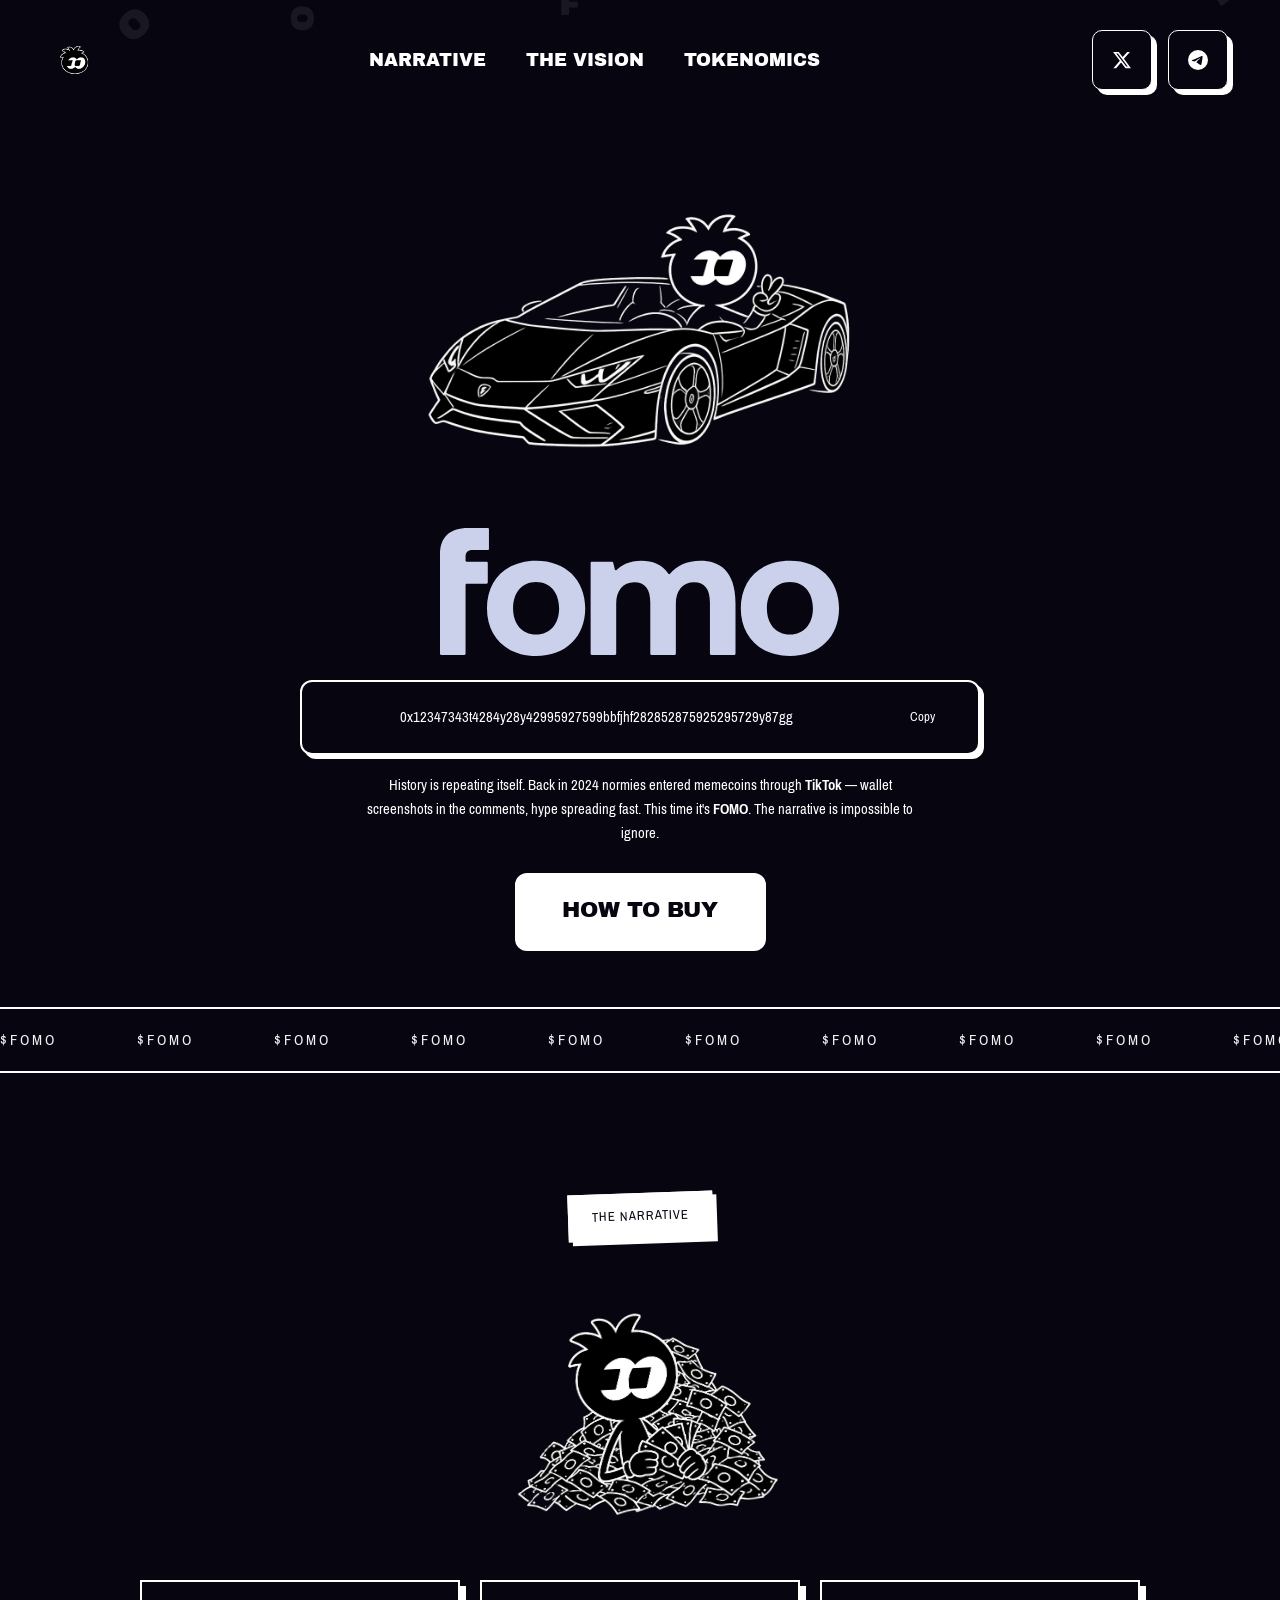
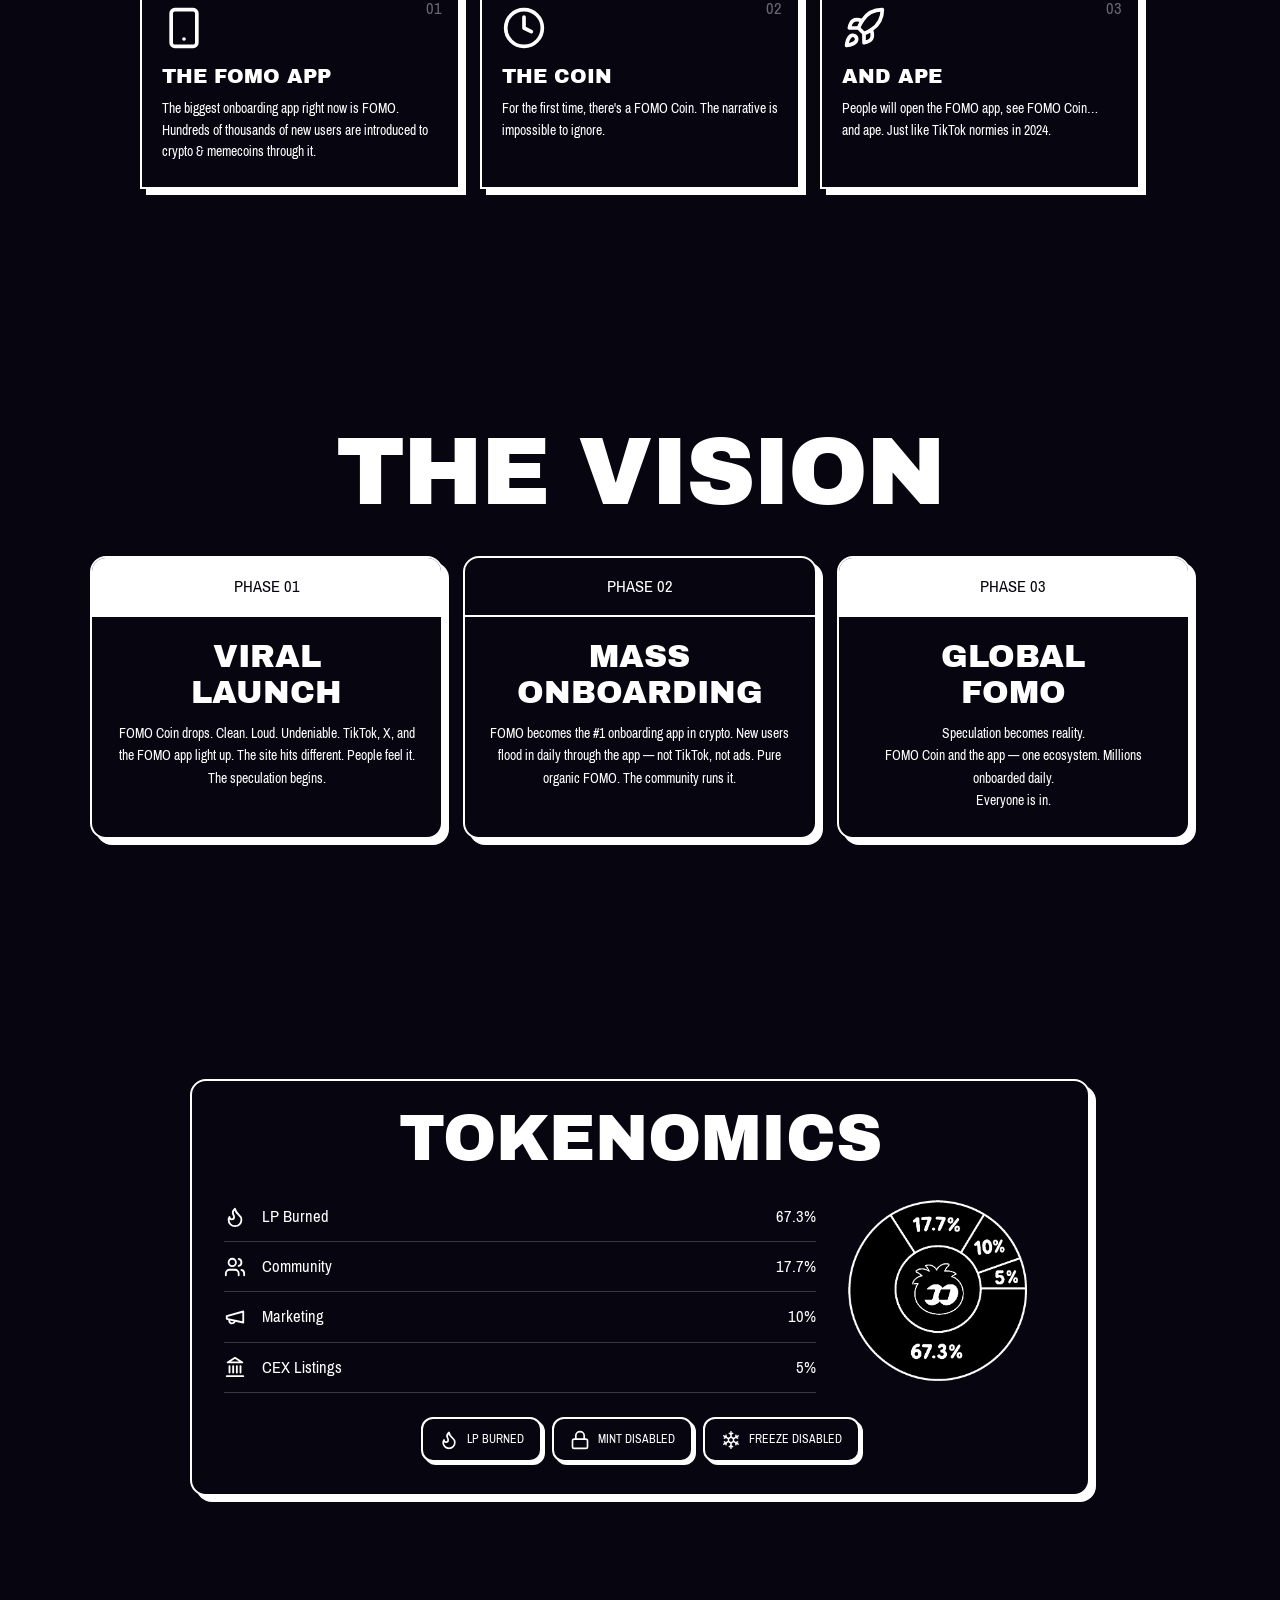
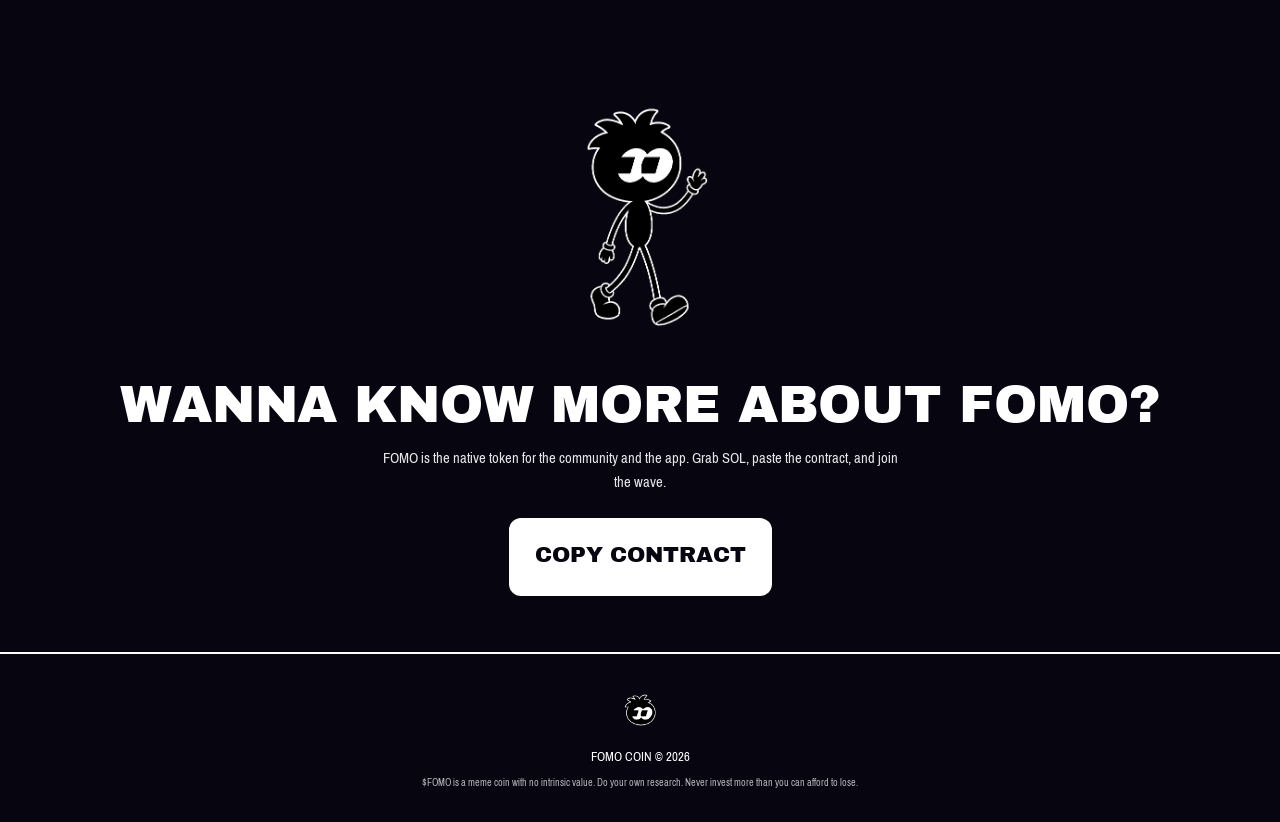
==== commit 9d999912: "remove hero stats, marquee now repeats" ====
--- a/index.html
+++ b/index.html
@@ -516,11 +516,6 @@
                     <button onclick="copyAddress()">Copy</button>
                 </div>
                 <p class="hero-desc">History is repeating itself. Back in 2024 normies entered memecoins through <strong>TikTok</strong> — wallet screenshots in the comments, hype spreading fast. This time it's <b>FOMO</b>. The narrative is impossible to ignore.</p>
-                <div class="hero-stats-row">
-                    <div class="hero-stat"><span>LP Burned</span><b>67.3%</b></div>
-                    <div class="hero-stat"><span>Mint</span><b>Disabled</b></div>
-                    <div class="hero-stat"><span>Freeze</span><b>Disabled</b></div>
-                </div>
                 <div class="hero-actions">
                     <a href="#how" class="btn items-center">How To Buy</a>
                 </div>
@@ -530,24 +525,7 @@
         <!-- ===== Marquee Bar ===== -->
         <div class="marquee-bar reveal">
             <div class="marquee-track">
-                <span>LP Burned 67.3%</span>
-                <span>Mint Disabled</span>
-                <span>Freeze Disabled</span>
-                <span>Community 17.7%</span>
-                <span>Marketing 10%</span>
-                <span>CEX Listings 5%</span>
-                <span>LP Burned 67.3%</span>
-                <span>Mint Disabled</span>
-                <span>Freeze Disabled</span>
-                <span>Community 17.7%</span>
-                <span>Marketing 10%</span>
-                <span>CEX Listings 5%</span>
-                <span>LP Burned 67.3%</span>
-                <span>Mint Disabled</span>
-                <span>Freeze Disabled</span>
-                <span>Community 17.7%</span>
-                <span>Marketing 10%</span>
-                <span>CEX Listings 5%</span>
+                <span>$FOMO</span><span>$FOMO</span><span>$FOMO</span><span>$FOMO</span><span>$FOMO</span><span>$FOMO</span><span>$FOMO</span><span>$FOMO</span><span>$FOMO</span><span>$FOMO</span><span>$FOMO</span><span>$FOMO</span><span>$FOMO</span><span>$FOMO</span><span>$FOMO</span><span>$FOMO</span><span>$FOMO</span><span>$FOMO</span><span>$FOMO</span><span>$FOMO</span><span>$FOMO</span><span>$FOMO</span><span>$FOMO</span><span>$FOMO</span><span>$FOMO</span><span>$FOMO</span><span>$FOMO</span><span>$FOMO</span><span>$FOMO</span><span>$FOMO</span>
             </div>
         </div>
 
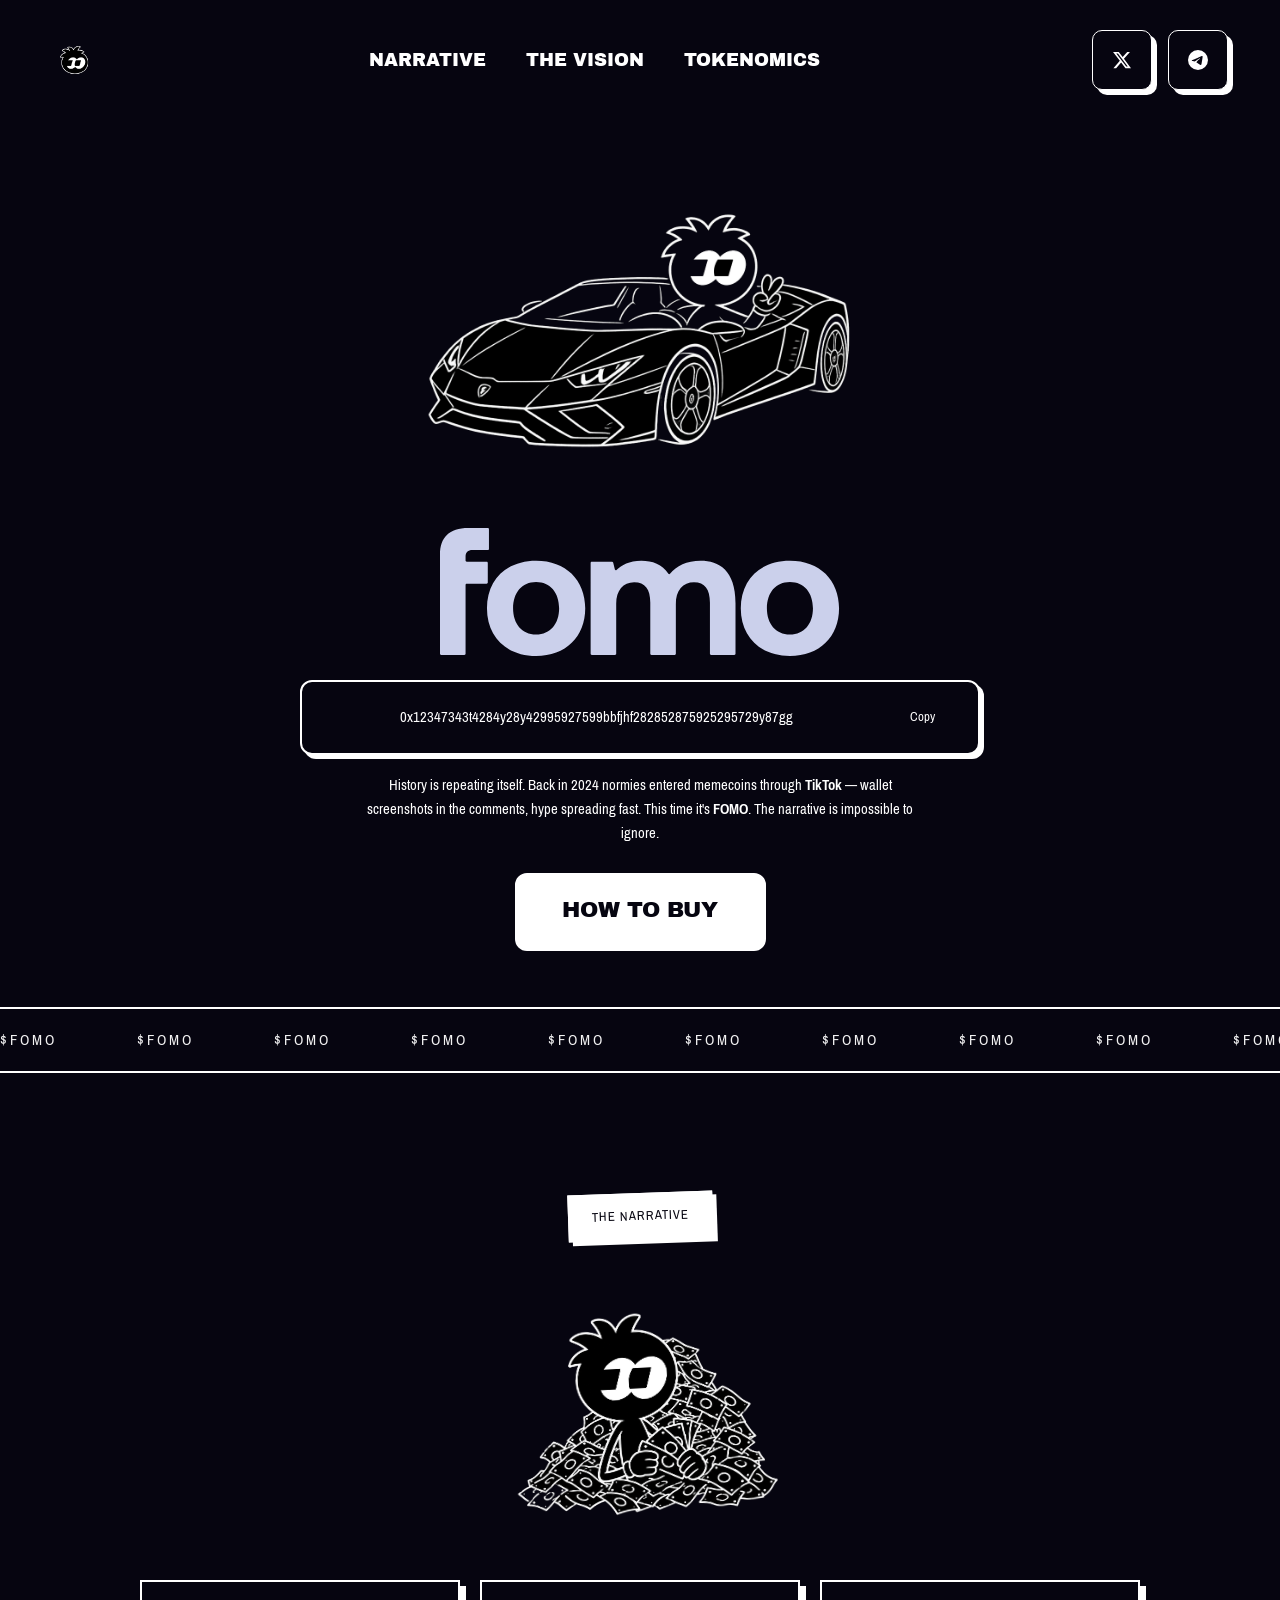
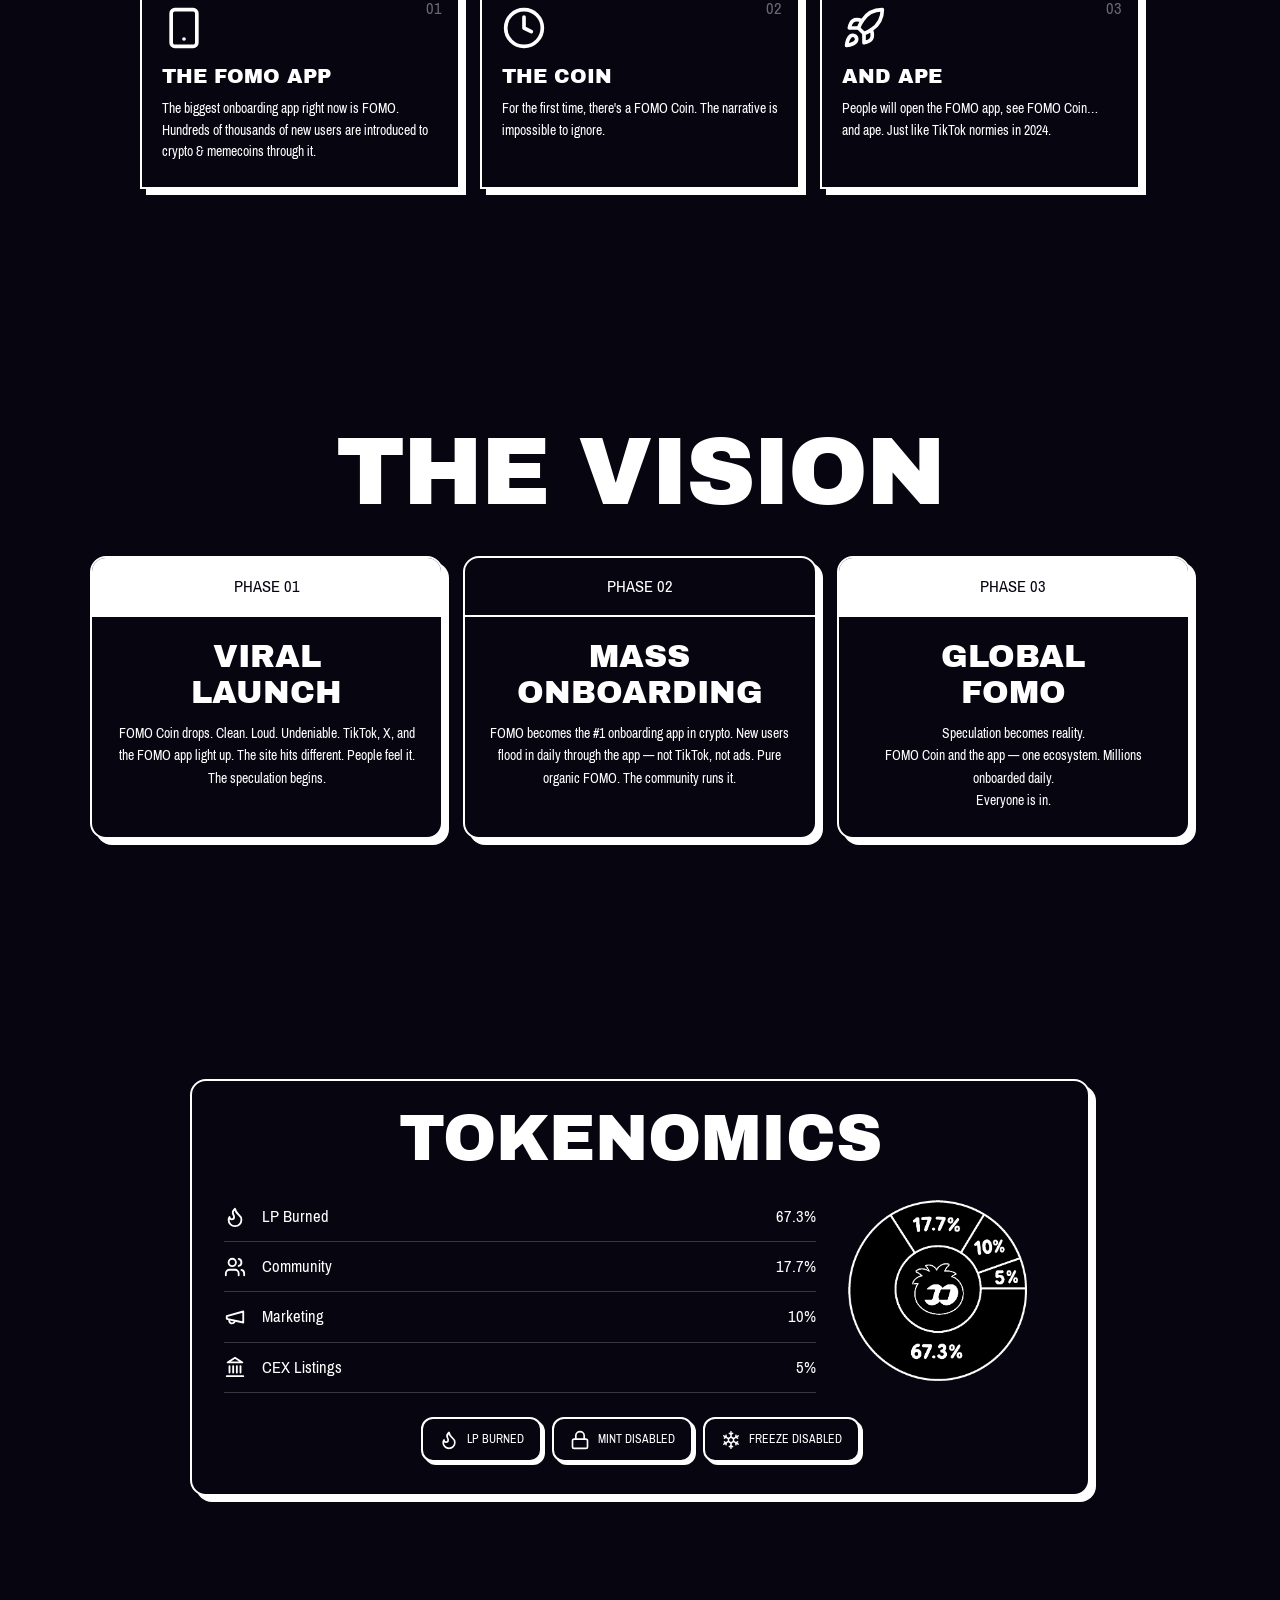
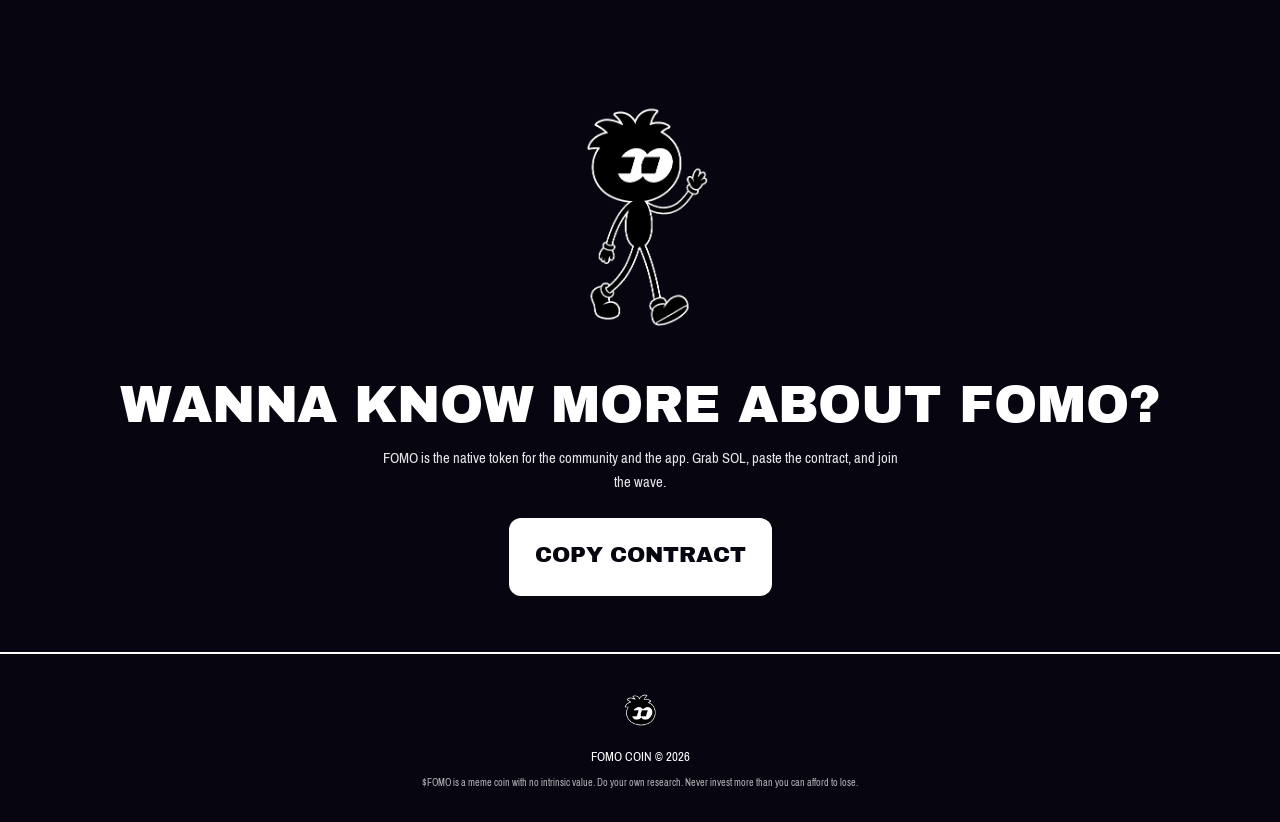
==== commit 400e6e99: "remove falling FOMO letters background animation" ====
--- a/index.html
+++ b/index.html
@@ -466,9 +466,7 @@
 
 <body>
     <div id="root">
-        <div class="common-snowfall" style="position:fixed;top:0;left:0;width:100%;height:100%;z-index:0;pointer-events:none;">
-            <canvas id="snow" style="position:absolute;top:0;left:0;width:100%;height:100%;"></canvas>
-        </div>
+
 
         <!-- ===== Header ===== -->
         <header class="heading" id="heading">
@@ -687,32 +685,7 @@
             setTimeout(() => (btn.innerHTML = orig), 2000);
         }
 
-        // Falling F O M O particles
-        const cv = document.getElementById('snow');
-        const c = cv.getContext('2d');
-        let W, H;
-        const res = () => { W = cv.width = innerWidth; H = cv.height = innerHeight; };
-        res(); addEventListener('resize', res);
-        const FOMO = ['F','O','M','O'];
-        const P = Array.from({ length: 40 }, (_, i) => ({
-            x: Math.random() * innerWidth, y: Math.random() * -innerHeight,
-            s: 22 + Math.random() * 28, sp: .3 + Math.random() * .7,
-            d: -.3 + Math.random() * .6, r: Math.random() * 6.28, rs: -.01 + Math.random() * .02,
-            a: .08, letter: FOMO[i % 4]
-        }));
-        (function draw() {
-            c.clearRect(0, 0, W, H);
-            P.forEach(p => {
-                p.y += p.sp; p.x += p.d; p.r += p.rs;
-                if (p.y > H + 90) { p.y = -90; p.x = Math.random() * W; }
-                if (p.x < -70) p.x = W + 40; if (p.x > W + 70) p.x = -40;
-                c.save(); c.translate(p.x, p.y); c.rotate(p.r); c.globalAlpha = p.a;
-                c.font = '700 ' + p.s + 'px "Archivo Black", sans-serif';
-                c.textAlign = 'center'; c.textBaseline = 'middle';
-                c.fillStyle = '#fff'; c.fillText(p.letter, 0, 0); c.restore();
-            });
-            requestAnimationFrame(draw);
-        })();
+
     </script>
 </body>
 </html>
